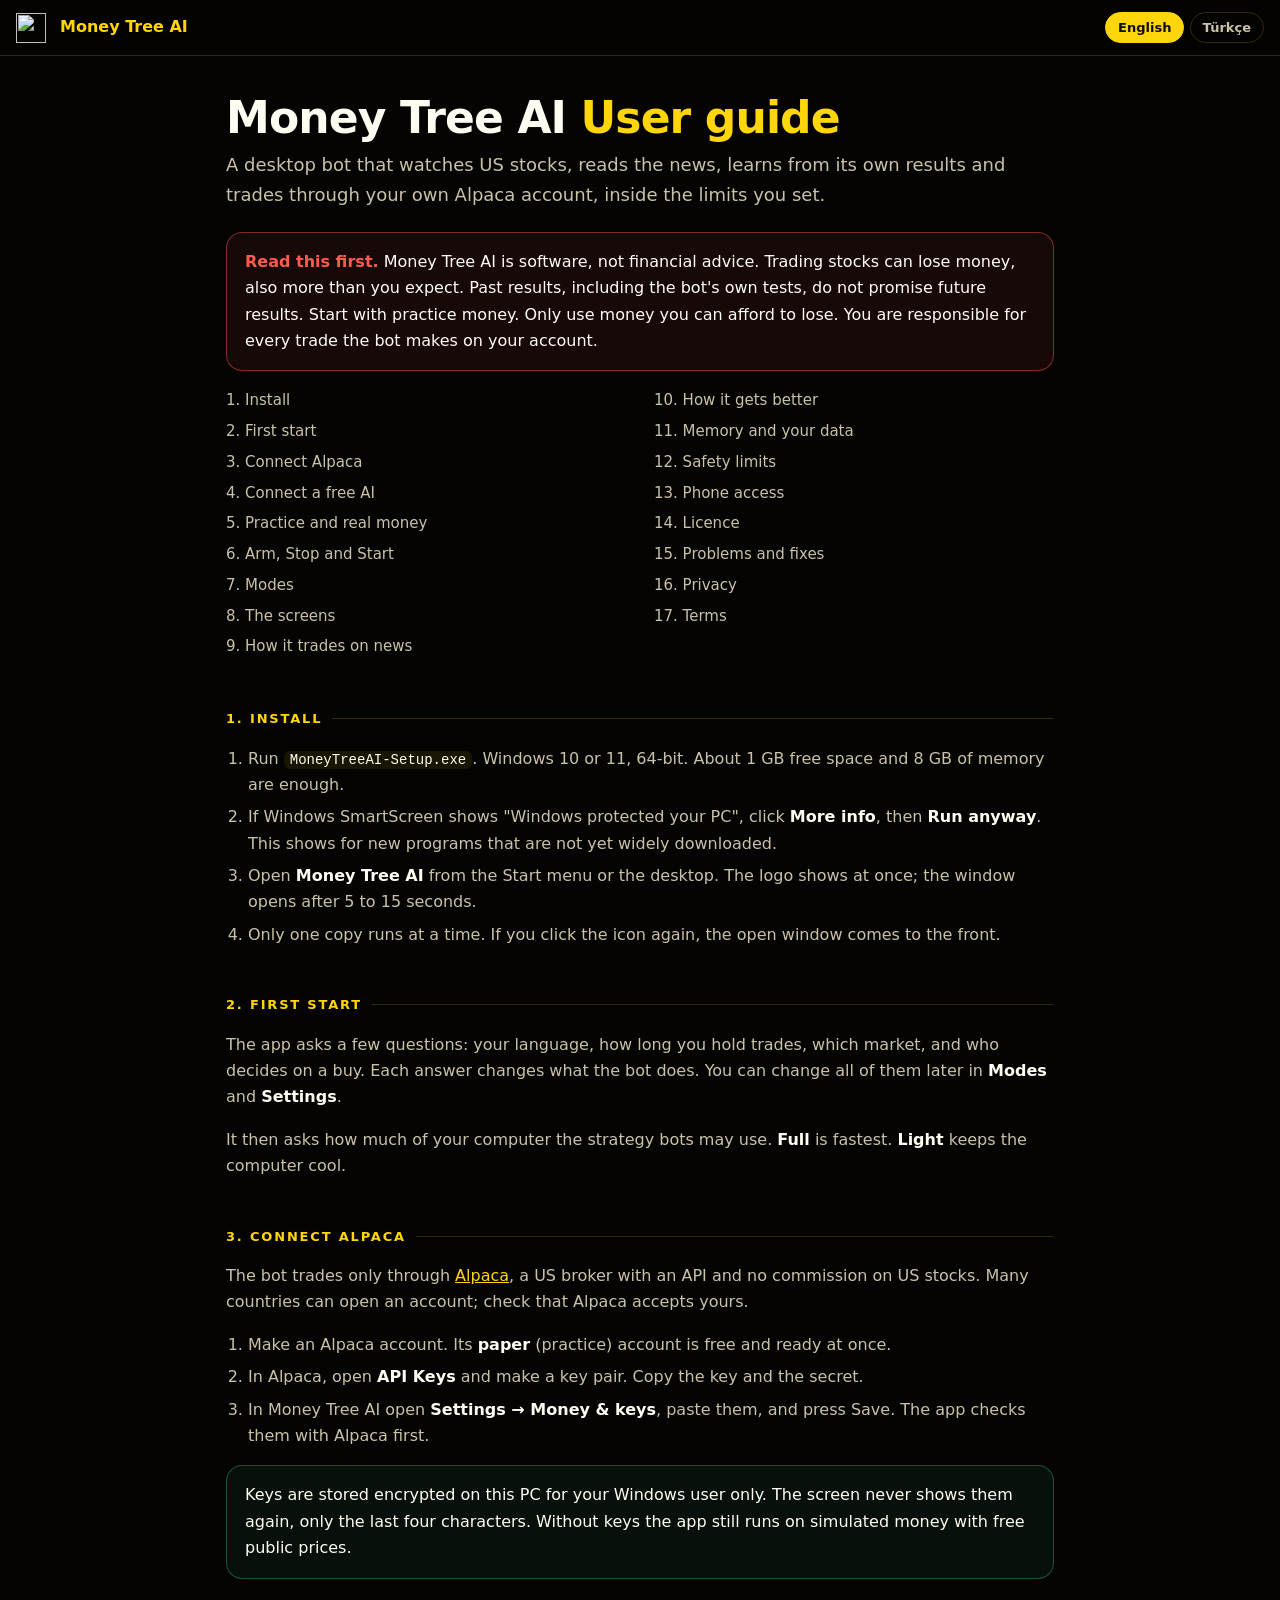
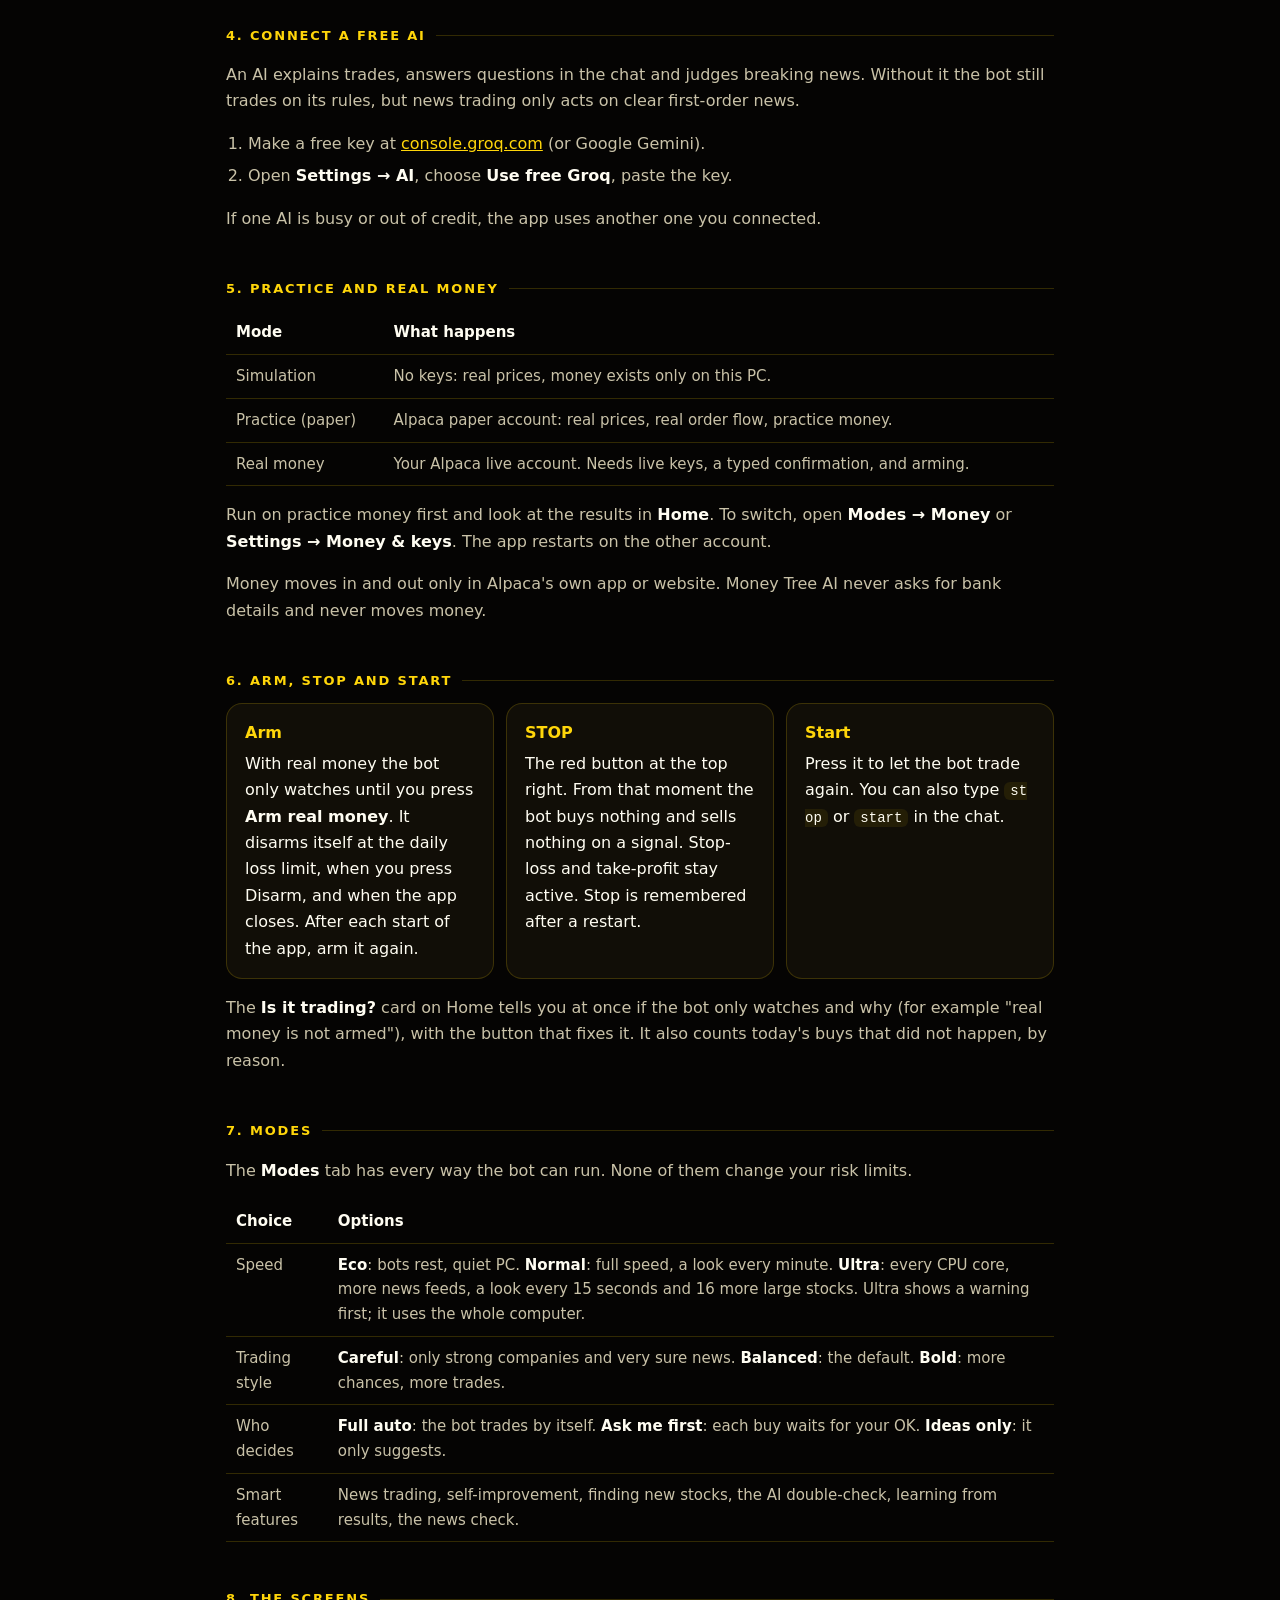
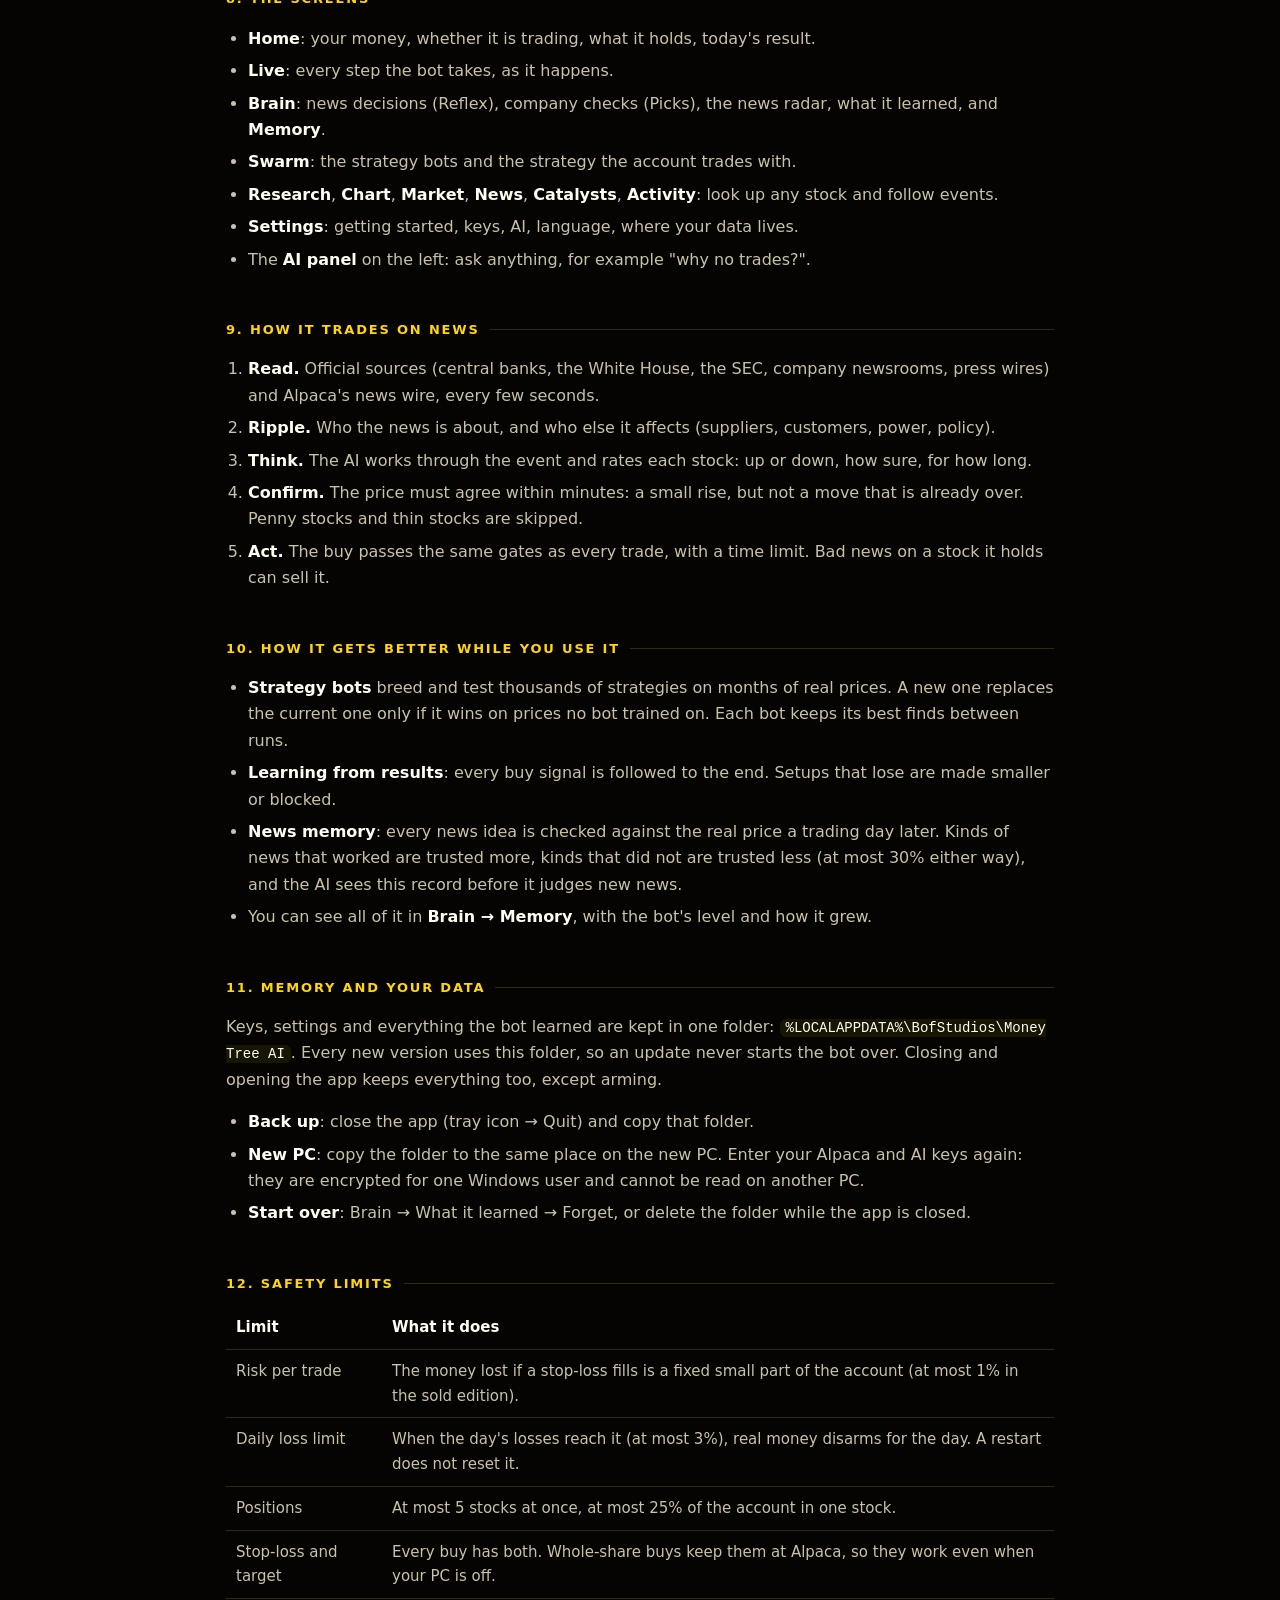
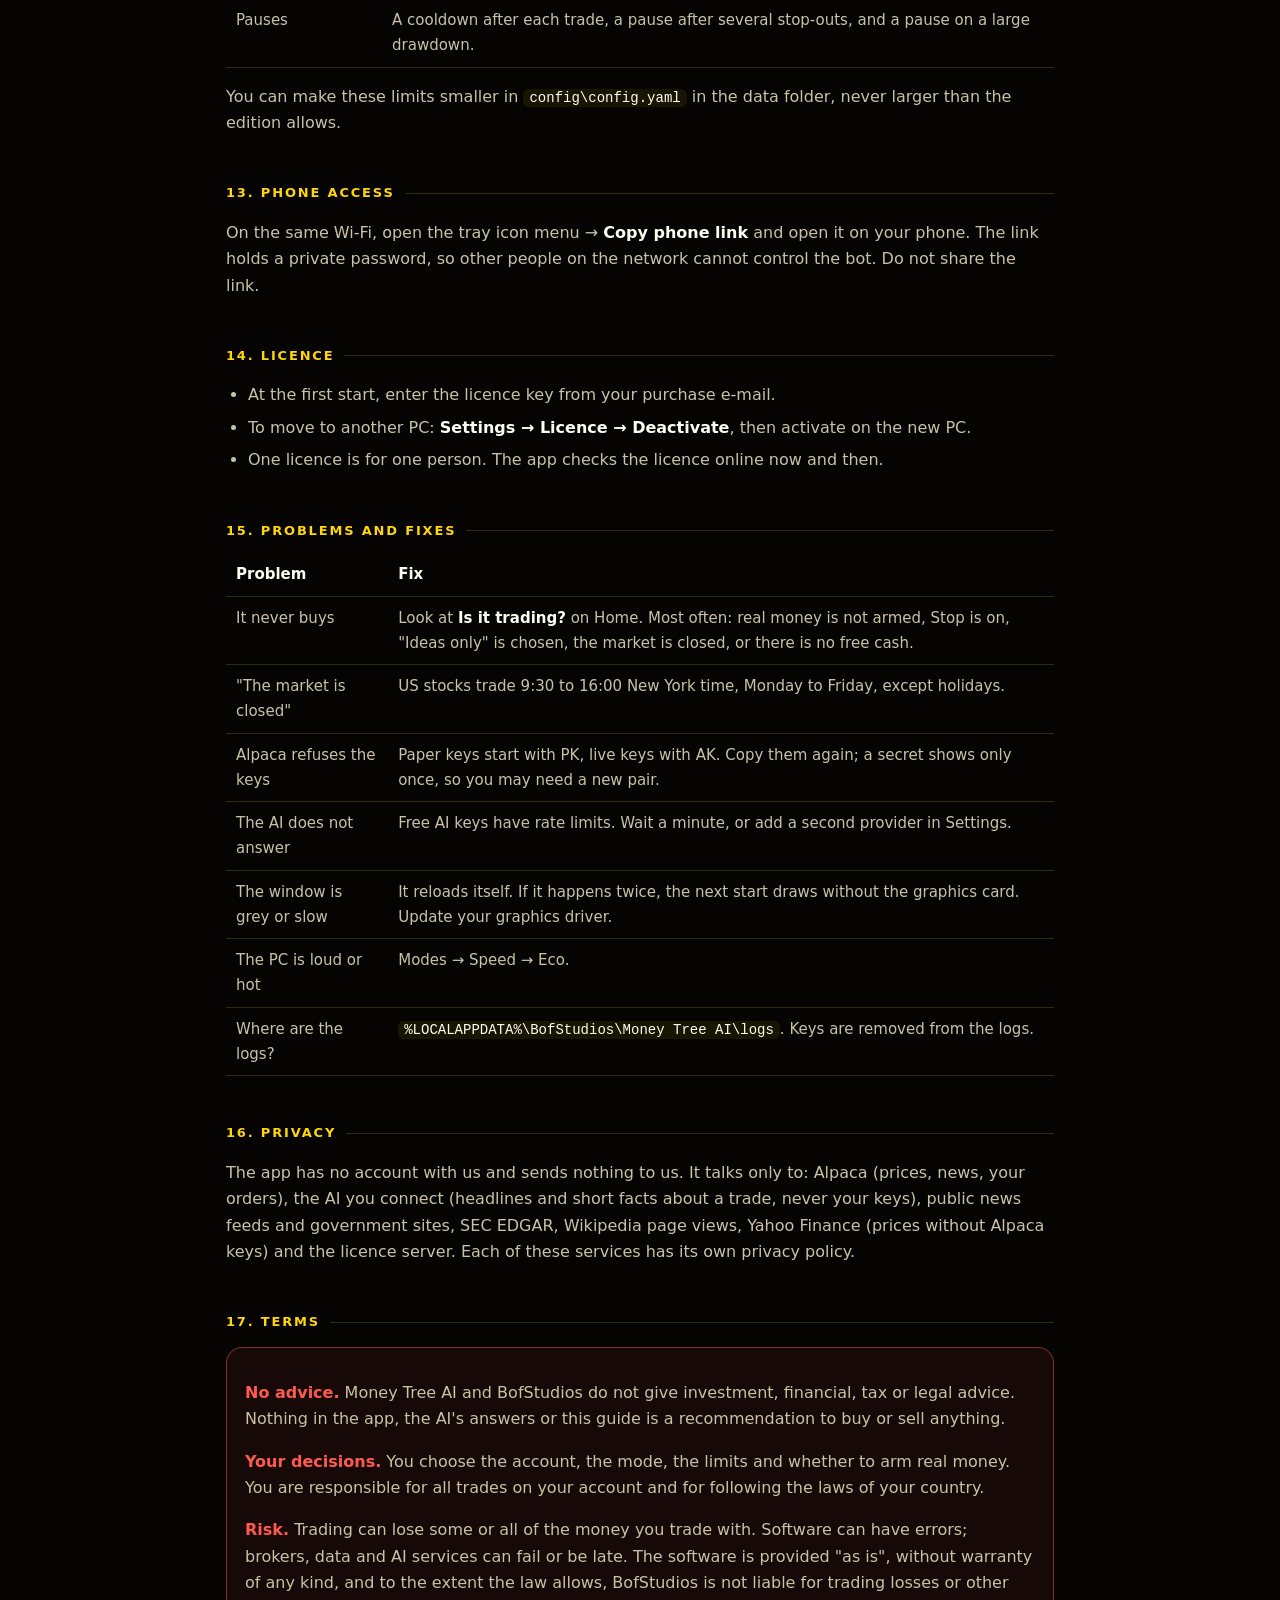
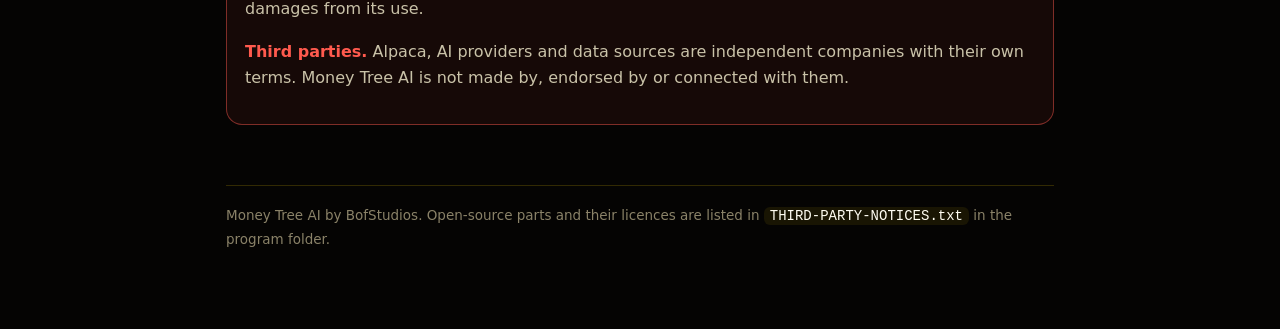
==== app/web/static/guide.html @ d4173178 "Desktop 6.0 Evolve: memory, self-improvement, Modes, readiness, audit - One data home per Windows us" ====
<!doctype html>
<html lang="en">
<head>
<meta charset="utf-8">
<meta name="viewport" content="width=device-width, initial-scale=1">
<title>Money Tree AI Guide</title>
<meta name="description" content="How to install, set up and use Money Tree AI, the desktop stock-trading bot for Alpaca.">
<style>
  :root {
    --bg: #050403; --surface: #110e07; --line: rgba(255, 214, 10, 0.18); --text: #fffdf2; --text-2: #c9c2a8;
    --text-3: #8a8268; --accent: #ffd60a; --good: #32d583; --bad: #ff5a4e;
    --sans: "Segoe UI Variable Text", "Segoe UI", system-ui, -apple-system, Roboto, sans-serif;
    --mono: "Cascadia Mono", Consolas, "SF Mono", monospace;
  }
  * { box-sizing: border-box; }
  html, body { margin: 0; background: var(--bg); color: var(--text); font: 16px/1.65 var(--sans); }
  body::before {
    content: ""; position: fixed; inset: 0; z-index: -1; pointer-events: none;
    background: radial-gradient(900px 500px at 85% -10%, rgba(255, 214, 10, 0.12), transparent 60%);
  }
  header.top {
    position: sticky; top: 0; z-index: 5; display: flex; align-items: center; gap: 14px; padding: 12px 16px;
    background: rgba(5, 4, 3, 0.94); border-bottom: 1px solid var(--line);
  }
  header.top img { width: 30px; height: 30px; }
  header.top b { color: var(--accent); font-size: 16px; }
  header.top .sp { flex: 1; }
  .lang button {
    font: 600 13px/1 var(--sans); padding: 8px 12px; border-radius: 999px; cursor: pointer;
    background: transparent; color: var(--text-2); border: 1px solid var(--line);
  }
  .lang button.on { background: var(--accent); color: #120d00; border-color: var(--accent); }
  main { max-width: 860px; margin: 0 auto; padding: 28px 16px 80px; }
  h1 { font-size: clamp(30px, 6vw, 44px); line-height: 1.1; margin: 10px 0 8px; letter-spacing: -0.02em; }
  h1 em { color: var(--accent); font-style: normal; }
  .lead { color: var(--text-2); font-size: 18px; margin: 0 0 22px; }
  h2 {
    margin: 46px 0 12px; font-size: 13px; letter-spacing: 0.14em; text-transform: uppercase; color: var(--accent);
    display: flex; align-items: center; gap: 10px;
  }
  h2::after { content: ""; flex: 1; height: 1px; background: var(--line); }
  h3 { margin: 26px 0 6px; font-size: 18px; }
  p, li { color: var(--text-2); }
  strong { color: var(--text); }
  a { color: var(--accent); }
  code, .path { font-family: var(--mono); font-size: 14px; background: rgba(255, 214, 10, 0.08); padding: 1px 6px; border-radius: 6px; color: var(--text); word-break: break-all; }
  ol, ul { padding-left: 22px; }
  li { margin: 6px 0; }
  .card { background: var(--surface); border: 1px solid var(--line); border-radius: 16px; padding: 16px 18px; margin: 14px 0; }
  .warn { border-color: rgba(255, 90, 78, 0.45); background: rgba(255, 90, 78, 0.07); }
  .warn strong { color: var(--bad); }
  .tip { border-color: rgba(50, 213, 131, 0.35); background: rgba(50, 213, 131, 0.06); }
  .grid { display: grid; grid-template-columns: repeat(auto-fit, minmax(230px, 1fr)); gap: 12px; }
  .grid .card { margin: 0; }
  .grid .card b { display: block; color: var(--accent); margin-bottom: 4px; }
  table { width: 100%; border-collapse: collapse; margin: 12px 0; font-size: 15px; }
  th, td { text-align: left; padding: 9px 10px; border-bottom: 1px solid var(--line); vertical-align: top; }
  th { color: var(--text); font-weight: 600; }
  td { color: var(--text-2); }
  nav.toc { columns: 2; column-gap: 28px; font-size: 15px; }
  nav.toc a { display: block; text-decoration: none; padding: 3px 0; color: var(--text-2); }
  nav.toc a:hover { color: var(--accent); }
  footer { margin-top: 60px; color: var(--text-3); font-size: 13.5px; border-top: 1px solid var(--line); padding-top: 18px; }
  [data-lang] { display: none; }
  body.en [data-lang="en"], body.tr [data-lang="tr"] { display: block; }
  @media (max-width: 600px) { nav.toc { columns: 1; } }
  @media print {
    header.top { display: none; } body::before { display: none; }
    html, body { background: #fff; color: #111; } p, li, td { color: #222; } h2, a, .grid .card b { color: #7a5a00; }
    .card { background: #fff; }
  }
</style>
</head>
<body class="en">
<header class="top">
  <img src="/logo.png" alt="">
  <b>Money Tree AI</b>
  <span class="sp"></span>
  <div class="lang"><button data-set="en" class="on">English</button> <button data-set="tr">Türkçe</button></div>
</header>

<main>
<!-- ================================================================ ENGLISH -->
<div data-lang="en">
  <h1>Money Tree AI <em>User guide</em></h1>
  <p class="lead">A desktop bot that watches US stocks, reads the news, learns from its own results and trades through your own Alpaca account, inside the limits you set.</p>

  <div class="card warn"><strong>Read this first.</strong> Money Tree AI is software, not financial advice. Trading stocks can lose money, also more than you expect. Past results, including the bot's own tests, do not promise future results. Start with practice money. Only use money you can afford to lose. You are responsible for every trade the bot makes on your account.</div>

  <nav class="toc">
    <a href="#install">1. Install</a><a href="#first">2. First start</a><a href="#alpaca">3. Connect Alpaca</a>
    <a href="#ai">4. Connect a free AI</a><a href="#real">5. Practice and real money</a><a href="#arm">6. Arm, Stop and Start</a>
    <a href="#modes">7. Modes</a><a href="#tabs">8. The screens</a><a href="#news">9. How it trades on news</a>
    <a href="#learn">10. How it gets better</a><a href="#memory">11. Memory and your data</a><a href="#safety">12. Safety limits</a>
    <a href="#phone">13. Phone access</a><a href="#license">14. Licence</a><a href="#trouble">15. Problems and fixes</a>
    <a href="#privacy">16. Privacy</a><a href="#legal">17. Terms</a>
  </nav>

  <h2 id="install">1. Install</h2>
  <ol>
    <li>Run <code>MoneyTreeAI-Setup.exe</code>. Windows 10 or 11, 64-bit. About 1 GB free space and 8 GB of memory are enough.</li>
    <li>If Windows SmartScreen shows "Windows protected your PC", click <strong>More info</strong>, then <strong>Run anyway</strong>. This shows for new programs that are not yet widely downloaded.</li>
    <li>Open <strong>Money Tree AI</strong> from the Start menu or the desktop. The logo shows at once; the window opens after 5 to 15 seconds.</li>
    <li>Only one copy runs at a time. If you click the icon again, the open window comes to the front.</li>
  </ol>

  <h2 id="first">2. First start</h2>
  <p>The app asks a few questions: your language, how long you hold trades, which market, and who decides on a buy. Each answer changes what the bot does. You can change all of them later in <strong>Modes</strong> and <strong>Settings</strong>.</p>
  <p>It then asks how much of your computer the strategy bots may use. <strong>Full</strong> is fastest. <strong>Light</strong> keeps the computer cool.</p>

  <h2 id="alpaca">3. Connect Alpaca</h2>
  <p>The bot trades only through <a href="https://alpaca.markets" target="_blank" rel="noopener">Alpaca</a>, a US broker with an API and no commission on US stocks. Many countries can open an account; check that Alpaca accepts yours.</p>
  <ol>
    <li>Make an Alpaca account. Its <strong>paper</strong> (practice) account is free and ready at once.</li>
    <li>In Alpaca, open <strong>API Keys</strong> and make a key pair. Copy the key and the secret.</li>
    <li>In Money Tree AI open <strong>Settings → Money &amp; keys</strong>, paste them, and press Save. The app checks them with Alpaca first.</li>
  </ol>
  <div class="card tip">Keys are stored encrypted on this PC for your Windows user only. The screen never shows them again, only the last four characters. Without keys the app still runs on simulated money with free public prices.</div>

  <h2 id="ai">4. Connect a free AI</h2>
  <p>An AI explains trades, answers questions in the chat and judges breaking news. Without it the bot still trades on its rules, but news trading only acts on clear first-order news.</p>
  <ol>
    <li>Make a free key at <a href="https://console.groq.com" target="_blank" rel="noopener">console.groq.com</a> (or Google Gemini).</li>
    <li>Open <strong>Settings → AI</strong>, choose <strong>Use free Groq</strong>, paste the key.</li>
  </ol>
  <p>If one AI is busy or out of credit, the app uses another one you connected.</p>

  <h2 id="real">5. Practice and real money</h2>
  <table>
    <tr><th>Mode</th><th>What happens</th></tr>
    <tr><td>Simulation</td><td>No keys: real prices, money exists only on this PC.</td></tr>
    <tr><td>Practice (paper)</td><td>Alpaca paper account: real prices, real order flow, practice money.</td></tr>
    <tr><td>Real money</td><td>Your Alpaca live account. Needs live keys, a typed confirmation, and arming.</td></tr>
  </table>
  <p>Run on practice money first and look at the results in <strong>Home</strong>. To switch, open <strong>Modes → Money</strong> or <strong>Settings → Money &amp; keys</strong>. The app restarts on the other account.</p>
  <p>Money moves in and out only in Alpaca's own app or website. Money Tree AI never asks for bank details and never moves money.</p>

  <h2 id="arm">6. Arm, Stop and Start</h2>
  <div class="grid">
    <div class="card"><b>Arm</b>With real money the bot only watches until you press <strong>Arm real money</strong>. It disarms itself at the daily loss limit, when you press Disarm, and when the app closes. After each start of the app, arm it again.</div>
    <div class="card"><b>STOP</b>The red button at the top right. From that moment the bot buys nothing and sells nothing on a signal. Stop-loss and take-profit stay active. Stop is remembered after a restart.</div>
    <div class="card"><b>Start</b>Press it to let the bot trade again. You can also type <code>stop</code> or <code>start</code> in the chat.</div>
  </div>
  <p>The <strong>Is it trading?</strong> card on Home tells you at once if the bot only watches and why (for example "real money is not armed"), with the button that fixes it. It also counts today's buys that did not happen, by reason.</p>

  <h2 id="modes">7. Modes</h2>
  <p>The <strong>Modes</strong> tab has every way the bot can run. None of them change your risk limits.</p>
  <table>
    <tr><th>Choice</th><th>Options</th></tr>
    <tr><td>Speed</td><td><strong>Eco</strong>: bots rest, quiet PC. <strong>Normal</strong>: full speed, a look every minute. <strong>Ultra</strong>: every CPU core, more news feeds, a look every 15 seconds and 16 more large stocks. Ultra shows a warning first; it uses the whole computer.</td></tr>
    <tr><td>Trading style</td><td><strong>Careful</strong>: only strong companies and very sure news. <strong>Balanced</strong>: the default. <strong>Bold</strong>: more chances, more trades.</td></tr>
    <tr><td>Who decides</td><td><strong>Full auto</strong>: the bot trades by itself. <strong>Ask me first</strong>: each buy waits for your OK. <strong>Ideas only</strong>: it only suggests.</td></tr>
    <tr><td>Smart features</td><td>News trading, self-improvement, finding new stocks, the AI double-check, learning from results, the news check.</td></tr>
  </table>

  <h2 id="tabs">8. The screens</h2>
  <ul>
    <li><strong>Home</strong>: your money, whether it is trading, what it holds, today's result.</li>
    <li><strong>Live</strong>: every step the bot takes, as it happens.</li>
    <li><strong>Brain</strong>: news decisions (Reflex), company checks (Picks), the news radar, what it learned, and <strong>Memory</strong>.</li>
    <li><strong>Swarm</strong>: the strategy bots and the strategy the account trades with.</li>
    <li><strong>Research</strong>, <strong>Chart</strong>, <strong>Market</strong>, <strong>News</strong>, <strong>Catalysts</strong>, <strong>Activity</strong>: look up any stock and follow events.</li>
    <li><strong>Settings</strong>: getting started, keys, AI, language, where your data lives.</li>
    <li>The <strong>AI panel</strong> on the left: ask anything, for example "why no trades?".</li>
  </ul>

  <h2 id="news">9. How it trades on news</h2>
  <ol>
    <li><strong>Read.</strong> Official sources (central banks, the White House, the SEC, company newsrooms, press wires) and Alpaca's news wire, every few seconds.</li>
    <li><strong>Ripple.</strong> Who the news is about, and who else it affects (suppliers, customers, power, policy).</li>
    <li><strong>Think.</strong> The AI works through the event and rates each stock: up or down, how sure, for how long.</li>
    <li><strong>Confirm.</strong> The price must agree within minutes: a small rise, but not a move that is already over. Penny stocks and thin stocks are skipped.</li>
    <li><strong>Act.</strong> The buy passes the same gates as every trade, with a time limit. Bad news on a stock it holds can sell it.</li>
  </ol>

  <h2 id="learn">10. How it gets better while you use it</h2>
  <ul>
    <li><strong>Strategy bots</strong> breed and test thousands of strategies on months of real prices. A new one replaces the current one only if it wins on prices no bot trained on. Each bot keeps its best finds between runs.</li>
    <li><strong>Learning from results</strong>: every buy signal is followed to the end. Setups that lose are made smaller or blocked.</li>
    <li><strong>News memory</strong>: every news idea is checked against the real price a trading day later. Kinds of news that worked are trusted more, kinds that did not are trusted less (at most 30% either way), and the AI sees this record before it judges new news.</li>
    <li>You can see all of it in <strong>Brain → Memory</strong>, with the bot's level and how it grew.</li>
  </ul>

  <h2 id="memory">11. Memory and your data</h2>
  <p>Keys, settings and everything the bot learned are kept in one folder: <span class="path">%LOCALAPPDATA%\BofStudios\Money Tree AI</span>. Every new version uses this folder, so an update never starts the bot over. Closing and opening the app keeps everything too, except arming.</p>
  <ul>
    <li><strong>Back up</strong>: close the app (tray icon → Quit) and copy that folder.</li>
    <li><strong>New PC</strong>: copy the folder to the same place on the new PC. Enter your Alpaca and AI keys again: they are encrypted for one Windows user and cannot be read on another PC.</li>
    <li><strong>Start over</strong>: Brain → What it learned → Forget, or delete the folder while the app is closed.</li>
  </ul>

  <h2 id="safety">12. Safety limits</h2>
  <table>
    <tr><th>Limit</th><th>What it does</th></tr>
    <tr><td>Risk per trade</td><td>The money lost if a stop-loss fills is a fixed small part of the account (at most 1% in the sold edition).</td></tr>
    <tr><td>Daily loss limit</td><td>When the day's losses reach it (at most 3%), real money disarms for the day. A restart does not reset it.</td></tr>
    <tr><td>Positions</td><td>At most 5 stocks at once, at most 25% of the account in one stock.</td></tr>
    <tr><td>Stop-loss and target</td><td>Every buy has both. Whole-share buys keep them at Alpaca, so they work even when your PC is off.</td></tr>
    <tr><td>Pauses</td><td>A cooldown after each trade, a pause after several stop-outs, and a pause on a large drawdown.</td></tr>
  </table>
  <p>You can make these limits smaller in <code>config\config.yaml</code> in the data folder, never larger than the edition allows.</p>

  <h2 id="phone">13. Phone access</h2>
  <p>On the same Wi-Fi, open the tray icon menu → <strong>Copy phone link</strong> and open it on your phone. The link holds a private password, so other people on the network cannot control the bot. Do not share the link.</p>

  <h2 id="license">14. Licence</h2>
  <ul>
    <li>At the first start, enter the licence key from your purchase e-mail.</li>
    <li>To move to another PC: <strong>Settings → Licence → Deactivate</strong>, then activate on the new PC.</li>
    <li>One licence is for one person. The app checks the licence online now and then.</li>
  </ul>

  <h2 id="trouble">15. Problems and fixes</h2>
  <table>
    <tr><th>Problem</th><th>Fix</th></tr>
    <tr><td>It never buys</td><td>Look at <strong>Is it trading?</strong> on Home. Most often: real money is not armed, Stop is on, "Ideas only" is chosen, the market is closed, or there is no free cash.</td></tr>
    <tr><td>"The market is closed"</td><td>US stocks trade 9:30 to 16:00 New York time, Monday to Friday, except holidays.</td></tr>
    <tr><td>Alpaca refuses the keys</td><td>Paper keys start with PK, live keys with AK. Copy them again; a secret shows only once, so you may need a new pair.</td></tr>
    <tr><td>The AI does not answer</td><td>Free AI keys have rate limits. Wait a minute, or add a second provider in Settings.</td></tr>
    <tr><td>The window is grey or slow</td><td>It reloads itself. If it happens twice, the next start draws without the graphics card. Update your graphics driver.</td></tr>
    <tr><td>The PC is loud or hot</td><td>Modes → Speed → Eco.</td></tr>
    <tr><td>Where are the logs?</td><td><span class="path">%LOCALAPPDATA%\BofStudios\Money Tree AI\logs</span>. Keys are removed from the logs.</td></tr>
  </table>

  <h2 id="privacy">16. Privacy</h2>
  <p>The app has no account with us and sends nothing to us. It talks only to: Alpaca (prices, news, your orders), the AI you connect (headlines and short facts about a trade, never your keys), public news feeds and government sites, SEC EDGAR, Wikipedia page views, Yahoo Finance (prices without Alpaca keys) and the licence server. Each of these services has its own privacy policy.</p>

  <h2 id="legal">17. Terms</h2>
  <div class="card warn">
    <p><strong>No advice.</strong> Money Tree AI and BofStudios do not give investment, financial, tax or legal advice. Nothing in the app, the AI's answers or this guide is a recommendation to buy or sell anything.</p>
    <p><strong>Your decisions.</strong> You choose the account, the mode, the limits and whether to arm real money. You are responsible for all trades on your account and for following the laws of your country.</p>
    <p><strong>Risk.</strong> Trading can lose some or all of the money you trade with. Software can have errors; brokers, data and AI services can fail or be late. The software is provided "as is", without warranty of any kind, and to the extent the law allows, BofStudios is not liable for trading losses or other damages from its use.</p>
    <p><strong>Third parties.</strong> Alpaca, AI providers and data sources are independent companies with their own terms. Money Tree AI is not made by, endorsed by or connected with them.</p>
  </div>

  <footer>Money Tree AI by BofStudios. Open-source parts and their licences are listed in <code>THIRD-PARTY-NOTICES.txt</code> in the program folder.</footer>
</div>

<!-- ================================================================ TÜRKÇE -->
<div data-lang="tr">
  <h1>Money Tree AI <em>Kullanım kılavuzu</em></h1>
  <p class="lead">ABD hisselerini izleyen, haberleri okuyan, kendi sonuçlarından öğrenen ve senin belirlediğin sınırlar içinde kendi Alpaca hesabın üzerinden işlem yapan bir masaüstü botu.</p>

  <div class="card warn"><strong>Önce bunu oku.</strong> Money Tree AI bir yazılımdır, yatırım tavsiyesi değildir. Hisse işlemi para kaybettirebilir, beklediğinden fazlasını da. Geçmiş sonuçlar, botun kendi testleri dahil, gelecek sonuç vaat etmez. Deneme parasıyla başla. Sadece kaybetmeyi göze alabileceğin parayı kullan. Botun hesabında yaptığı her işlemden sen sorumlusun.</div>

  <nav class="toc">
    <a href="#tr-install">1. Kurulum</a><a href="#tr-first">2. İlk açılış</a><a href="#tr-alpaca">3. Alpaca bağlantısı</a>
    <a href="#tr-ai">4. Ücretsiz yapay zekâ</a><a href="#tr-real">5. Deneme ve gerçek para</a><a href="#tr-arm">6. Kur, Durdur, Başlat</a>
    <a href="#tr-modes">7. Modlar</a><a href="#tr-tabs">8. Ekranlar</a><a href="#tr-news">9. Haberle işlem</a>
    <a href="#tr-learn">10. Nasıl gelişir</a><a href="#tr-memory">11. Hafıza ve verilerin</a><a href="#tr-safety">12. Güvenlik sınırları</a>
    <a href="#tr-phone">13. Telefondan erişim</a><a href="#tr-license">14. Lisans</a><a href="#tr-trouble">15. Sorunlar ve çözümler</a>
    <a href="#tr-privacy">16. Gizlilik</a><a href="#tr-legal">17. Şartlar</a>
  </nav>

  <h2 id="tr-install">1. Kurulum</h2>
  <ol>
    <li><code>MoneyTreeAI-Setup.exe</code> dosyasını çalıştır. Windows 10 ya da 11, 64 bit. Yaklaşık 1 GB boş alan ve 8 GB bellek yeterli.</li>
    <li>Windows SmartScreen "Windows bilgisayarınızı korudu" derse <strong>Ek bilgi</strong>, sonra <strong>Yine de çalıştır</strong>'a tıkla. Bu, henüz çok indirilmemiş yeni programlarda çıkar.</li>
    <li><strong>Money Tree AI</strong>'ı Başlat menüsünden ya da masaüstünden aç. Logo hemen görünür; pencere 5–15 saniyede açılır.</li>
    <li>Aynı anda tek kopya çalışır. Simgeye tekrar tıklarsan açık pencere öne gelir.</li>
  </ol>

  <h2 id="tr-first">2. İlk açılış</h2>
  <p>Uygulama birkaç soru sorar: dil, işlemleri ne kadar tutacağın, hangi piyasa ve alıma kimin karar vereceği. Her cevap botun ne yaptığını değiştirir. Hepsini sonra <strong>Modlar</strong> ve <strong>Ayarlar</strong>'dan değiştirebilirsin.</p>
  <p>Sonra strateji botlarının bilgisayarın ne kadarını kullanacağını sorar. <strong>Tam</strong> en hızlısıdır. <strong>Hafif</strong> bilgisayarı serin tutar.</p>

  <h2 id="tr-alpaca">3. Alpaca bağlantısı</h2>
  <p>Bot sadece <a href="https://alpaca.markets" target="_blank" rel="noopener">Alpaca</a> üzerinden işlem yapar: API'si olan, ABD hisselerinde komisyon almayan bir ABD aracı kurumu. Birçok ülkeden hesap açılabilir; ülkeni kabul ettiğini kontrol et.</p>
  <ol>
    <li>Alpaca hesabı aç. <strong>Paper</strong> (deneme) hesabı ücretsizdir ve hemen hazırdır.</li>
    <li>Alpaca'da <strong>API Keys</strong> kısmını açıp bir anahtar çifti oluştur. Anahtarı ve gizli anahtarı kopyala.</li>
    <li>Money Tree AI'da <strong>Ayarlar → Para ve anahtarlar</strong>'ı aç, yapıştır ve Kaydet'e bas. Uygulama önce Alpaca ile kontrol eder.</li>
  </ol>
  <div class="card tip">Anahtarlar bu bilgisayarda, sadece senin Windows kullanıcın için şifreli saklanır. Ekran onları bir daha göstermez, sadece son dört karakteri. Anahtar olmadan uygulama ücretsiz açık fiyatlarla simüle parayla çalışır.</div>

  <h2 id="tr-ai">4. Ücretsiz yapay zekâ</h2>
  <p>Yapay zekâ işlemleri açıklar, sohbette soruları cevaplar ve son dakika haberleri değerlendirir. Olmadan da bot kurallarıyla işlem yapar, ama haberle işlem sadece açık, birinci derece haberlerde hareket eder.</p>
  <ol>
    <li><a href="https://console.groq.com" target="_blank" rel="noopener">console.groq.com</a> adresinden ücretsiz anahtar al (ya da Google Gemini).</li>
    <li><strong>Ayarlar → Yapay zekâ</strong>'yı aç, <strong>Ücretsiz Groq kullan</strong>'ı seç, anahtarı yapıştır.</li>
  </ol>
  <p>Bir yapay zekâ meşgulse ya da kredisi bittiyse uygulama bağladığın diğerini kullanır.</p>

  <h2 id="tr-real">5. Deneme ve gerçek para</h2>
  <table>
    <tr><th>Mod</th><th>Ne olur</th></tr>
    <tr><td>Simülasyon</td><td>Anahtar yok: gerçek fiyatlar, para sadece bu bilgisayarda.</td></tr>
    <tr><td>Deneme (paper)</td><td>Alpaca deneme hesabı: gerçek fiyatlar, gerçek emir akışı, deneme parası.</td></tr>
    <tr><td>Gerçek para</td><td>Alpaca canlı hesabın. Canlı anahtar, yazarak onay ve kurmak gerekir.</td></tr>
  </table>
  <p>Önce deneme parasıyla çalıştır ve sonuçlara <strong>Ana Sayfa</strong>'dan bak. Geçmek için <strong>Modlar → Para</strong> ya da <strong>Ayarlar → Para ve anahtarlar</strong>'ı aç. Uygulama diğer hesapla yeniden başlar.</p>
  <p>Para sadece Alpaca'nın kendi uygulamasında ya da sitesinde girer ve çıkar. Money Tree AI asla banka bilgisi istemez ve asla para taşımaz.</p>

  <h2 id="tr-arm">6. Kur, Durdur, Başlat</h2>
  <div class="grid">
    <div class="card"><b>Kur</b>Gerçek parada bot, sen <strong>Gerçek parayı kur</strong>'a basana kadar sadece izler. Günlük zarar sınırında, Kapat'a bastığında ve uygulama kapanınca kendini kapatır. Uygulama her açıldığında yeniden kur.</div>
    <div class="card"><b>STOP</b>Sağ üstteki kırmızı tuş. O andan itibaren bot hiçbir şey almaz ve sinyalle satmaz. Zarar durdur ve kâr al aktif kalır. Yeniden başlatmadan sonra da hatırlanır.</div>
    <div class="card"><b>Başlat</b>Botun tekrar işlem yapması için bas. Sohbete <code>dur</code> ya da <code>başlat</code> da yazabilirsin.</div>
  </div>
  <p>Ana Sayfa'daki <strong>İşlem yapıyor mu?</strong> kartı, bot sadece izliyorsa bunu ve sebebini (örneğin "gerçek para kurulu değil") hemen söyler ve düzelten tuşu gösterir. Bugün olmayan alımları da sebebine göre sayar.</p>

  <h2 id="tr-modes">7. Modlar</h2>
  <p><strong>Modlar</strong> sekmesinde botun çalışabileceği her şekil var. Hiçbiri risk sınırlarını değiştirmez.</p>
  <table>
    <tr><th>Seçim</th><th>Seçenekler</th></tr>
    <tr><td>Hız</td><td><strong>Eko</strong>: botlar dinlenir, sessiz bilgisayar. <strong>Normal</strong>: tam hız, dakikada bir bakış. <strong>Ultra</strong>: tüm işlemci çekirdekleri, daha çok haber kaynağı, 15 saniyede bir bakış ve 16 büyük hisse daha. Ultra önce uyarı gösterir; tüm bilgisayarı kullanır.</td></tr>
    <tr><td>İşlem tarzı</td><td><strong>Dikkatli</strong>: sadece güçlü şirketler ve çok emin haberler. <strong>Dengeli</strong>: varsayılan. <strong>Cesur</strong>: daha çok fırsat, daha çok işlem.</td></tr>
    <tr><td>Kim karar verir</td><td><strong>Tam otomatik</strong>: bot kendi işlem yapar. <strong>Önce bana sor</strong>: her alım onayını bekler. <strong>Sadece fikir</strong>: sadece önerir.</td></tr>
    <tr><td>Akıllı özellikler</td><td>Haberle işlem, kendini geliştirme, yeni hisse bulma, yapay zekâ kontrolü, sonuçlardan öğrenme, haber kontrolü.</td></tr>
  </table>

  <h2 id="tr-tabs">8. Ekranlar</h2>
  <ul>
    <li><strong>Ana Sayfa</strong>: paran, işlem yapıp yapmadığı, elindekiler, günün sonucu.</li>
    <li><strong>Canlı</strong>: botun attığı her adım, anında.</li>
    <li><strong>Beyin</strong>: haber kararları (Refleks), şirket kontrolleri, haber radarı, öğrendikleri ve <strong>Hafıza</strong>.</li>
    <li><strong>Sürü</strong>: strateji botları ve hesabın kullandığı strateji.</li>
    <li><strong>Araştırma</strong>, <strong>Grafik</strong>, <strong>Piyasa</strong>, <strong>Haberler</strong>, <strong>Katalizörler</strong>, <strong>Etkinlik</strong>: herhangi bir hisseye bak ve olayları takip et.</li>
    <li><strong>Ayarlar</strong>: başlarken, anahtarlar, yapay zekâ, dil, verilerin nerede.</li>
    <li>Soldaki <strong>yapay zekâ paneli</strong>: istediğini sor, örneğin "neden işlem yok?".</li>
  </ul>

  <h2 id="tr-news">9. Haberle nasıl işlem yapar</h2>
  <ol>
    <li><strong>Okur.</strong> Resmî kaynaklar (merkez bankaları, Beyaz Saray, SEC, şirket haber odaları, basın ajansları) ve Alpaca'nın haber akışı, birkaç saniyede bir.</li>
    <li><strong>Dalga.</strong> Haber kimin hakkında ve başka kimleri etkiler (tedarikçiler, müşteriler, enerji, politika).</li>
    <li><strong>Düşünür.</strong> Yapay zekâ olayı adım adım inceler ve her hisseyi puanlar: yukarı ya da aşağı, ne kadar emin, ne kadar süre.</li>
    <li><strong>Onaylar.</strong> Fiyat dakikalar içinde katılmalı: küçük bir yükseliş, ama bitmiş bir hareket değil. Küçük ve az işlem gören hisseler atlanır.</li>
    <li><strong>Hareket eder.</strong> Alım, her işlemle aynı kapılardan süre sınırıyla geçer. Elindeki hisseye kötü haber gelirse satabilir.</li>
  </ol>

  <h2 id="tr-learn">10. Kullandıkça nasıl gelişir</h2>
  <ul>
    <li><strong>Strateji botları</strong> aylarca gerçek fiyat üzerinde binlerce strateji üretir ve dener. Yenisi, sadece hiçbir botun eğitilmediği fiyatlarda kazanırsa mevcut olanın yerine geçer. Her bot en iyi bulduklarını çalışmalar arasında saklar.</li>
    <li><strong>Sonuçlardan öğrenme</strong>: her alım sinyali sonuna kadar izlenir. Kaybettiren kurulumlar küçültülür ya da engellenir.</li>
    <li><strong>Haber hafızası</strong>: her haber fikri bir işlem günü sonra gerçek fiyatla karşılaştırılır. İşe yarayan haber türlerine daha çok, yaramayanlara daha az güvenilir (her iki yöne en fazla %30) ve yapay zekâ yeni haberi değerlendirmeden önce bu kaydı görür.</li>
    <li>Hepsini <strong>Beyin → Hafıza</strong>'da botun seviyesi ve nasıl geliştiğiyle birlikte görebilirsin.</li>
  </ul>

  <h2 id="tr-memory">11. Hafıza ve verilerin</h2>
  <p>Anahtarlar, ayarlar ve botun öğrendiği her şey tek klasörde durur: <span class="path">%LOCALAPPDATA%\BofStudios\Money Tree AI</span>. Her yeni sürüm bu klasörü kullanır, yani güncelleme botu asla sıfırdan başlatmaz. Uygulamayı kapatıp açmak da kurmak dışında her şeyi korur.</p>
  <ul>
    <li><strong>Yedek</strong>: uygulamayı kapat (tepsi simgesi → Çık) ve klasörü kopyala.</li>
    <li><strong>Yeni bilgisayar</strong>: klasörü yeni bilgisayarda aynı yere kopyala. Alpaca ve yapay zekâ anahtarlarını tekrar gir: tek bir Windows kullanıcısı için şifrelidirler, başka bilgisayarda okunamazlar.</li>
    <li><strong>Sıfırdan başla</strong>: Beyin → Öğrendikleri → Unut, ya da uygulama kapalıyken klasörü sil.</li>
  </ul>

  <h2 id="tr-safety">12. Güvenlik sınırları</h2>
  <table>
    <tr><th>Sınır</th><th>Ne yapar</th></tr>
    <tr><td>İşlem başına risk</td><td>Zarar durdur dolarsa kaybedilen para hesabın sabit küçük bir parçasıdır (satılan sürümde en fazla %1).</td></tr>
    <tr><td>Günlük zarar sınırı</td><td>Günün zararı buna ulaşınca (en fazla %3) gerçek para o gün için kapanır. Yeniden başlatmak bunu sıfırlamaz.</td></tr>
    <tr><td>Pozisyonlar</td><td>Aynı anda en fazla 5 hisse, tek hissede hesabın en fazla %25'i.</td></tr>
    <tr><td>Zarar durdur ve hedef</td><td>Her alımda ikisi de var. Tam hisse alımlarında Alpaca'da durur, bilgisayarın kapalıyken de çalışır.</td></tr>
    <tr><td>Molalar</td><td>Her işlemden sonra bekleme, art arda zarar durdurmadan sonra mola ve büyük düşüşte mola.</td></tr>
  </table>
  <p>Bu sınırları veri klasöründeki <code>config\config.yaml</code> içinde küçültebilirsin, sürümün izin verdiğinden büyütemezsin.</p>

  <h2 id="tr-phone">13. Telefondan erişim</h2>
  <p>Aynı Wi-Fi'da, tepsi simgesi menüsü → <strong>Telefon bağlantısını kopyala</strong>'yı seç ve telefonunda aç. Bağlantı özel bir şifre taşır, böylece ağdaki başkaları botu kontrol edemez. Bağlantıyı paylaşma.</p>

  <h2 id="tr-license">14. Lisans</h2>
  <ul>
    <li>İlk açılışta satın alma e-postandaki lisans anahtarını gir.</li>
    <li>Başka bilgisayara geçmek için: <strong>Ayarlar → Lisans → Devre dışı bırak</strong>, sonra yeni bilgisayarda etkinleştir.</li>
    <li>Bir lisans bir kişi içindir. Uygulama lisansı ara sıra çevrim içi kontrol eder.</li>
  </ul>

  <h2 id="tr-trouble">15. Sorunlar ve çözümler</h2>
  <table>
    <tr><th>Sorun</th><th>Çözüm</th></tr>
    <tr><td>Hiç almıyor</td><td>Ana Sayfa'daki <strong>İşlem yapıyor mu?</strong> kartına bak. En sık sebepler: gerçek para kurulu değil, STOP açık, "Sadece fikir" seçili, piyasa kapalı ya da boş nakit yok.</td></tr>
    <tr><td>"Piyasa kapalı"</td><td>ABD hisseleri hafta içi New York saatiyle 9:30–16:00 arası işlem görür (Türkiye saatiyle genelde 16:30–23:00), tatiller hariç.</td></tr>
    <tr><td>Alpaca anahtarları reddediyor</td><td>Deneme anahtarları PK, canlı anahtarlar AK ile başlar. Tekrar kopyala; gizli anahtar bir kez görünür, yeni çift gerekebilir.</td></tr>
    <tr><td>Yapay zekâ cevap vermiyor</td><td>Ücretsiz anahtarların hız sınırı var. Bir dakika bekle ya da Ayarlar'dan ikinci bir sağlayıcı ekle.</td></tr>
    <tr><td>Pencere gri ya da yavaş</td><td>Kendini yeniler. İki kez olursa sonraki açılış ekran kartı olmadan çizer. Ekran kartı sürücünü güncelle.</td></tr>
    <tr><td>Bilgisayar ses yapıyor ya da ısınıyor</td><td>Modlar → Hız → Eko.</td></tr>
    <tr><td>Kayıtlar nerede?</td><td><span class="path">%LOCALAPPDATA%\BofStudios\Money Tree AI\logs</span>. Anahtarlar kayıtlardan silinir.</td></tr>
  </table>

  <h2 id="tr-privacy">16. Gizlilik</h2>
  <p>Uygulamanın bizde hesabı yoktur ve bize hiçbir şey göndermez. Sadece şunlarla konuşur: Alpaca (fiyatlar, haberler, emirlerin), bağladığın yapay zekâ (başlıklar ve bir işlem hakkında kısa bilgiler, asla anahtarların değil), açık haber kaynakları ve devlet siteleri, SEC EDGAR, Wikipedia sayfa görüntülemeleri, Yahoo Finance (Alpaca anahtarı yokken fiyatlar) ve lisans sunucusu. Bu hizmetlerin her birinin kendi gizlilik politikası vardır.</p>

  <h2 id="tr-legal">17. Şartlar</h2>
  <div class="card warn">
    <p><strong>Tavsiye değildir.</strong> Money Tree AI ve BofStudios yatırım, finans, vergi ya da hukuk tavsiyesi vermez. Uygulamadaki, yapay zekânın cevaplarındaki ya da bu kılavuzdaki hiçbir şey bir şeyi alma ya da satma önerisi değildir.</p>
    <p><strong>Kararlar senin.</strong> Hesabı, modu, sınırları ve gerçek parayı kurup kurmayacağını sen seçersin. Hesabındaki tüm işlemlerden ve ülkenin yasalarına uymaktan sen sorumlusun.</p>
    <p><strong>Risk.</strong> İşlem yapmak, işlem yaptığın paranın bir kısmını ya da tamamını kaybettirebilir. Yazılımda hata olabilir; aracı kurumlar, veri ve yapay zekâ hizmetleri çalışmayabilir ya da gecikebilir. Yazılım "olduğu gibi", hiçbir garanti olmadan sunulur ve yasaların izin verdiği ölçüde BofStudios, kullanımından doğan işlem zararlarından ya da diğer zararlardan sorumlu değildir.</p>
    <p><strong>Üçüncü taraflar.</strong> Alpaca, yapay zekâ sağlayıcıları ve veri kaynakları kendi şartları olan bağımsız şirketlerdir. Money Tree AI onlar tarafından yapılmamıştır, onaylanmamıştır ve onlarla bağlantılı değildir.</p>
  </div>

  <footer>Money Tree AI, BofStudios. Açık kaynak parçalar ve lisansları program klasöründeki <code>THIRD-PARTY-NOTICES.txt</code> dosyasında listelenir.</footer>
</div>
</main>

<script>
  (function () {
    var saved = null;
    try { saved = localStorage.getItem("mt_guide_lang"); } catch (e) { /* none */ }
    var lang = saved || ((navigator.language || "").toLowerCase().indexOf("tr") === 0 ? "tr" : "en");
    function set(l) {
      document.body.className = l;
      document.documentElement.lang = l;
      document.querySelectorAll("[data-set]").forEach(function (b) { b.classList.toggle("on", b.getAttribute("data-set") === l); });
      try { localStorage.setItem("mt_guide_lang", l); } catch (e) { /* none */ }
    }
    document.querySelectorAll("[data-set]").forEach(function (b) {
      b.addEventListener("click", function () { set(b.getAttribute("data-set")); });
    });
    set(lang);
  })();
</script>
</body>
</html>
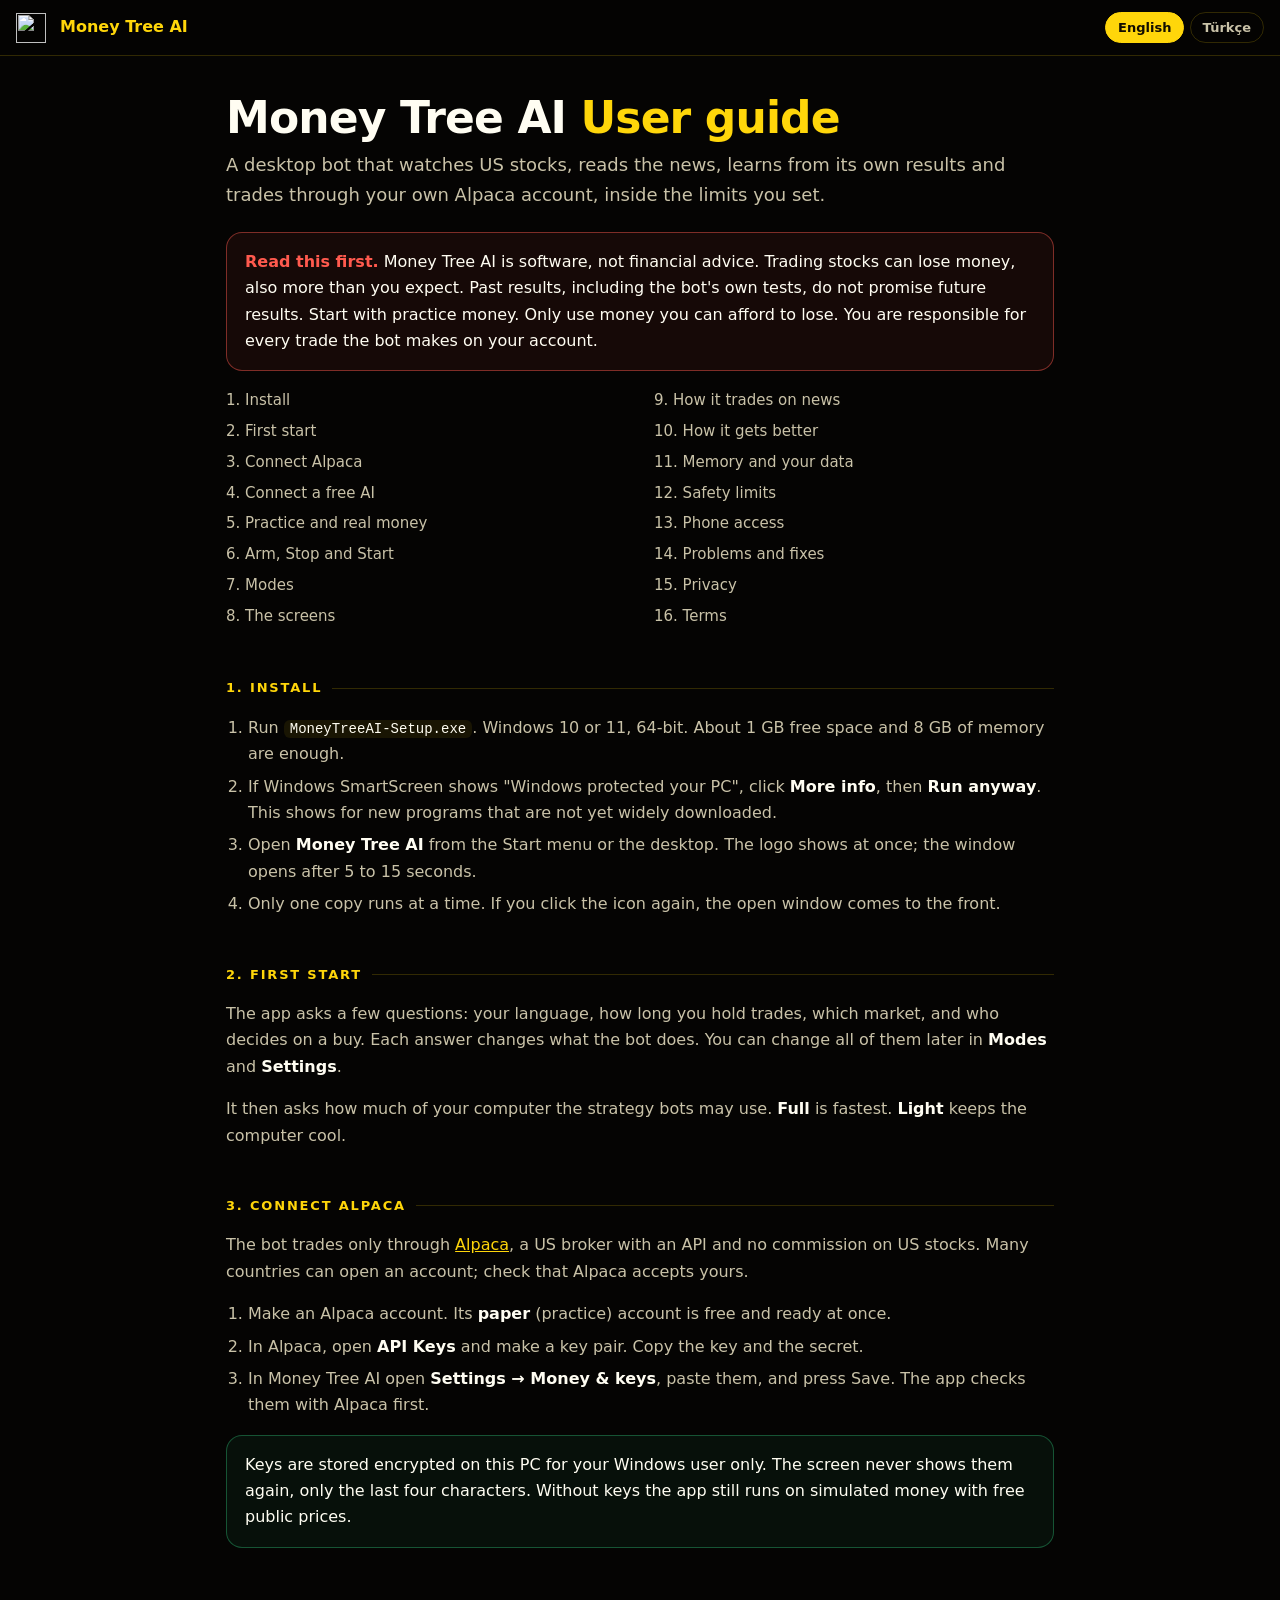
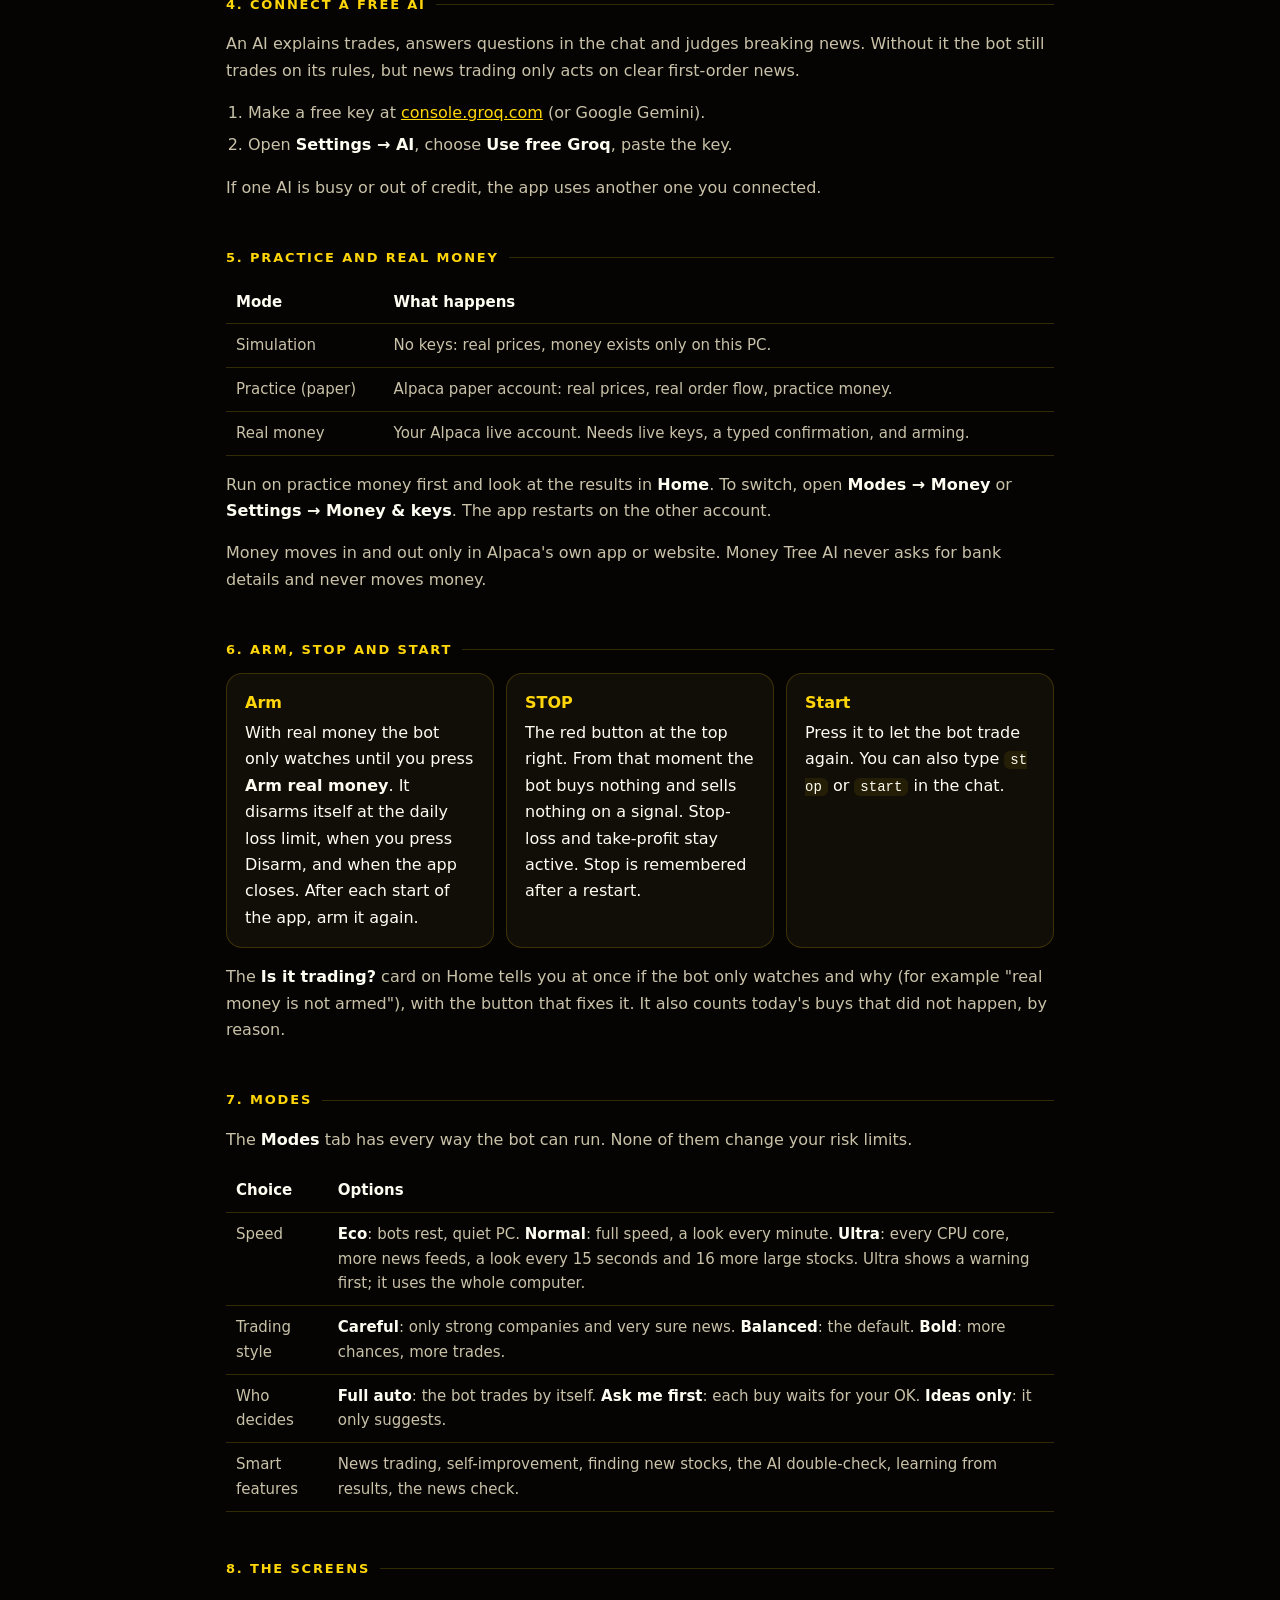
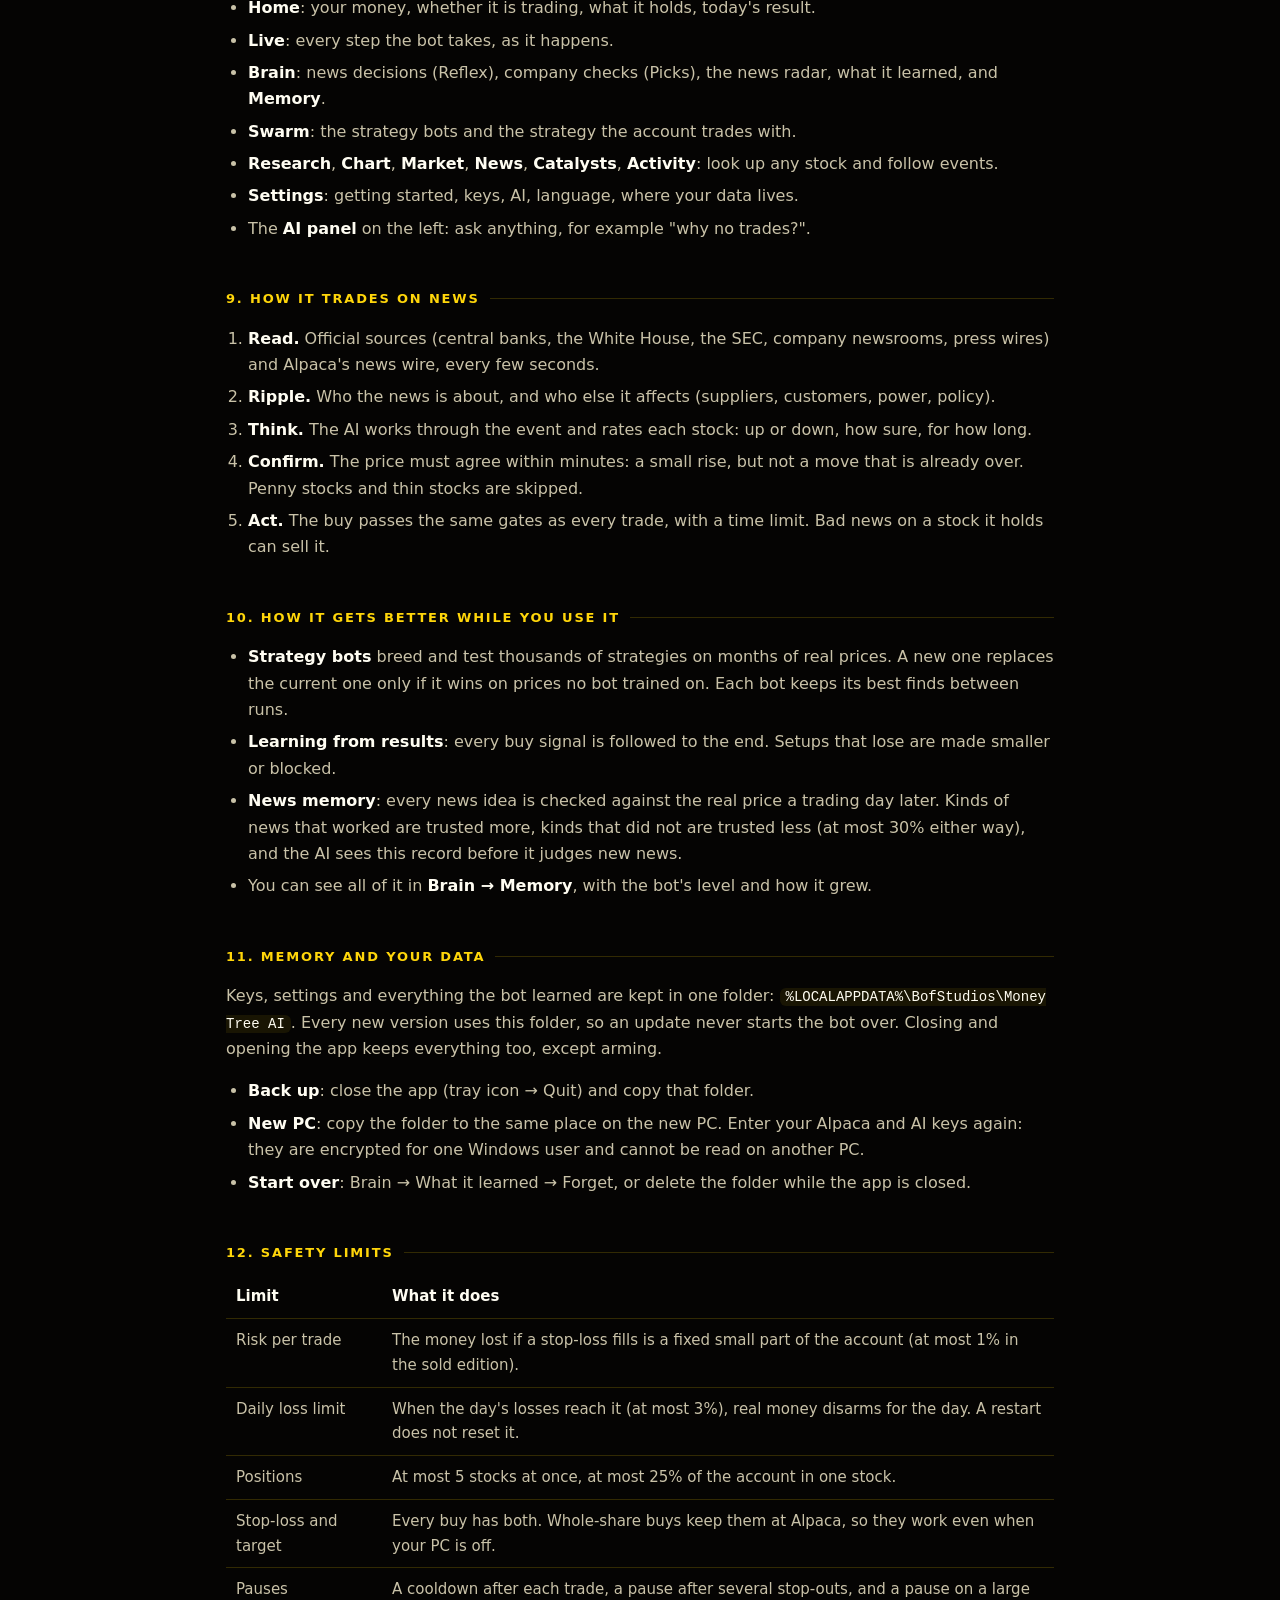
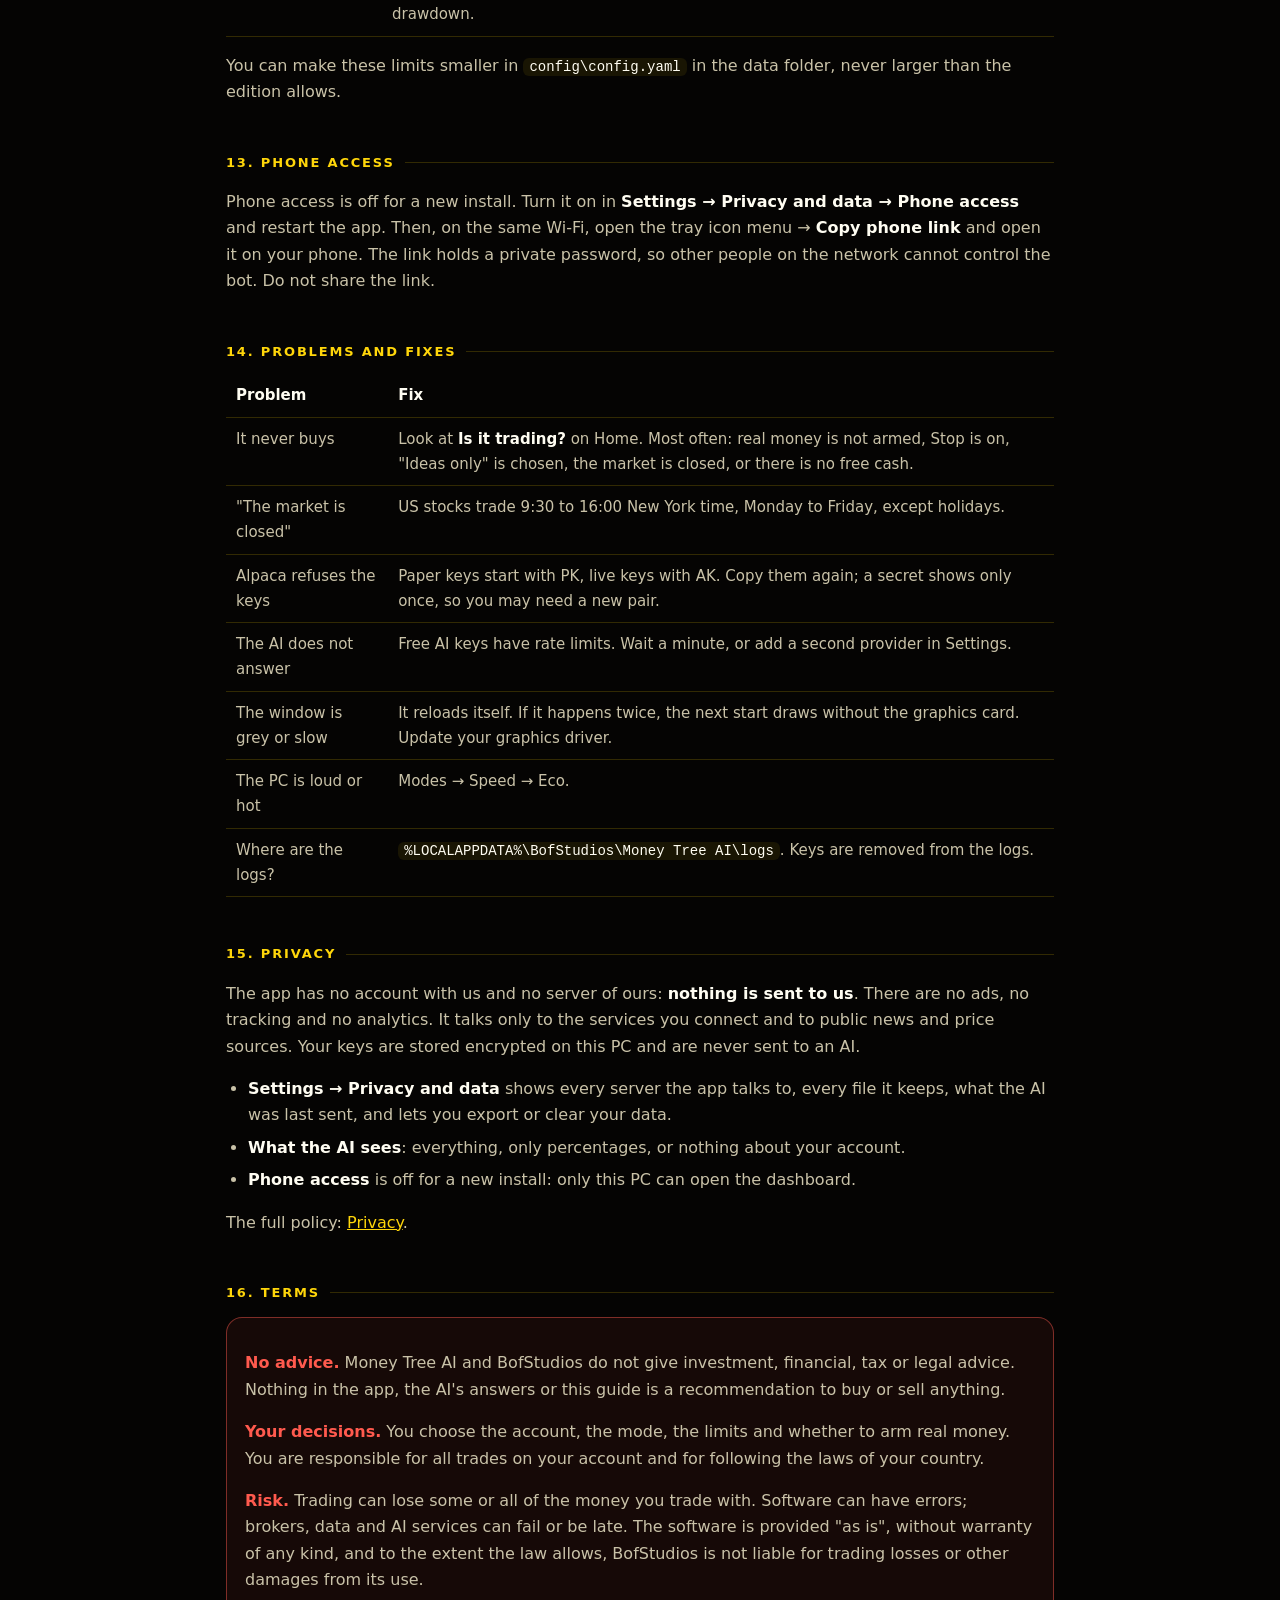
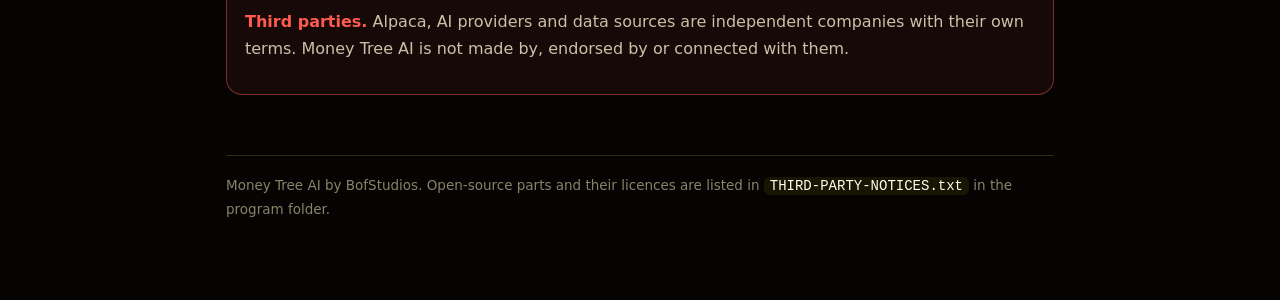
==== commit 15d902b4: "Desktop 10.1: trust; privacy and data, a safer dashboard, free for everyone - Settings > Privacy and" ====
--- a/app/web/static/guide.html
+++ b/app/web/static/guide.html
@@ -92,8 +92,8 @@
     <a href="#ai">4. Connect a free AI</a><a href="#real">5. Practice and real money</a><a href="#arm">6. Arm, Stop and Start</a>
     <a href="#modes">7. Modes</a><a href="#tabs">8. The screens</a><a href="#news">9. How it trades on news</a>
     <a href="#learn">10. How it gets better</a><a href="#memory">11. Memory and your data</a><a href="#safety">12. Safety limits</a>
-    <a href="#phone">13. Phone access</a><a href="#license">14. Licence</a><a href="#trouble">15. Problems and fixes</a>
-    <a href="#privacy">16. Privacy</a><a href="#legal">17. Terms</a>
+    <a href="#phone">13. Phone access</a><a href="#trouble">14. Problems and fixes</a>
+    <a href="#privacy">15. Privacy</a><a href="#legal">16. Terms</a>
   </nav>
 
   <h2 id="install">1. Install</h2>
@@ -201,16 +201,9 @@
   <p>You can make these limits smaller in <code>config\config.yaml</code> in the data folder, never larger than the edition allows.</p>
 
   <h2 id="phone">13. Phone access</h2>
-  <p>On the same Wi-Fi, open the tray icon menu → <strong>Copy phone link</strong> and open it on your phone. The link holds a private password, so other people on the network cannot control the bot. Do not share the link.</p>
-
-  <h2 id="license">14. Licence</h2>
-  <ul>
-    <li>At the first start, enter the licence key from your purchase e-mail.</li>
-    <li>To move to another PC: <strong>Settings → Licence → Deactivate</strong>, then activate on the new PC.</li>
-    <li>One licence is for one person. The app checks the licence online now and then.</li>
-  </ul>
-
-  <h2 id="trouble">15. Problems and fixes</h2>
+  <p>Phone access is off for a new install. Turn it on in <strong>Settings → Privacy and data → Phone access</strong> and restart the app. Then, on the same Wi-Fi, open the tray icon menu → <strong>Copy phone link</strong> and open it on your phone. The link holds a private password, so other people on the network cannot control the bot. Do not share the link.</p>
+
+  <h2 id="trouble">14. Problems and fixes</h2>
   <table>
     <tr><th>Problem</th><th>Fix</th></tr>
     <tr><td>It never buys</td><td>Look at <strong>Is it trading?</strong> on Home. Most often: real money is not armed, Stop is on, "Ideas only" is chosen, the market is closed, or there is no free cash.</td></tr>
@@ -222,10 +215,16 @@
     <tr><td>Where are the logs?</td><td><span class="path">%LOCALAPPDATA%\BofStudios\Money Tree AI\logs</span>. Keys are removed from the logs.</td></tr>
   </table>
 
-  <h2 id="privacy">16. Privacy</h2>
-  <p>The app has no account with us and sends nothing to us. It talks only to: Alpaca (prices, news, your orders), the AI you connect (headlines and short facts about a trade, never your keys), public news feeds and government sites, SEC EDGAR, Wikipedia page views, Yahoo Finance (prices without Alpaca keys) and the licence server. Each of these services has its own privacy policy.</p>
-
-  <h2 id="legal">17. Terms</h2>
+  <h2 id="privacy">15. Privacy</h2>
+  <p>The app has no account with us and no server of ours: <strong>nothing is sent to us</strong>. There are no ads, no tracking and no analytics. It talks only to the services you connect and to public news and price sources. Your keys are stored encrypted on this PC and are never sent to an AI.</p>
+  <ul>
+    <li><strong>Settings → Privacy and data</strong> shows every server the app talks to, every file it keeps, what the AI was last sent, and lets you export or clear your data.</li>
+    <li><strong>What the AI sees</strong>: everything, only percentages, or nothing about your account.</li>
+    <li><strong>Phone access</strong> is off for a new install: only this PC can open the dashboard.</li>
+  </ul>
+  <p>The full policy: <a href="/privacy.html">Privacy</a>.</p>
+
+  <h2 id="legal">16. Terms</h2>
   <div class="card warn">
     <p><strong>No advice.</strong> Money Tree AI and BofStudios do not give investment, financial, tax or legal advice. Nothing in the app, the AI's answers or this guide is a recommendation to buy or sell anything.</p>
     <p><strong>Your decisions.</strong> You choose the account, the mode, the limits and whether to arm real money. You are responsible for all trades on your account and for following the laws of your country.</p>
@@ -248,8 +247,8 @@
     <a href="#tr-ai">4. Ücretsiz yapay zekâ</a><a href="#tr-real">5. Deneme ve gerçek para</a><a href="#tr-arm">6. Kur, Durdur, Başlat</a>
     <a href="#tr-modes">7. Modlar</a><a href="#tr-tabs">8. Ekranlar</a><a href="#tr-news">9. Haberle işlem</a>
     <a href="#tr-learn">10. Nasıl gelişir</a><a href="#tr-memory">11. Hafıza ve verilerin</a><a href="#tr-safety">12. Güvenlik sınırları</a>
-    <a href="#tr-phone">13. Telefondan erişim</a><a href="#tr-license">14. Lisans</a><a href="#tr-trouble">15. Sorunlar ve çözümler</a>
-    <a href="#tr-privacy">16. Gizlilik</a><a href="#tr-legal">17. Şartlar</a>
+    <a href="#tr-phone">13. Telefondan erişim</a><a href="#tr-trouble">14. Sorunlar ve çözümler</a>
+    <a href="#tr-privacy">15. Gizlilik</a><a href="#tr-legal">16. Şartlar</a>
   </nav>
 
   <h2 id="tr-install">1. Kurulum</h2>
@@ -357,16 +356,9 @@
   <p>Bu sınırları veri klasöründeki <code>config\config.yaml</code> içinde küçültebilirsin, sürümün izin verdiğinden büyütemezsin.</p>
 
   <h2 id="tr-phone">13. Telefondan erişim</h2>
-  <p>Aynı Wi-Fi'da, tepsi simgesi menüsü → <strong>Telefon bağlantısını kopyala</strong>'yı seç ve telefonunda aç. Bağlantı özel bir şifre taşır, böylece ağdaki başkaları botu kontrol edemez. Bağlantıyı paylaşma.</p>
-
-  <h2 id="tr-license">14. Lisans</h2>
-  <ul>
-    <li>İlk açılışta satın alma e-postandaki lisans anahtarını gir.</li>
-    <li>Başka bilgisayara geçmek için: <strong>Ayarlar → Lisans → Devre dışı bırak</strong>, sonra yeni bilgisayarda etkinleştir.</li>
-    <li>Bir lisans bir kişi içindir. Uygulama lisansı ara sıra çevrim içi kontrol eder.</li>
-  </ul>
-
-  <h2 id="tr-trouble">15. Sorunlar ve çözümler</h2>
+  <p>Telefondan erişim yeni kurulumda kapalı. <strong>Ayarlar → Gizlilik ve veri → Telefondan erişim</strong>'i aç ve uygulamayı yeniden başlat. Sonra aynı Wi-Fi'da, tepsi simgesi menüsü → <strong>Telefon bağlantısını kopyala</strong>'yı seç ve telefonunda aç. Bağlantı özel bir şifre taşır, böylece ağdaki başkaları botu kontrol edemez. Bağlantıyı paylaşma.</p>
+
+  <h2 id="tr-trouble">14. Sorunlar ve çözümler</h2>
   <table>
     <tr><th>Sorun</th><th>Çözüm</th></tr>
     <tr><td>Hiç almıyor</td><td>Ana Sayfa'daki <strong>İşlem yapıyor mu?</strong> kartına bak. En sık sebepler: gerçek para kurulu değil, STOP açık, "Sadece fikir" seçili, piyasa kapalı ya da boş nakit yok.</td></tr>
@@ -378,10 +370,16 @@
     <tr><td>Kayıtlar nerede?</td><td><span class="path">%LOCALAPPDATA%\BofStudios\Money Tree AI\logs</span>. Anahtarlar kayıtlardan silinir.</td></tr>
   </table>
 
-  <h2 id="tr-privacy">16. Gizlilik</h2>
-  <p>Uygulamanın bizde hesabı yoktur ve bize hiçbir şey göndermez. Sadece şunlarla konuşur: Alpaca (fiyatlar, haberler, emirlerin), bağladığın yapay zekâ (başlıklar ve bir işlem hakkında kısa bilgiler, asla anahtarların değil), açık haber kaynakları ve devlet siteleri, SEC EDGAR, Wikipedia sayfa görüntülemeleri, Yahoo Finance (Alpaca anahtarı yokken fiyatlar) ve lisans sunucusu. Bu hizmetlerin her birinin kendi gizlilik politikası vardır.</p>
-
-  <h2 id="tr-legal">17. Şartlar</h2>
+  <h2 id="tr-privacy">15. Gizlilik</h2>
+  <p>Uygulamanın bizde hesabı ve bizim sunucumuz yok: <strong>bize hiçbir şey gönderilmez</strong>. Reklam, izleme ve analitik yok. Sadece bağladığın servislerle ve herkese açık haber ve fiyat kaynaklarıyla konuşur. Anahtarların bu PC\'de şifreli saklanır ve yapay zekâya asla gönderilmez.</p>
+  <ul>
+    <li><strong>Ayarlar → Gizlilik ve veri</strong> uygulamanın konuştuğu her sunucuyu, tuttuğu her dosyayı ve yapay zekâya son gönderileni gösterir; verini dışa aktarmanı ya da silmeni sağlar.</li>
+    <li><strong>Yapay zekâ ne görüyor</strong>: her şey, sadece yüzdeler ya da hesabın hakkında hiçbir şey.</li>
+    <li><strong>Telefondan erişim</strong> yeni kurulumda kapalı: paneli sadece bu PC açabilir.</li>
+  </ul>
+  <p>Tam politika: <a href="/privacy.html">Gizlilik</a>.</p>
+
+  <h2 id="tr-legal">16. Şartlar</h2>
   <div class="card warn">
     <p><strong>Tavsiye değildir.</strong> Money Tree AI ve BofStudios yatırım, finans, vergi ya da hukuk tavsiyesi vermez. Uygulamadaki, yapay zekânın cevaplarındaki ya da bu kılavuzdaki hiçbir şey bir şeyi alma ya da satma önerisi değildir.</p>
     <p><strong>Kararlar senin.</strong> Hesabı, modu, sınırları ve gerçek parayı kurup kurmayacağını sen seçersin. Hesabındaki tüm işlemlerden ve ülkenin yasalarına uymaktan sen sorumlusun.</p>
@@ -393,22 +391,6 @@
 </div>
 </main>
 
-<script>
-  (function () {
-    var saved = null;
-    try { saved = localStorage.getItem("mt_guide_lang"); } catch (e) { /* none */ }
-    var lang = saved || ((navigator.language || "").toLowerCase().indexOf("tr") === 0 ? "tr" : "en");
-    function set(l) {
-      document.body.className = l;
-      document.documentElement.lang = l;
-      document.querySelectorAll("[data-set]").forEach(function (b) { b.classList.toggle("on", b.getAttribute("data-set") === l); });
-      try { localStorage.setItem("mt_guide_lang", l); } catch (e) { /* none */ }
-    }
-    document.querySelectorAll("[data-set]").forEach(function (b) {
-      b.addEventListener("click", function () { set(b.getAttribute("data-set")); });
-    });
-    set(lang);
-  })();
-</script>
+<script src="/guide.js"></script>
 </body>
 </html>
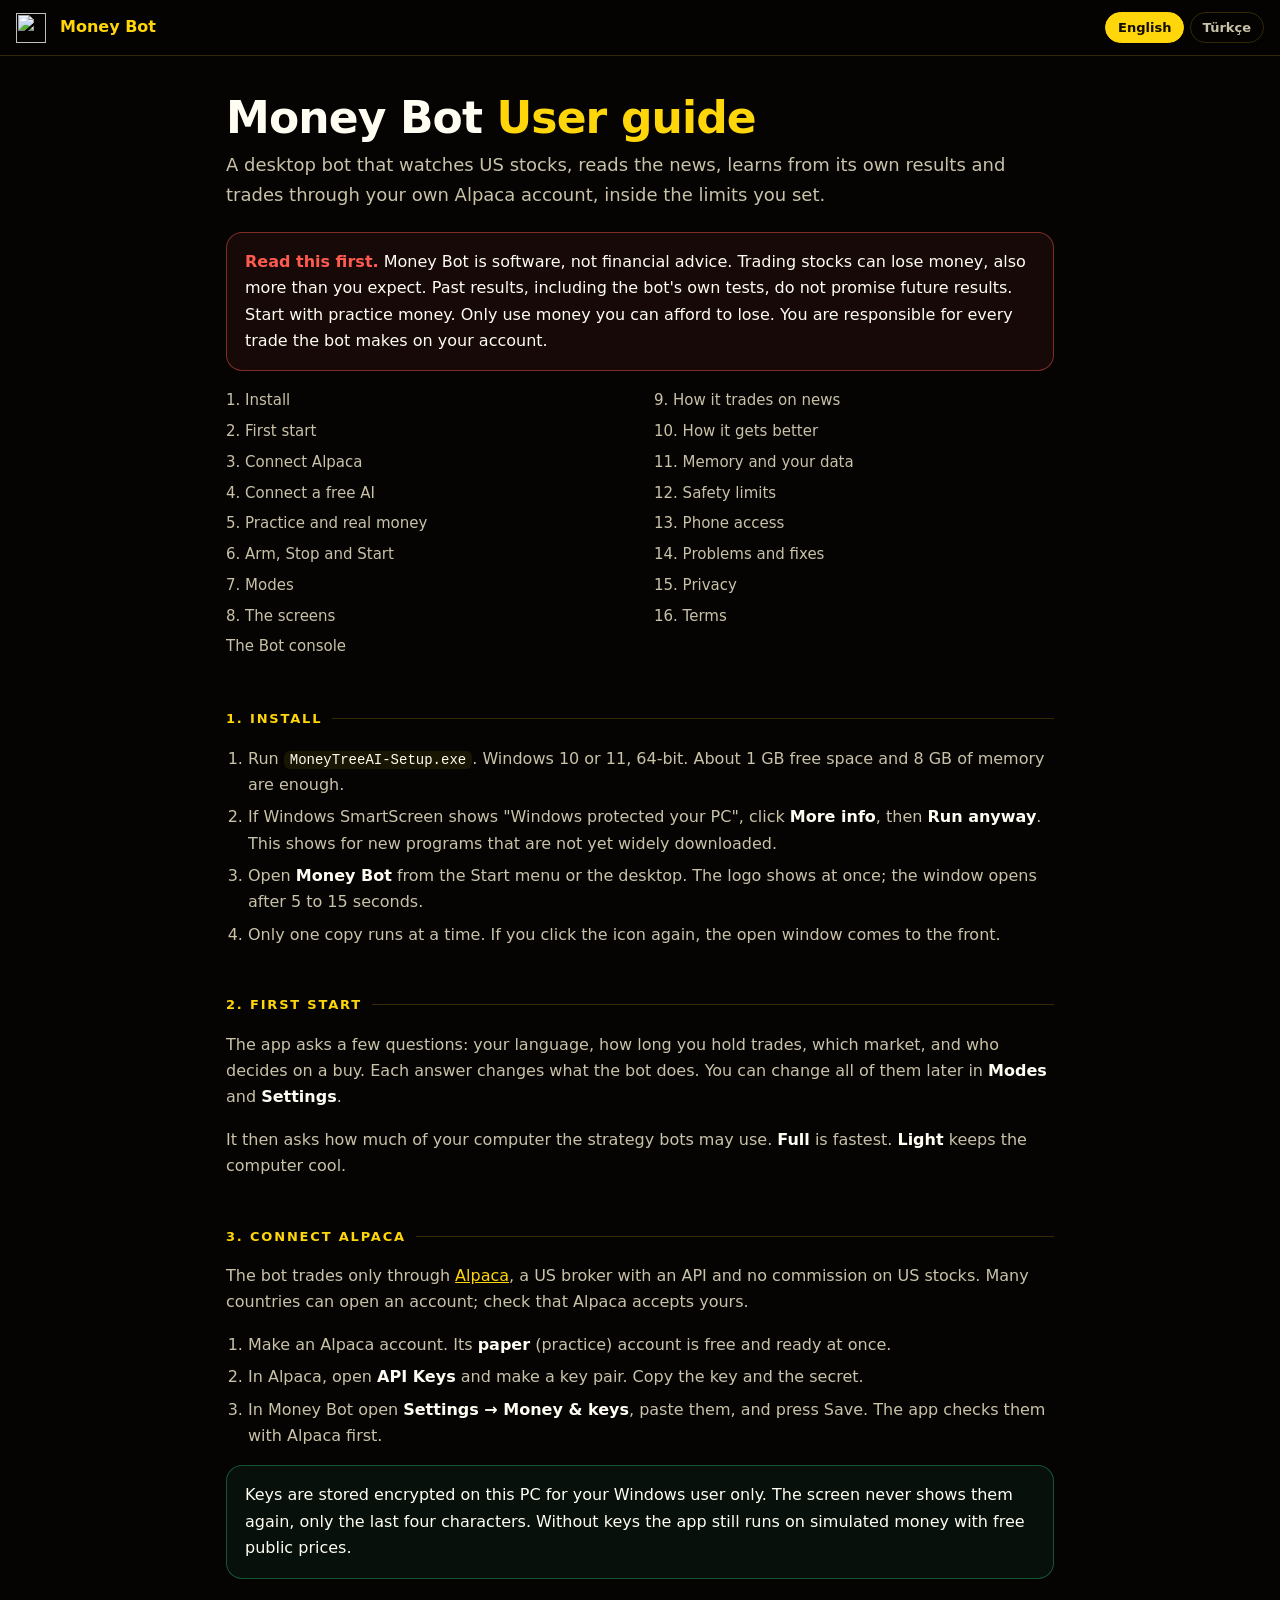
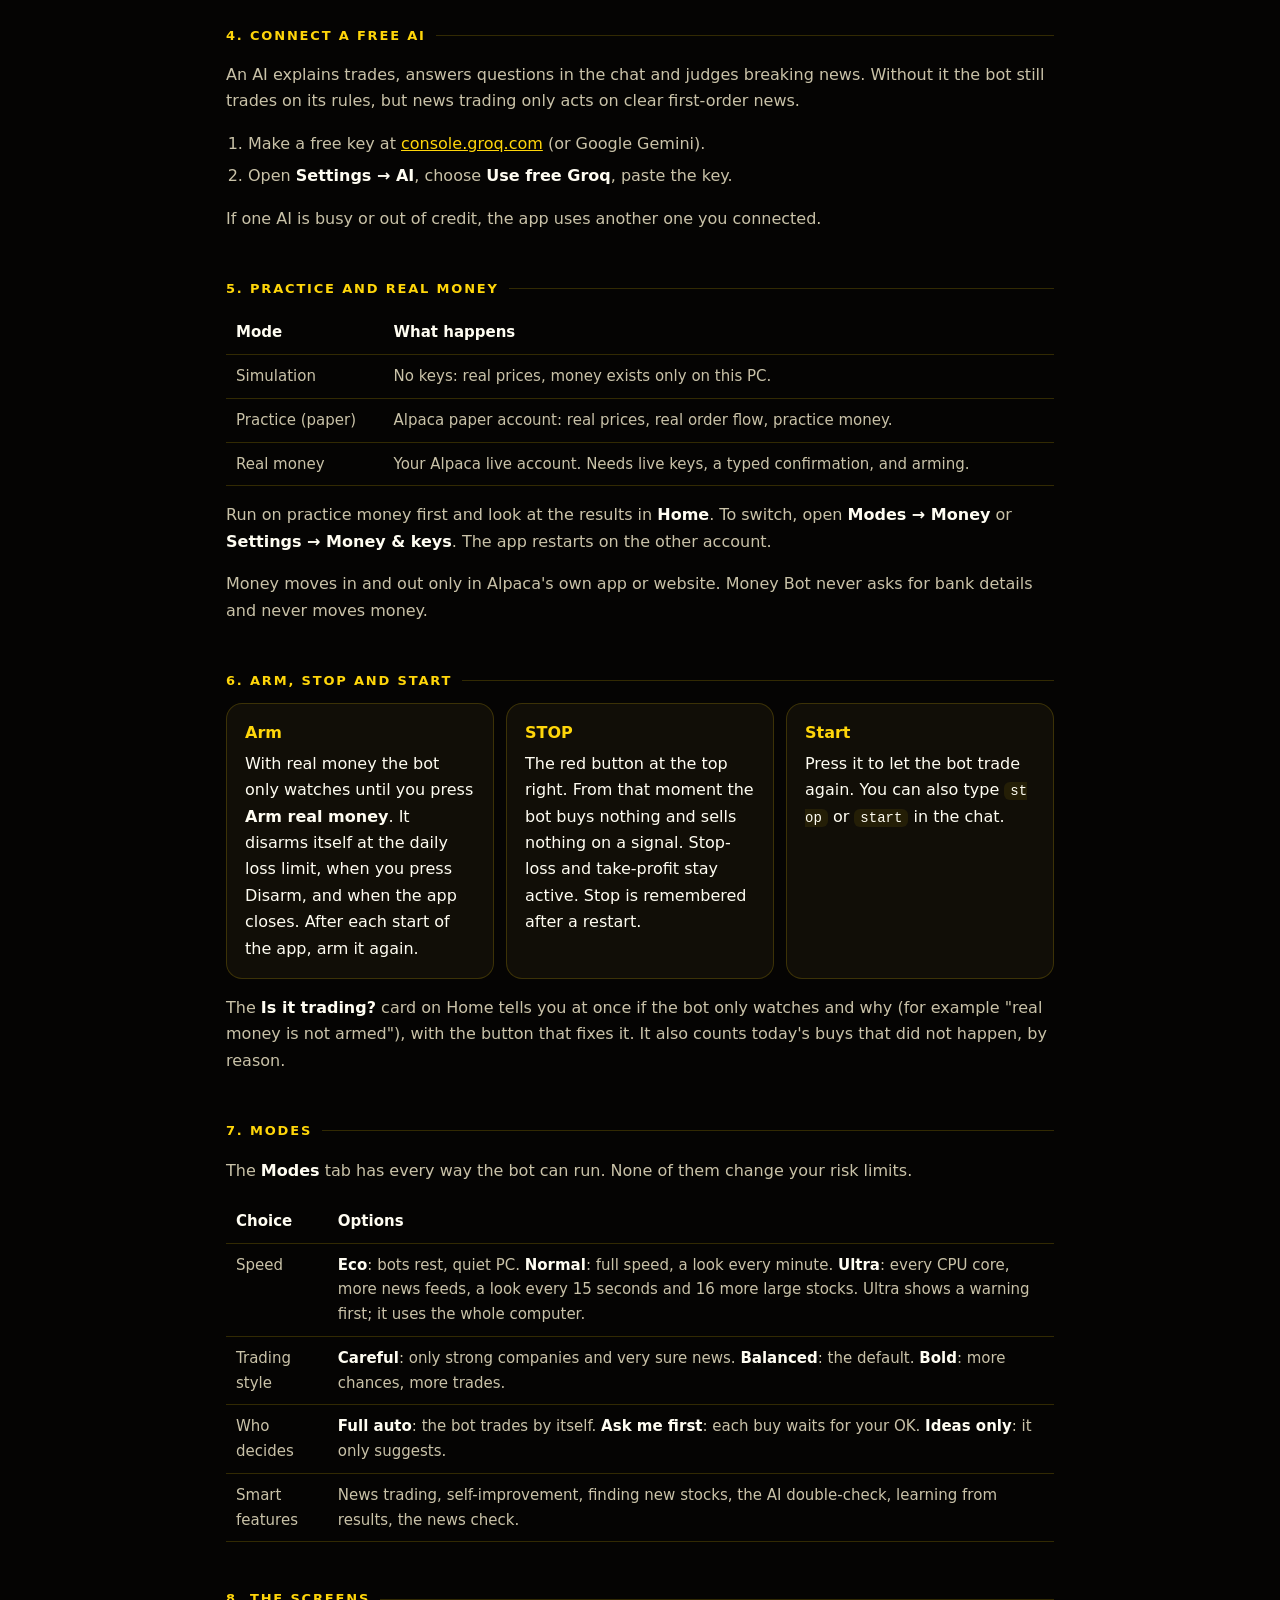
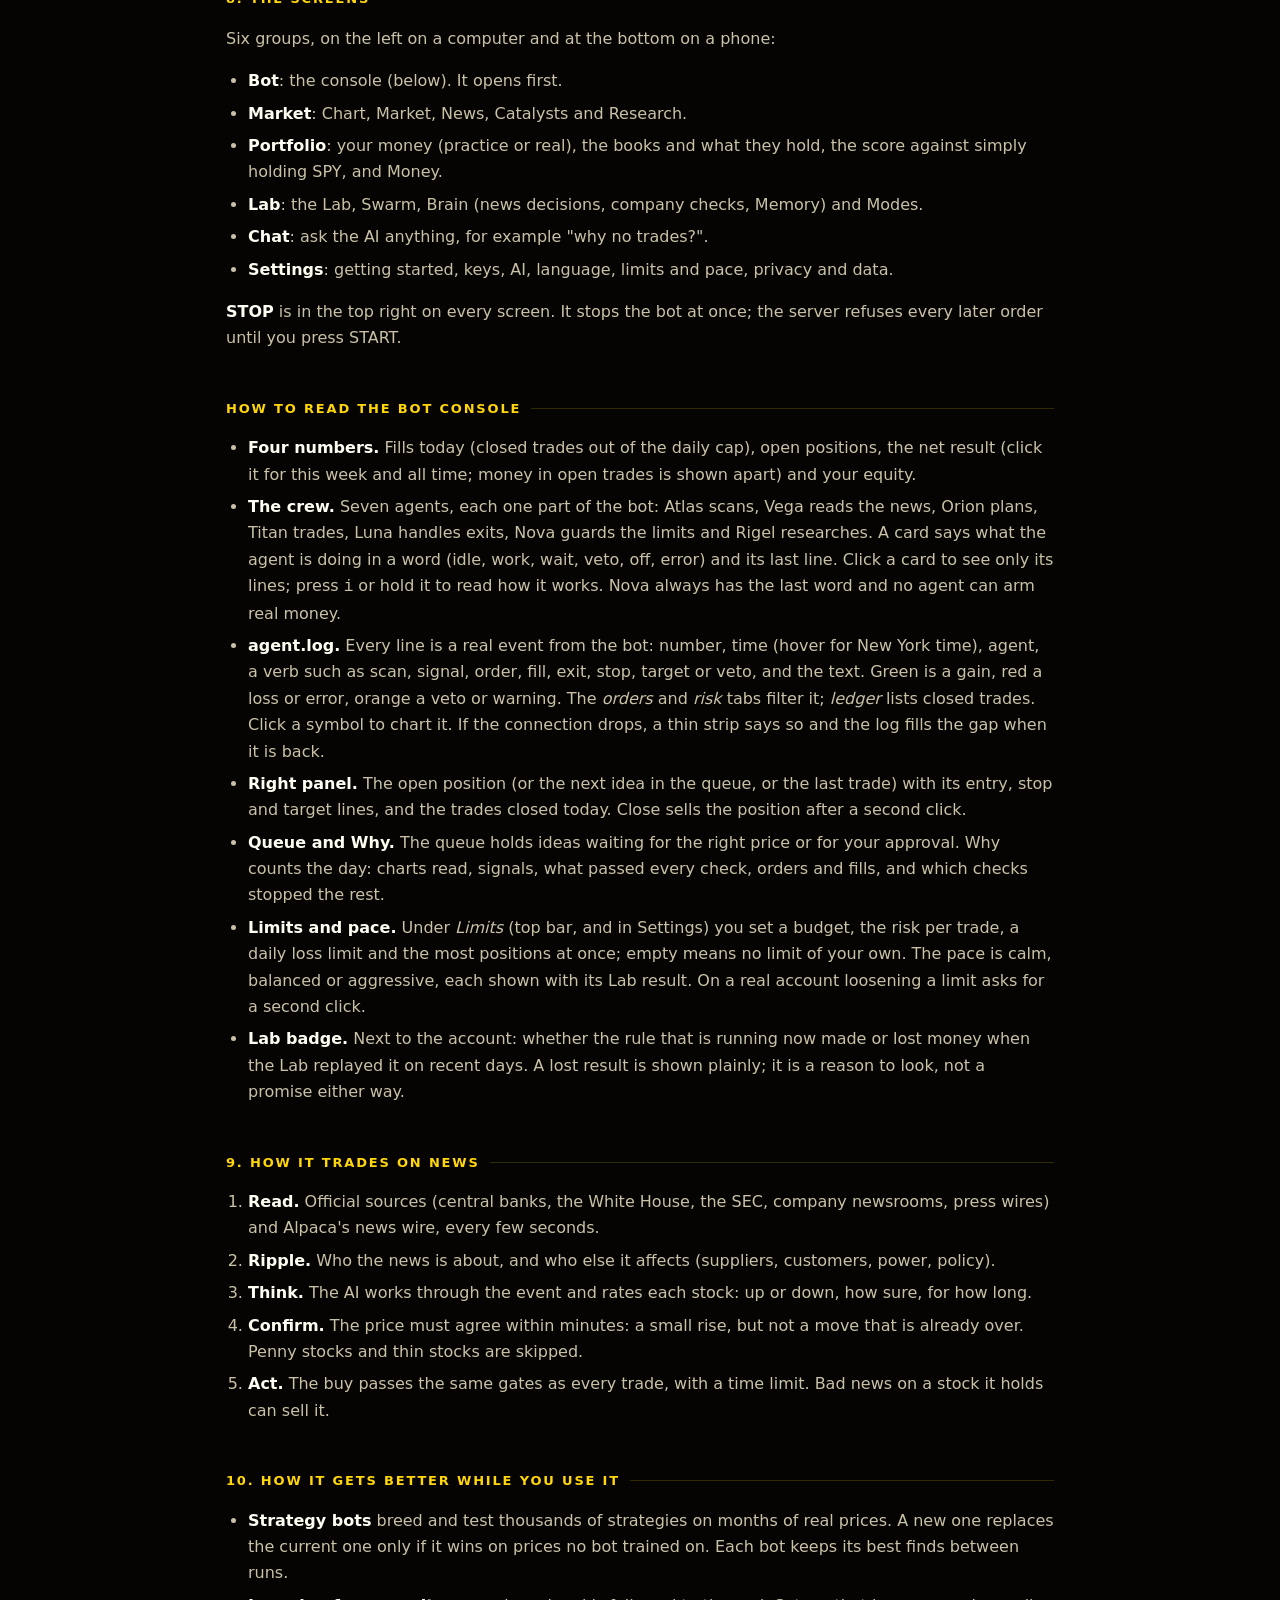
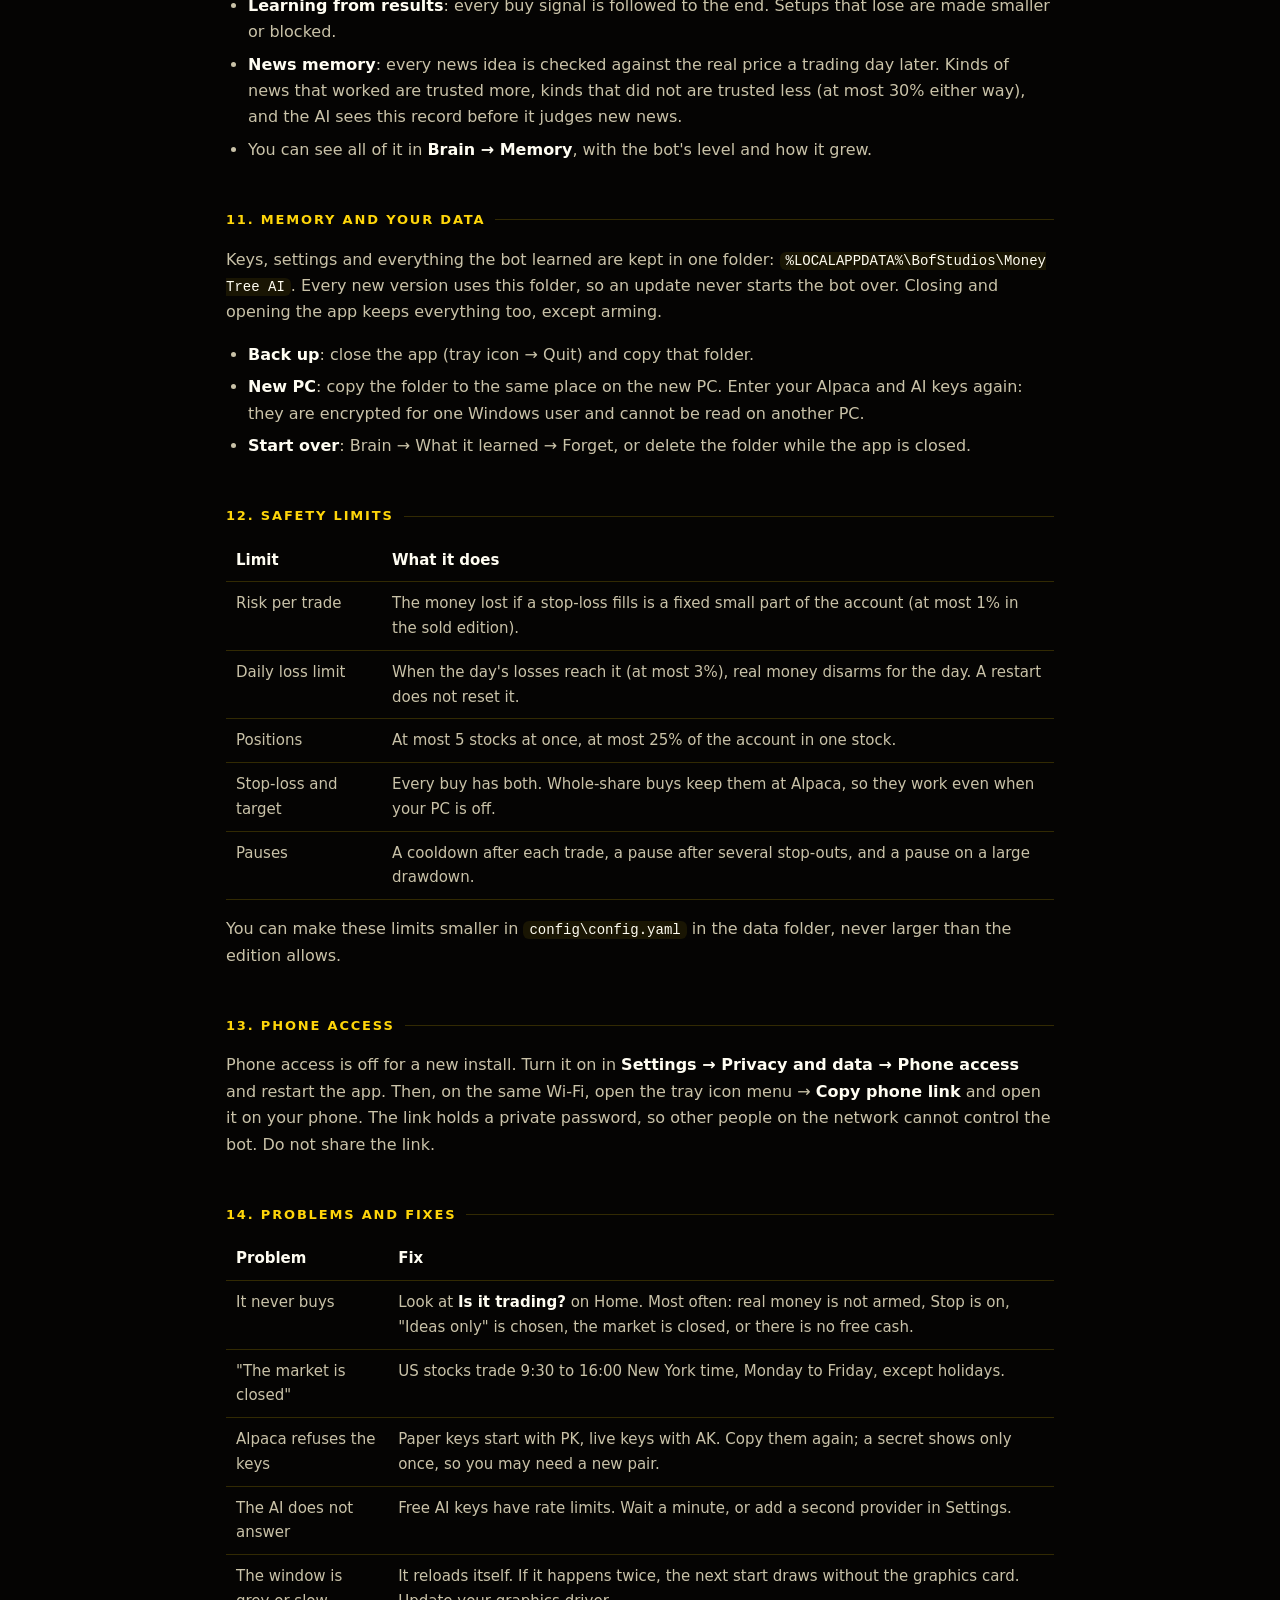
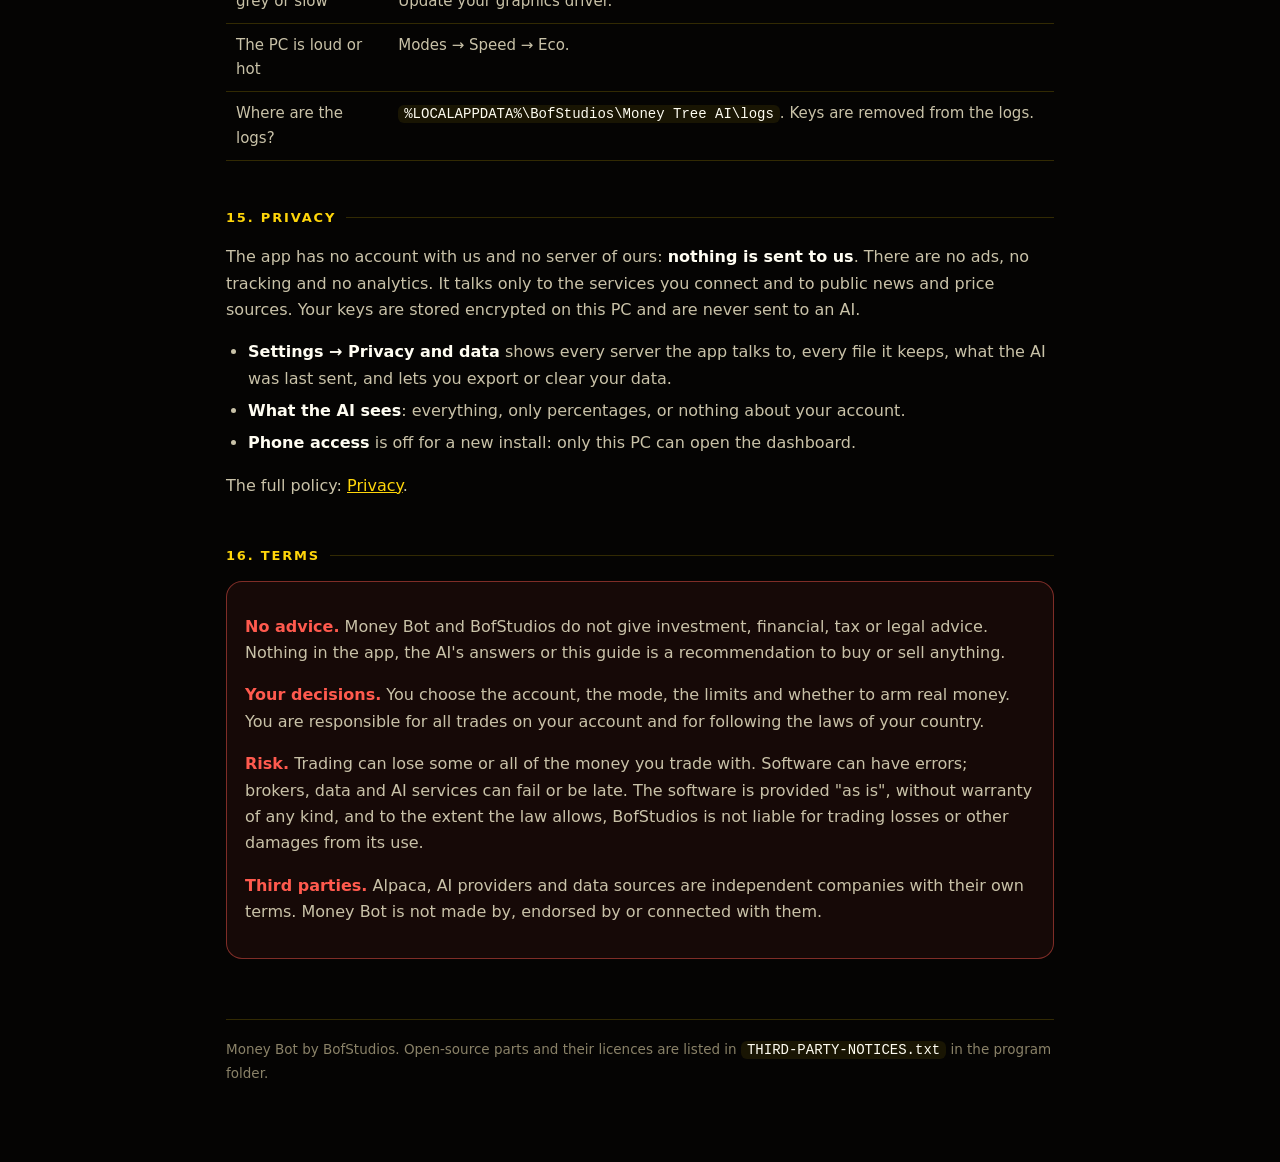
==== commit 8941b557: "Guide: Money Bot, the six groups and how to read the Bot console (EN and TR); the data folder keeps " ====
--- a/app/web/static/guide.html
+++ b/app/web/static/guide.html
@@ -3,8 +3,8 @@
 <head>
 <meta charset="utf-8">
 <meta name="viewport" content="width=device-width, initial-scale=1">
-<title>Money Tree AI Guide</title>
-<meta name="description" content="How to install, set up and use Money Tree AI, the desktop stock-trading bot for Alpaca.">
+<title>Money Bot Guide</title>
+<meta name="description" content="How to install, set up and use Money Bot, the desktop stock-trading bot for Alpaca.">
 <style>
   :root {
     --bg: #050403; --surface: #110e07; --line: rgba(255, 214, 10, 0.18); --text: #fffdf2; --text-2: #c9c2a8;
@@ -74,7 +74,7 @@
 <body class="en">
 <header class="top">
   <img src="/logo.png" alt="">
-  <b>Money Tree AI</b>
+  <b>Money Bot</b>
   <span class="sp"></span>
   <div class="lang"><button data-set="en" class="on">English</button> <button data-set="tr">Türkçe</button></div>
 </header>
@@ -82,15 +82,15 @@
 <main>
 <!-- ================================================================ ENGLISH -->
 <div data-lang="en">
-  <h1>Money Tree AI <em>User guide</em></h1>
+  <h1>Money Bot <em>User guide</em></h1>
   <p class="lead">A desktop bot that watches US stocks, reads the news, learns from its own results and trades through your own Alpaca account, inside the limits you set.</p>
 
-  <div class="card warn"><strong>Read this first.</strong> Money Tree AI is software, not financial advice. Trading stocks can lose money, also more than you expect. Past results, including the bot's own tests, do not promise future results. Start with practice money. Only use money you can afford to lose. You are responsible for every trade the bot makes on your account.</div>
+  <div class="card warn"><strong>Read this first.</strong> Money Bot is software, not financial advice. Trading stocks can lose money, also more than you expect. Past results, including the bot's own tests, do not promise future results. Start with practice money. Only use money you can afford to lose. You are responsible for every trade the bot makes on your account.</div>
 
   <nav class="toc">
     <a href="#install">1. Install</a><a href="#first">2. First start</a><a href="#alpaca">3. Connect Alpaca</a>
     <a href="#ai">4. Connect a free AI</a><a href="#real">5. Practice and real money</a><a href="#arm">6. Arm, Stop and Start</a>
-    <a href="#modes">7. Modes</a><a href="#tabs">8. The screens</a><a href="#news">9. How it trades on news</a>
+    <a href="#modes">7. Modes</a><a href="#tabs">8. The screens</a><a href="#console">The Bot console</a><a href="#news">9. How it trades on news</a>
     <a href="#learn">10. How it gets better</a><a href="#memory">11. Memory and your data</a><a href="#safety">12. Safety limits</a>
     <a href="#phone">13. Phone access</a><a href="#trouble">14. Problems and fixes</a>
     <a href="#privacy">15. Privacy</a><a href="#legal">16. Terms</a>
@@ -100,7 +100,7 @@
   <ol>
     <li>Run <code>MoneyTreeAI-Setup.exe</code>. Windows 10 or 11, 64-bit. About 1 GB free space and 8 GB of memory are enough.</li>
     <li>If Windows SmartScreen shows "Windows protected your PC", click <strong>More info</strong>, then <strong>Run anyway</strong>. This shows for new programs that are not yet widely downloaded.</li>
-    <li>Open <strong>Money Tree AI</strong> from the Start menu or the desktop. The logo shows at once; the window opens after 5 to 15 seconds.</li>
+    <li>Open <strong>Money Bot</strong> from the Start menu or the desktop. The logo shows at once; the window opens after 5 to 15 seconds.</li>
     <li>Only one copy runs at a time. If you click the icon again, the open window comes to the front.</li>
   </ol>
 
@@ -113,7 +113,7 @@
   <ol>
     <li>Make an Alpaca account. Its <strong>paper</strong> (practice) account is free and ready at once.</li>
     <li>In Alpaca, open <strong>API Keys</strong> and make a key pair. Copy the key and the secret.</li>
-    <li>In Money Tree AI open <strong>Settings → Money &amp; keys</strong>, paste them, and press Save. The app checks them with Alpaca first.</li>
+    <li>In Money Bot open <strong>Settings → Money &amp; keys</strong>, paste them, and press Save. The app checks them with Alpaca first.</li>
   </ol>
   <div class="card tip">Keys are stored encrypted on this PC for your Windows user only. The screen never shows them again, only the last four characters. Without keys the app still runs on simulated money with free public prices.</div>
 
@@ -133,7 +133,7 @@
     <tr><td>Real money</td><td>Your Alpaca live account. Needs live keys, a typed confirmation, and arming.</td></tr>
   </table>
   <p>Run on practice money first and look at the results in <strong>Home</strong>. To switch, open <strong>Modes → Money</strong> or <strong>Settings → Money &amp; keys</strong>. The app restarts on the other account.</p>
-  <p>Money moves in and out only in Alpaca's own app or website. Money Tree AI never asks for bank details and never moves money.</p>
+  <p>Money moves in and out only in Alpaca's own app or website. Money Bot never asks for bank details and never moves money.</p>
 
   <h2 id="arm">6. Arm, Stop and Start</h2>
   <div class="grid">
@@ -154,14 +154,26 @@
   </table>
 
   <h2 id="tabs">8. The screens</h2>
-  <ul>
-    <li><strong>Home</strong>: your money, whether it is trading, what it holds, today's result.</li>
-    <li><strong>Live</strong>: every step the bot takes, as it happens.</li>
-    <li><strong>Brain</strong>: news decisions (Reflex), company checks (Picks), the news radar, what it learned, and <strong>Memory</strong>.</li>
-    <li><strong>Swarm</strong>: the strategy bots and the strategy the account trades with.</li>
-    <li><strong>Research</strong>, <strong>Chart</strong>, <strong>Market</strong>, <strong>News</strong>, <strong>Catalysts</strong>, <strong>Activity</strong>: look up any stock and follow events.</li>
-    <li><strong>Settings</strong>: getting started, keys, AI, language, where your data lives.</li>
-    <li>The <strong>AI panel</strong> on the left: ask anything, for example "why no trades?".</li>
+  <p>Six groups, on the left on a computer and at the bottom on a phone:</p>
+  <ul>
+    <li><strong>Bot</strong>: the console (below). It opens first.</li>
+    <li><strong>Market</strong>: Chart, Market, News, Catalysts and Research.</li>
+    <li><strong>Portfolio</strong>: your money (practice or real), the books and what they hold, the score against simply holding SPY, and Money.</li>
+    <li><strong>Lab</strong>: the Lab, Swarm, Brain (news decisions, company checks, Memory) and Modes.</li>
+    <li><strong>Chat</strong>: ask the AI anything, for example "why no trades?".</li>
+    <li><strong>Settings</strong>: getting started, keys, AI, language, limits and pace, privacy and data.</li>
+  </ul>
+  <p><strong>STOP</strong> is in the top right on every screen. It stops the bot at once; the server refuses every later order until you press START.</p>
+
+  <h2 id="console">How to read the Bot console</h2>
+  <ul>
+    <li><strong>Four numbers.</strong> Fills today (closed trades out of the daily cap), open positions, the net result (click it for this week and all time; money in open trades is shown apart) and your equity.</li>
+    <li><strong>The crew.</strong> Seven agents, each one part of the bot: Atlas scans, Vega reads the news, Orion plans, Titan trades, Luna handles exits, Nova guards the limits and Rigel researches. A card says what the agent is doing in a word (idle, work, wait, veto, off, error) and its last line. Click a card to see only its lines; press <kbd>i</kbd> or hold it to read how it works. Nova always has the last word and no agent can arm real money.</li>
+    <li><strong>agent.log.</strong> Every line is a real event from the bot: number, time (hover for New York time), agent, a verb such as scan, signal, order, fill, exit, stop, target or veto, and the text. Green is a gain, red a loss or error, orange a veto or warning. The <em>orders</em> and <em>risk</em> tabs filter it; <em>ledger</em> lists closed trades. Click a symbol to chart it. If the connection drops, a thin strip says so and the log fills the gap when it is back.</li>
+    <li><strong>Right panel.</strong> The open position (or the next idea in the queue, or the last trade) with its entry, stop and target lines, and the trades closed today. Close sells the position after a second click.</li>
+    <li><strong>Queue and Why.</strong> The queue holds ideas waiting for the right price or for your approval. Why counts the day: charts read, signals, what passed every check, orders and fills, and which checks stopped the rest.</li>
+    <li><strong>Limits and pace.</strong> Under <em>Limits</em> (top bar, and in Settings) you set a budget, the risk per trade, a daily loss limit and the most positions at once; empty means no limit of your own. The pace is calm, balanced or aggressive, each shown with its Lab result. On a real account loosening a limit asks for a second click.</li>
+    <li><strong>Lab badge.</strong> Next to the account: whether the rule that is running now made or lost money when the Lab replayed it on recent days. A lost result is shown plainly; it is a reason to look, not a promise either way.</li>
   </ul>
 
   <h2 id="news">9. How it trades on news</h2>
@@ -226,26 +238,26 @@
 
   <h2 id="legal">16. Terms</h2>
   <div class="card warn">
-    <p><strong>No advice.</strong> Money Tree AI and BofStudios do not give investment, financial, tax or legal advice. Nothing in the app, the AI's answers or this guide is a recommendation to buy or sell anything.</p>
+    <p><strong>No advice.</strong> Money Bot and BofStudios do not give investment, financial, tax or legal advice. Nothing in the app, the AI's answers or this guide is a recommendation to buy or sell anything.</p>
     <p><strong>Your decisions.</strong> You choose the account, the mode, the limits and whether to arm real money. You are responsible for all trades on your account and for following the laws of your country.</p>
     <p><strong>Risk.</strong> Trading can lose some or all of the money you trade with. Software can have errors; brokers, data and AI services can fail or be late. The software is provided "as is", without warranty of any kind, and to the extent the law allows, BofStudios is not liable for trading losses or other damages from its use.</p>
-    <p><strong>Third parties.</strong> Alpaca, AI providers and data sources are independent companies with their own terms. Money Tree AI is not made by, endorsed by or connected with them.</p>
+    <p><strong>Third parties.</strong> Alpaca, AI providers and data sources are independent companies with their own terms. Money Bot is not made by, endorsed by or connected with them.</p>
   </div>
 
-  <footer>Money Tree AI by BofStudios. Open-source parts and their licences are listed in <code>THIRD-PARTY-NOTICES.txt</code> in the program folder.</footer>
+  <footer>Money Bot by BofStudios. Open-source parts and their licences are listed in <code>THIRD-PARTY-NOTICES.txt</code> in the program folder.</footer>
 </div>
 
 <!-- ================================================================ TÜRKÇE -->
 <div data-lang="tr">
-  <h1>Money Tree AI <em>Kullanım kılavuzu</em></h1>
+  <h1>Money Bot <em>Kullanım kılavuzu</em></h1>
   <p class="lead">ABD hisselerini izleyen, haberleri okuyan, kendi sonuçlarından öğrenen ve senin belirlediğin sınırlar içinde kendi Alpaca hesabın üzerinden işlem yapan bir masaüstü botu.</p>
 
-  <div class="card warn"><strong>Önce bunu oku.</strong> Money Tree AI bir yazılımdır, yatırım tavsiyesi değildir. Hisse işlemi para kaybettirebilir, beklediğinden fazlasını da. Geçmiş sonuçlar, botun kendi testleri dahil, gelecek sonuç vaat etmez. Deneme parasıyla başla. Sadece kaybetmeyi göze alabileceğin parayı kullan. Botun hesabında yaptığı her işlemden sen sorumlusun.</div>
+  <div class="card warn"><strong>Önce bunu oku.</strong> Money Bot bir yazılımdır, yatırım tavsiyesi değildir. Hisse işlemi para kaybettirebilir, beklediğinden fazlasını da. Geçmiş sonuçlar, botun kendi testleri dahil, gelecek sonuç vaat etmez. Deneme parasıyla başla. Sadece kaybetmeyi göze alabileceğin parayı kullan. Botun hesabında yaptığı her işlemden sen sorumlusun.</div>
 
   <nav class="toc">
     <a href="#tr-install">1. Kurulum</a><a href="#tr-first">2. İlk açılış</a><a href="#tr-alpaca">3. Alpaca bağlantısı</a>
     <a href="#tr-ai">4. Ücretsiz yapay zekâ</a><a href="#tr-real">5. Deneme ve gerçek para</a><a href="#tr-arm">6. Kur, Durdur, Başlat</a>
-    <a href="#tr-modes">7. Modlar</a><a href="#tr-tabs">8. Ekranlar</a><a href="#tr-news">9. Haberle işlem</a>
+    <a href="#tr-modes">7. Modlar</a><a href="#tr-tabs">8. Ekranlar</a><a href="#tr-console">Bot konsolu</a><a href="#tr-news">9. Haberle işlem</a>
     <a href="#tr-learn">10. Nasıl gelişir</a><a href="#tr-memory">11. Hafıza ve verilerin</a><a href="#tr-safety">12. Güvenlik sınırları</a>
     <a href="#tr-phone">13. Telefondan erişim</a><a href="#tr-trouble">14. Sorunlar ve çözümler</a>
     <a href="#tr-privacy">15. Gizlilik</a><a href="#tr-legal">16. Şartlar</a>
@@ -255,7 +267,7 @@
   <ol>
     <li><code>MoneyTreeAI-Setup.exe</code> dosyasını çalıştır. Windows 10 ya da 11, 64 bit. Yaklaşık 1 GB boş alan ve 8 GB bellek yeterli.</li>
     <li>Windows SmartScreen "Windows bilgisayarınızı korudu" derse <strong>Ek bilgi</strong>, sonra <strong>Yine de çalıştır</strong>'a tıkla. Bu, henüz çok indirilmemiş yeni programlarda çıkar.</li>
-    <li><strong>Money Tree AI</strong>'ı Başlat menüsünden ya da masaüstünden aç. Logo hemen görünür; pencere 5–15 saniyede açılır.</li>
+    <li><strong>Money Bot</strong>'ı Başlat menüsünden ya da masaüstünden aç. Logo hemen görünür; pencere 5–15 saniyede açılır.</li>
     <li>Aynı anda tek kopya çalışır. Simgeye tekrar tıklarsan açık pencere öne gelir.</li>
   </ol>
 
@@ -268,7 +280,7 @@
   <ol>
     <li>Alpaca hesabı aç. <strong>Paper</strong> (deneme) hesabı ücretsizdir ve hemen hazırdır.</li>
     <li>Alpaca'da <strong>API Keys</strong> kısmını açıp bir anahtar çifti oluştur. Anahtarı ve gizli anahtarı kopyala.</li>
-    <li>Money Tree AI'da <strong>Ayarlar → Para ve anahtarlar</strong>'ı aç, yapıştır ve Kaydet'e bas. Uygulama önce Alpaca ile kontrol eder.</li>
+    <li>Money Bot'ta <strong>Ayarlar → Para ve anahtarlar</strong>'ı aç, yapıştır ve Kaydet'e bas. Uygulama önce Alpaca ile kontrol eder.</li>
   </ol>
   <div class="card tip">Anahtarlar bu bilgisayarda, sadece senin Windows kullanıcın için şifreli saklanır. Ekran onları bir daha göstermez, sadece son dört karakteri. Anahtar olmadan uygulama ücretsiz açık fiyatlarla simüle parayla çalışır.</div>
 
@@ -288,7 +300,7 @@
     <tr><td>Gerçek para</td><td>Alpaca canlı hesabın. Canlı anahtar, yazarak onay ve kurmak gerekir.</td></tr>
   </table>
   <p>Önce deneme parasıyla çalıştır ve sonuçlara <strong>Ana Sayfa</strong>'dan bak. Geçmek için <strong>Modlar → Para</strong> ya da <strong>Ayarlar → Para ve anahtarlar</strong>'ı aç. Uygulama diğer hesapla yeniden başlar.</p>
-  <p>Para sadece Alpaca'nın kendi uygulamasında ya da sitesinde girer ve çıkar. Money Tree AI asla banka bilgisi istemez ve asla para taşımaz.</p>
+  <p>Para sadece Alpaca'nın kendi uygulamasında ya da sitesinde girer ve çıkar. Money Bot asla banka bilgisi istemez ve asla para taşımaz.</p>
 
   <h2 id="tr-arm">6. Kur, Durdur, Başlat</h2>
   <div class="grid">
@@ -309,14 +321,26 @@
   </table>
 
   <h2 id="tr-tabs">8. Ekranlar</h2>
-  <ul>
-    <li><strong>Ana Sayfa</strong>: paran, işlem yapıp yapmadığı, elindekiler, günün sonucu.</li>
-    <li><strong>Canlı</strong>: botun attığı her adım, anında.</li>
-    <li><strong>Beyin</strong>: haber kararları (Refleks), şirket kontrolleri, haber radarı, öğrendikleri ve <strong>Hafıza</strong>.</li>
-    <li><strong>Sürü</strong>: strateji botları ve hesabın kullandığı strateji.</li>
-    <li><strong>Araştırma</strong>, <strong>Grafik</strong>, <strong>Piyasa</strong>, <strong>Haberler</strong>, <strong>Katalizörler</strong>, <strong>Etkinlik</strong>: herhangi bir hisseye bak ve olayları takip et.</li>
-    <li><strong>Ayarlar</strong>: başlarken, anahtarlar, yapay zekâ, dil, verilerin nerede.</li>
-    <li>Soldaki <strong>yapay zekâ paneli</strong>: istediğini sor, örneğin "neden işlem yok?".</li>
+  <p>Altı grup; bilgisayarda solda, telefonda altta:</p>
+  <ul>
+    <li><strong>Bot</strong>: konsol (aşağıda). İlk o açılır.</li>
+    <li><strong>Piyasa</strong>: Grafik, Piyasa, Haberler, Katalizörler ve Araştırma.</li>
+    <li><strong>Portföy</strong>: paran (deneme ya da gerçek), defterler ve içindekiler, sadece SPY tutmakla kıyas ve Para.</li>
+    <li><strong>Lab</strong>: Lab, Sürü, Beyin (haber kararları, şirket kontrolleri, Hafıza) ve Modlar.</li>
+    <li><strong>Sohbet</strong>: yapay zekâya istediğini sor, örneğin "neden işlem yok?".</li>
+    <li><strong>Ayarlar</strong>: başlarken, anahtarlar, yapay zekâ, dil, sınırlar ve tempo, gizlilik ve veri.</li>
+  </ul>
+  <p><strong>DURDUR</strong> her ekranda sağ üsttedir. Botu hemen durdurur; BAŞLAT'a basana kadar sunucu sonraki her emri reddeder.</p>
+
+  <h2 id="tr-console">Bot konsolu nasıl okunur</h2>
+  <ul>
+    <li><strong>Dört sayı.</strong> Bugün dolan (günlük sınırdan kapanan işlem), açık pozisyonlar, net sonuç (tıklayınca bu hafta ve tüm zamanlar; açık işlemlerdeki para ayrı gösterilir) ve öz sermayen.</li>
+    <li><strong>Ekip.</strong> Yedi ajan, her biri botun bir parçası: Atlas tarar, Vega haberleri okur, Orion plan yapar, Titan işlem yapar, Luna çıkışları yönetir, Nova sınırları korur, Rigel araştırır. Kart ajanın ne yaptığını tek kelimeyle (boşta, çalışıyor, bekliyor, veto, kapalı, hata) ve son satırını gösterir. Karta tıklayınca sadece onun satırları kalır; <kbd>i</kbd>'ye basınca ya da basılı tutunca nasıl çalıştığını okursun. Son söz her zaman Nova'nındır ve hiçbir ajan gerçek parayı silahlandıramaz.</li>
+    <li><strong>agent.log.</strong> Her satır bottaki gerçek bir olaydır: numara, saat (üzerine gelince New York saati), ajan, scan, signal, order, fill, exit, stop, target ya da veto gibi bir fiil ve metin. Yeşil kazanç, kırmızı kayıp ya da hata, turuncu veto ya da uyarıdır. <em>orders</em> ve <em>risk</em> sekmeleri süzer; <em>ledger</em> kapanan işlemleri listeler. Sembole tıklayınca grafiği açılır. Bağlantı koparsa ince bir şerit bunu söyler; geri gelince log aradaki satırları tamamlar.</li>
+    <li><strong>Sağ panel.</strong> Açık pozisyon (yoksa kuyruktaki sıradaki fikir ya da son işlem) giriş, stop ve hedef çizgileriyle; altında bugün kapananlar. Kapat, ikinci tıklamada pozisyonu satar.</li>
+    <li><strong>Kuyruk ve Neden.</strong> Kuyrukta doğru fiyatı ya da onayını bekleyen fikirler durur. Neden günü sayar: okunan grafik, sinyal, tüm kontrolleri geçen, emir ve dolum; kalanları hangi kontrolün durdurduğu.</li>
+    <li><strong>Sınırlar ve tempo.</strong> <em>Sınırlar</em>'da (üst çubukta ve Ayarlar'da) bütçe, işlem başı risk, günlük zarar sınırı ve en çok açık pozisyonu belirlersin; boş bırakmak kendi sınırın yok demektir. Tempo temkinli, dengeli ya da agresiftir; her birinin yanında Lab sonucu durur. Gerçek hesapta bir sınırı gevşetmek ikinci tıklama ister.</li>
+    <li><strong>Lab rozeti.</strong> Hesabın yanında: şu an çalışan kural Lab'da son günler üzerinde yeniden oynatıldığında kazandı mı kaybetti mi. Kaybettiyse bu açıkça yazılır; bakmak için bir nedendir, iki yönde de söz değildir.</li>
   </ul>
 
   <h2 id="tr-news">9. Haberle nasıl işlem yapar</h2>
@@ -381,13 +405,13 @@
 
   <h2 id="tr-legal">16. Şartlar</h2>
   <div class="card warn">
-    <p><strong>Tavsiye değildir.</strong> Money Tree AI ve BofStudios yatırım, finans, vergi ya da hukuk tavsiyesi vermez. Uygulamadaki, yapay zekânın cevaplarındaki ya da bu kılavuzdaki hiçbir şey bir şeyi alma ya da satma önerisi değildir.</p>
+    <p><strong>Tavsiye değildir.</strong> Money Bot ve BofStudios yatırım, finans, vergi ya da hukuk tavsiyesi vermez. Uygulamadaki, yapay zekânın cevaplarındaki ya da bu kılavuzdaki hiçbir şey bir şeyi alma ya da satma önerisi değildir.</p>
     <p><strong>Kararlar senin.</strong> Hesabı, modu, sınırları ve gerçek parayı kurup kurmayacağını sen seçersin. Hesabındaki tüm işlemlerden ve ülkenin yasalarına uymaktan sen sorumlusun.</p>
     <p><strong>Risk.</strong> İşlem yapmak, işlem yaptığın paranın bir kısmını ya da tamamını kaybettirebilir. Yazılımda hata olabilir; aracı kurumlar, veri ve yapay zekâ hizmetleri çalışmayabilir ya da gecikebilir. Yazılım "olduğu gibi", hiçbir garanti olmadan sunulur ve yasaların izin verdiği ölçüde BofStudios, kullanımından doğan işlem zararlarından ya da diğer zararlardan sorumlu değildir.</p>
-    <p><strong>Üçüncü taraflar.</strong> Alpaca, yapay zekâ sağlayıcıları ve veri kaynakları kendi şartları olan bağımsız şirketlerdir. Money Tree AI onlar tarafından yapılmamıştır, onaylanmamıştır ve onlarla bağlantılı değildir.</p>
+    <p><strong>Üçüncü taraflar.</strong> Alpaca, yapay zekâ sağlayıcıları ve veri kaynakları kendi şartları olan bağımsız şirketlerdir. Money Bot onlar tarafından yapılmamıştır, onaylanmamıştır ve onlarla bağlantılı değildir.</p>
   </div>
 
-  <footer>Money Tree AI, BofStudios. Açık kaynak parçalar ve lisansları program klasöründeki <code>THIRD-PARTY-NOTICES.txt</code> dosyasında listelenir.</footer>
+  <footer>Money Bot, BofStudios. Açık kaynak parçalar ve lisansları program klasöründeki <code>THIRD-PARTY-NOTICES.txt</code> dosyasında listelenir.</footer>
 </div>
 </main>
 
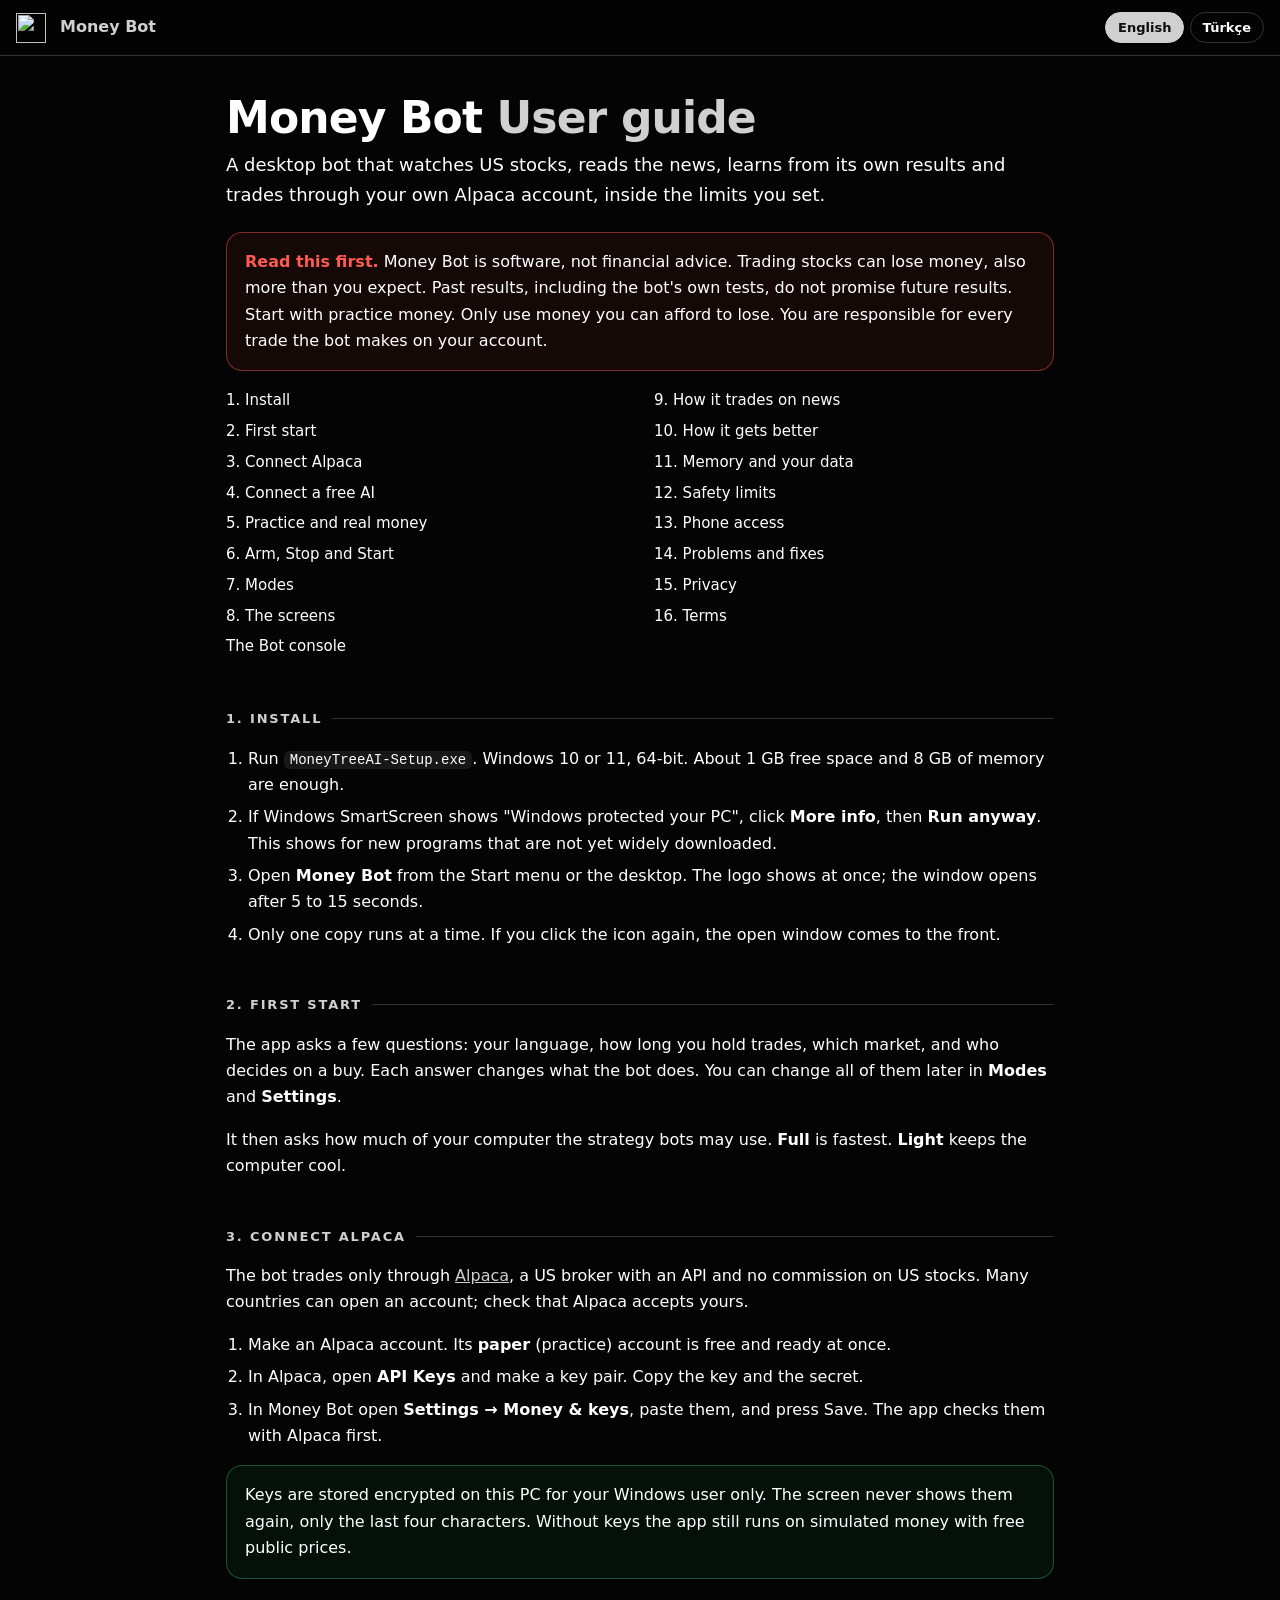
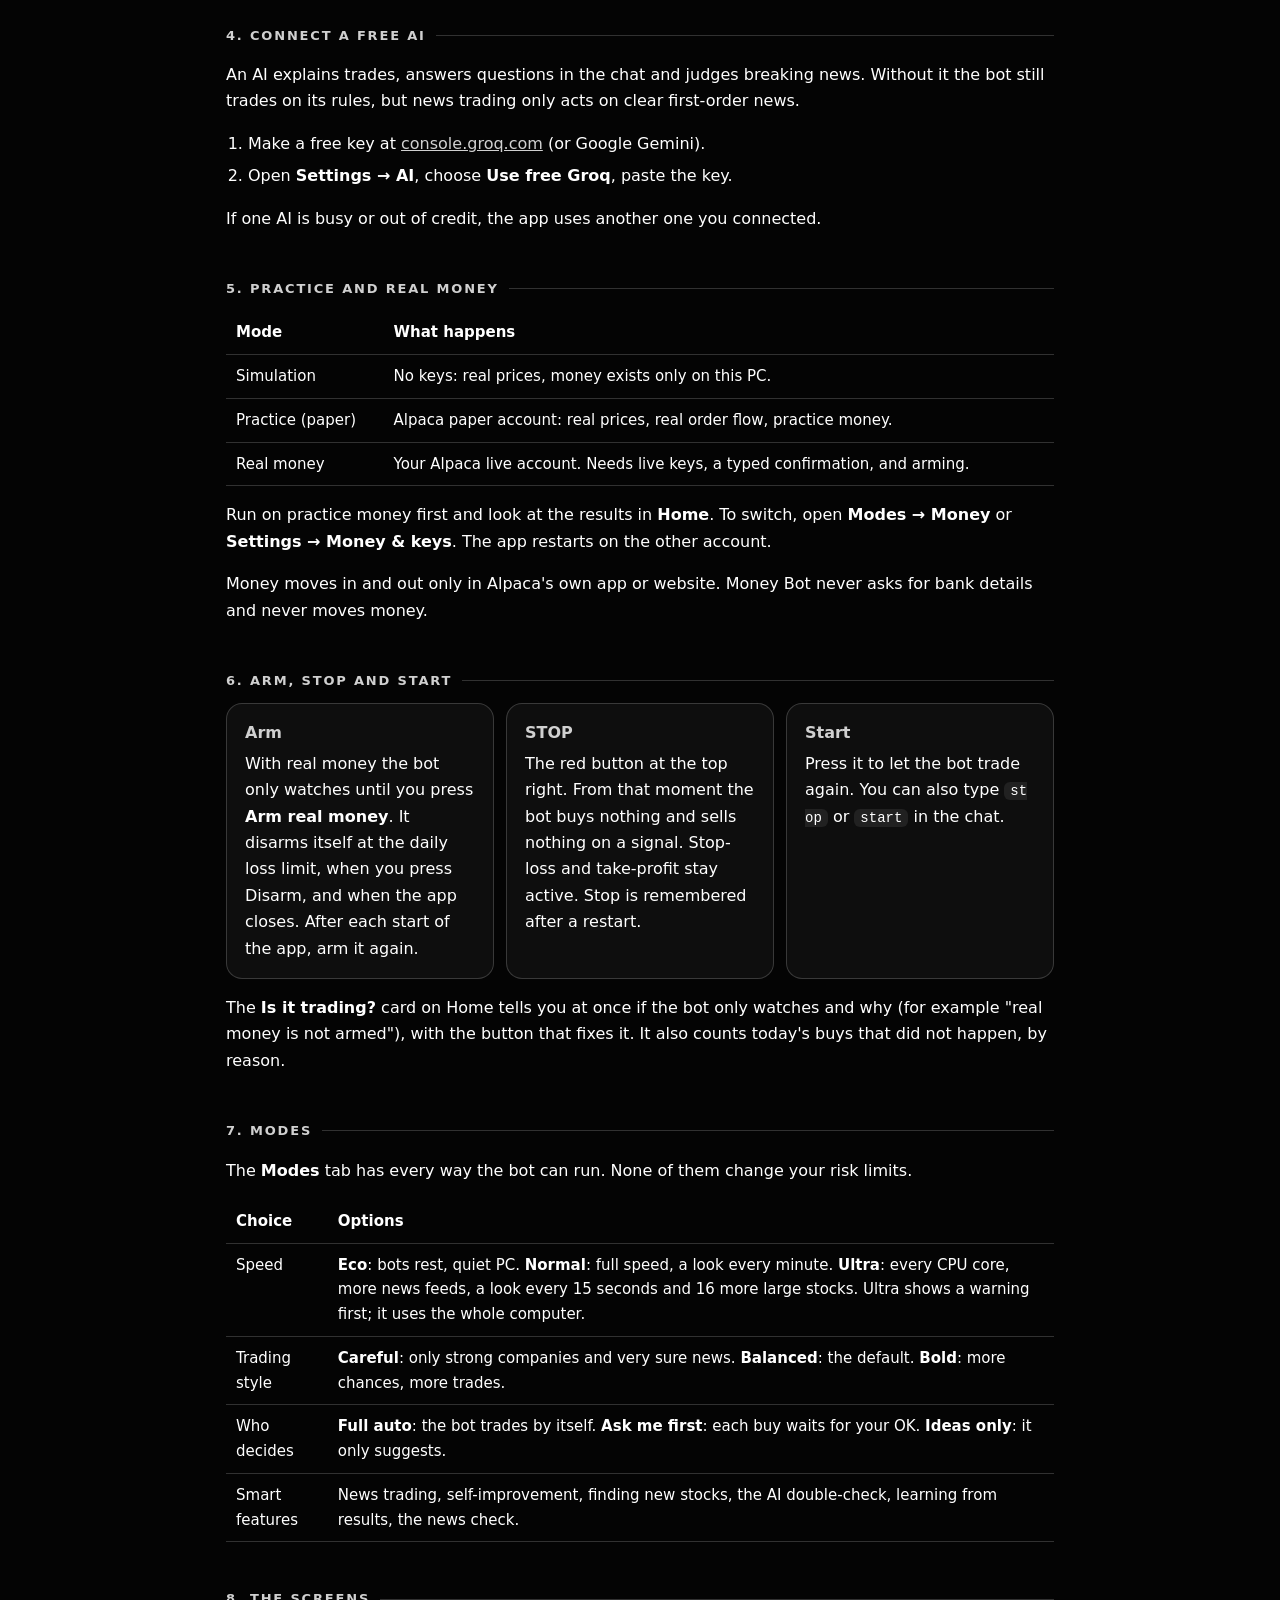
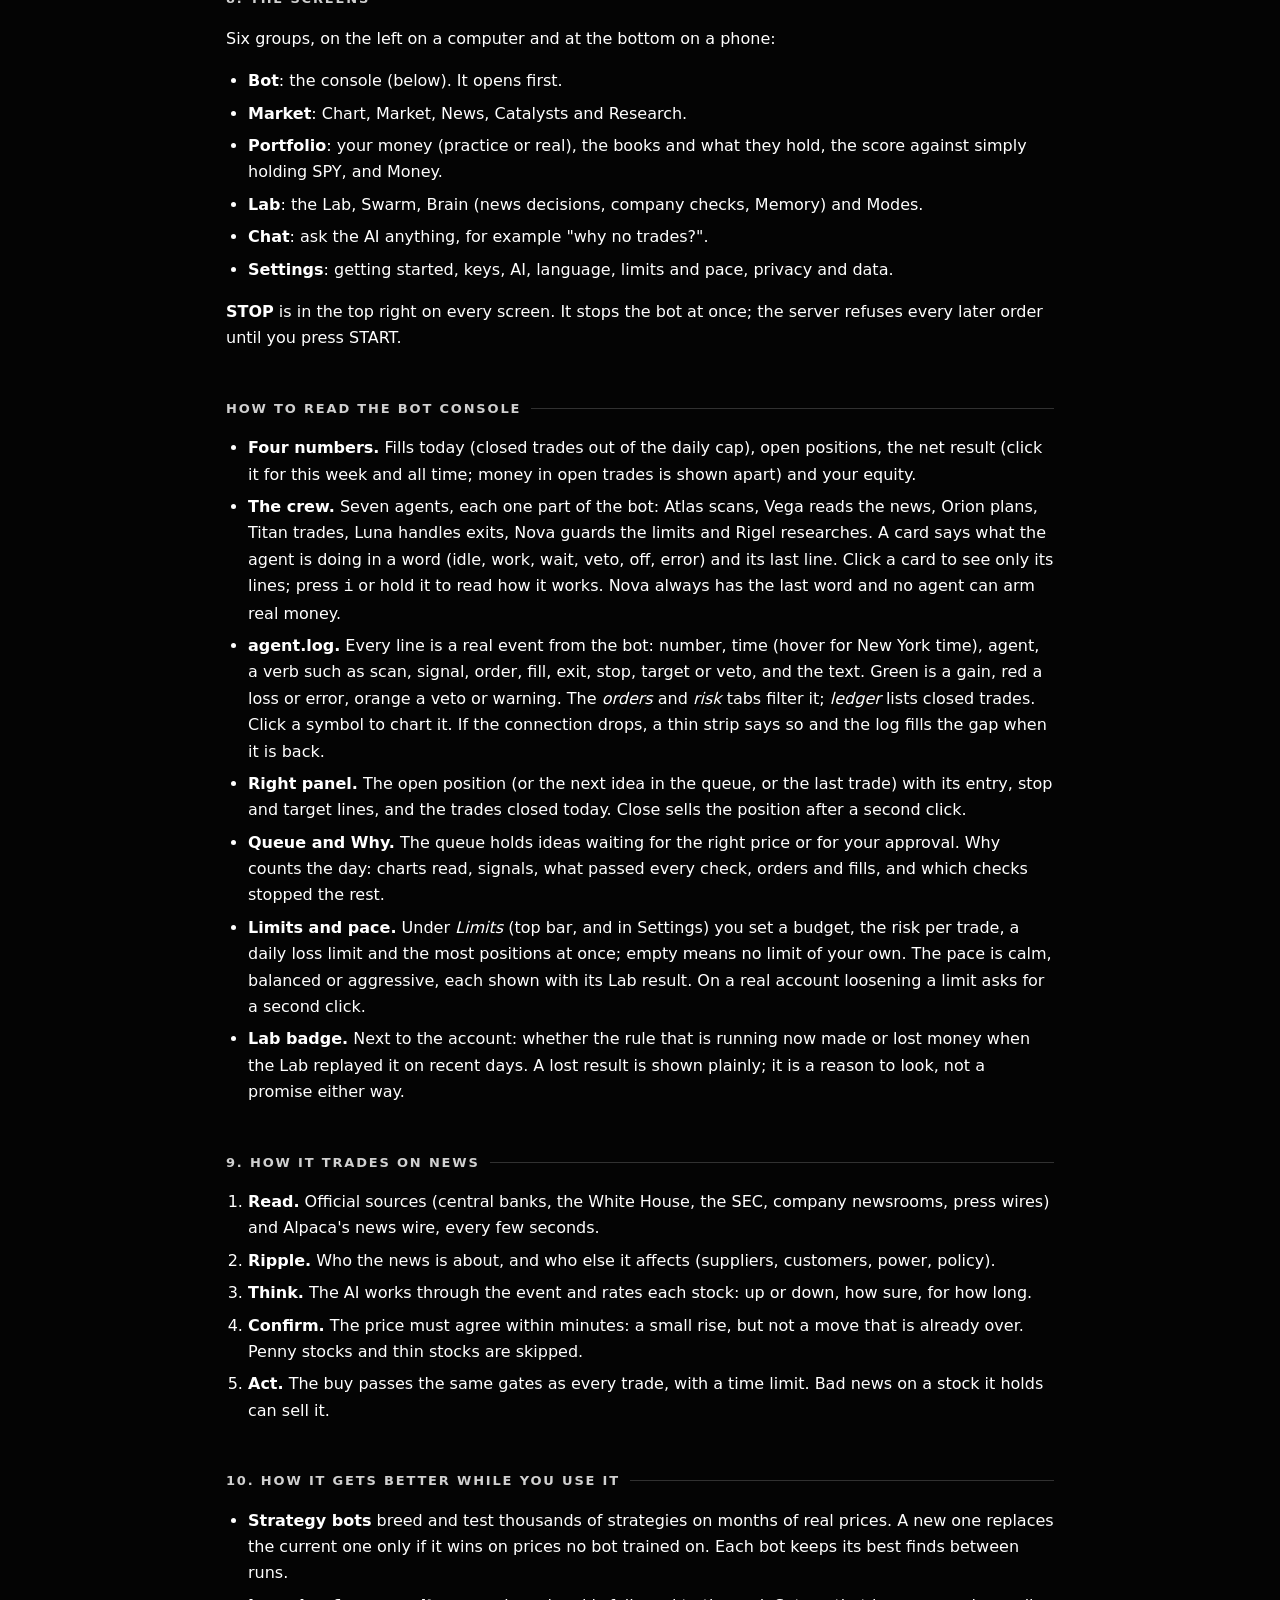
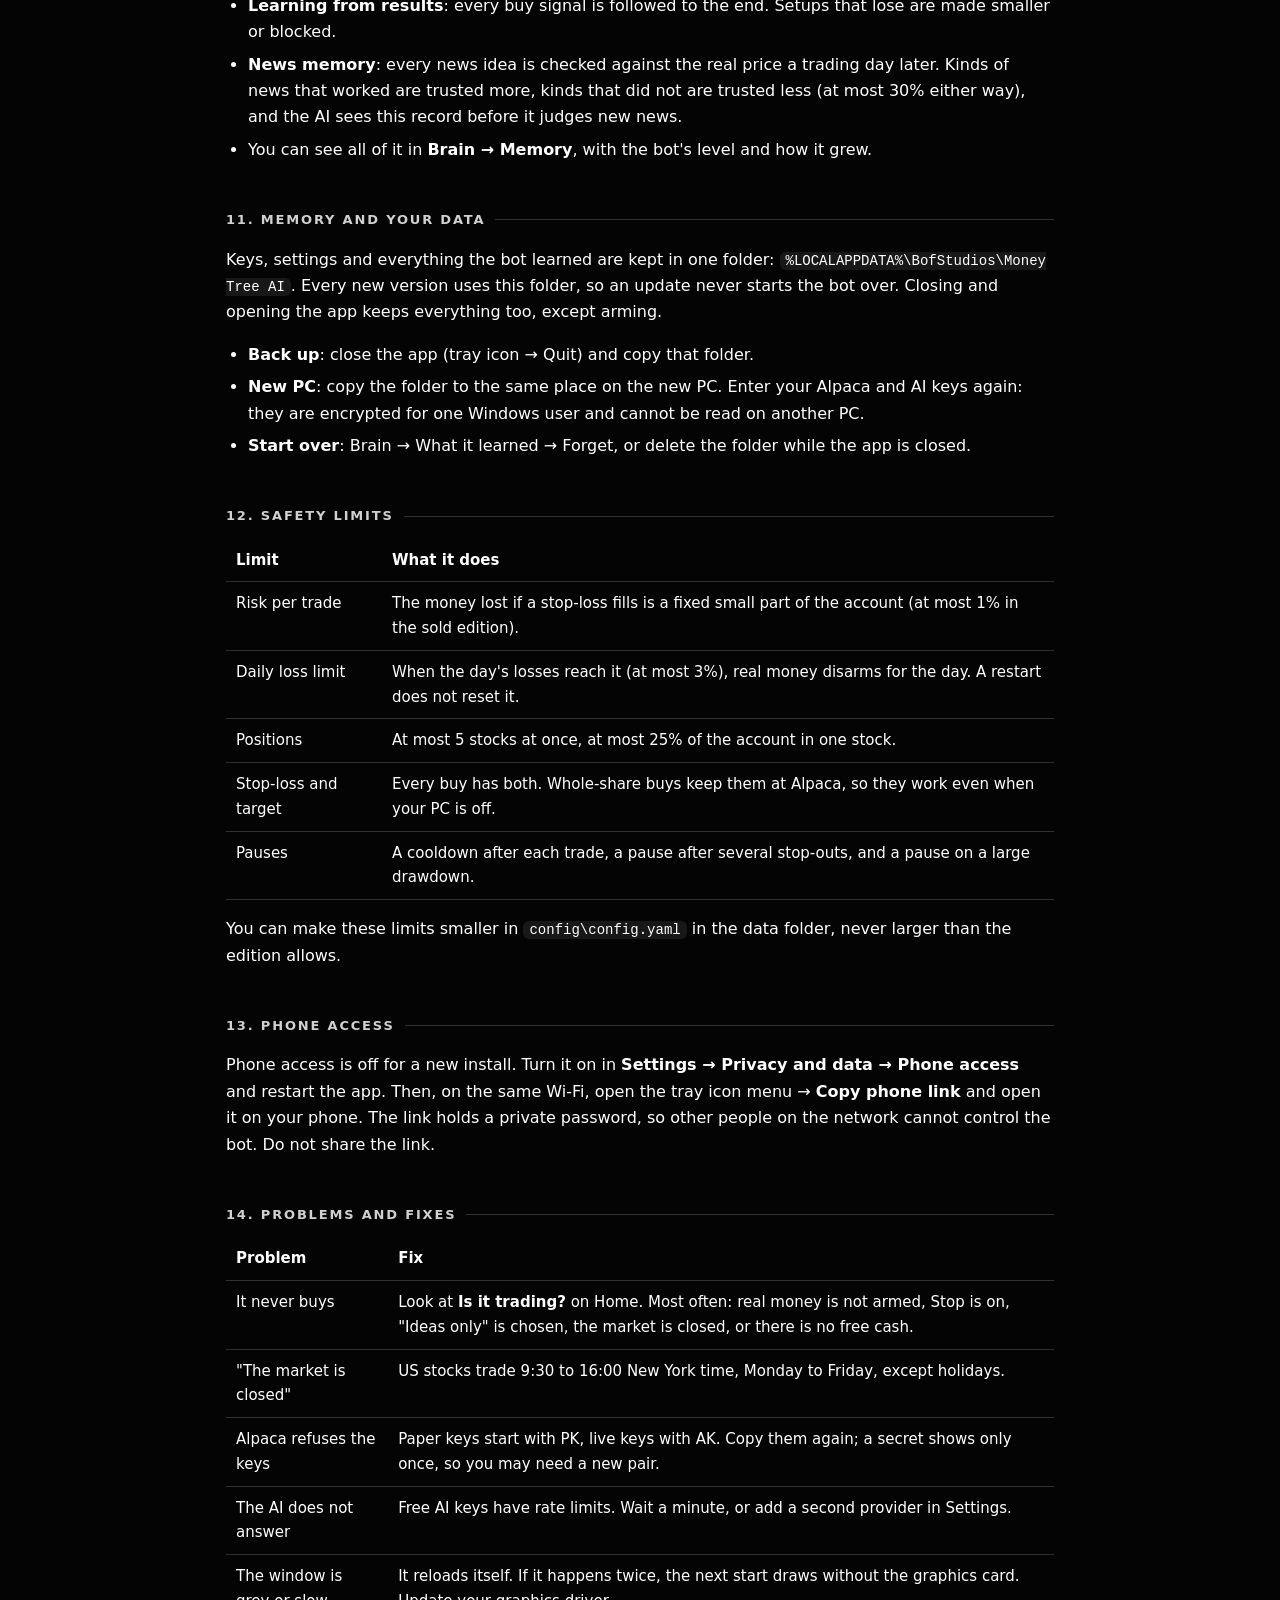
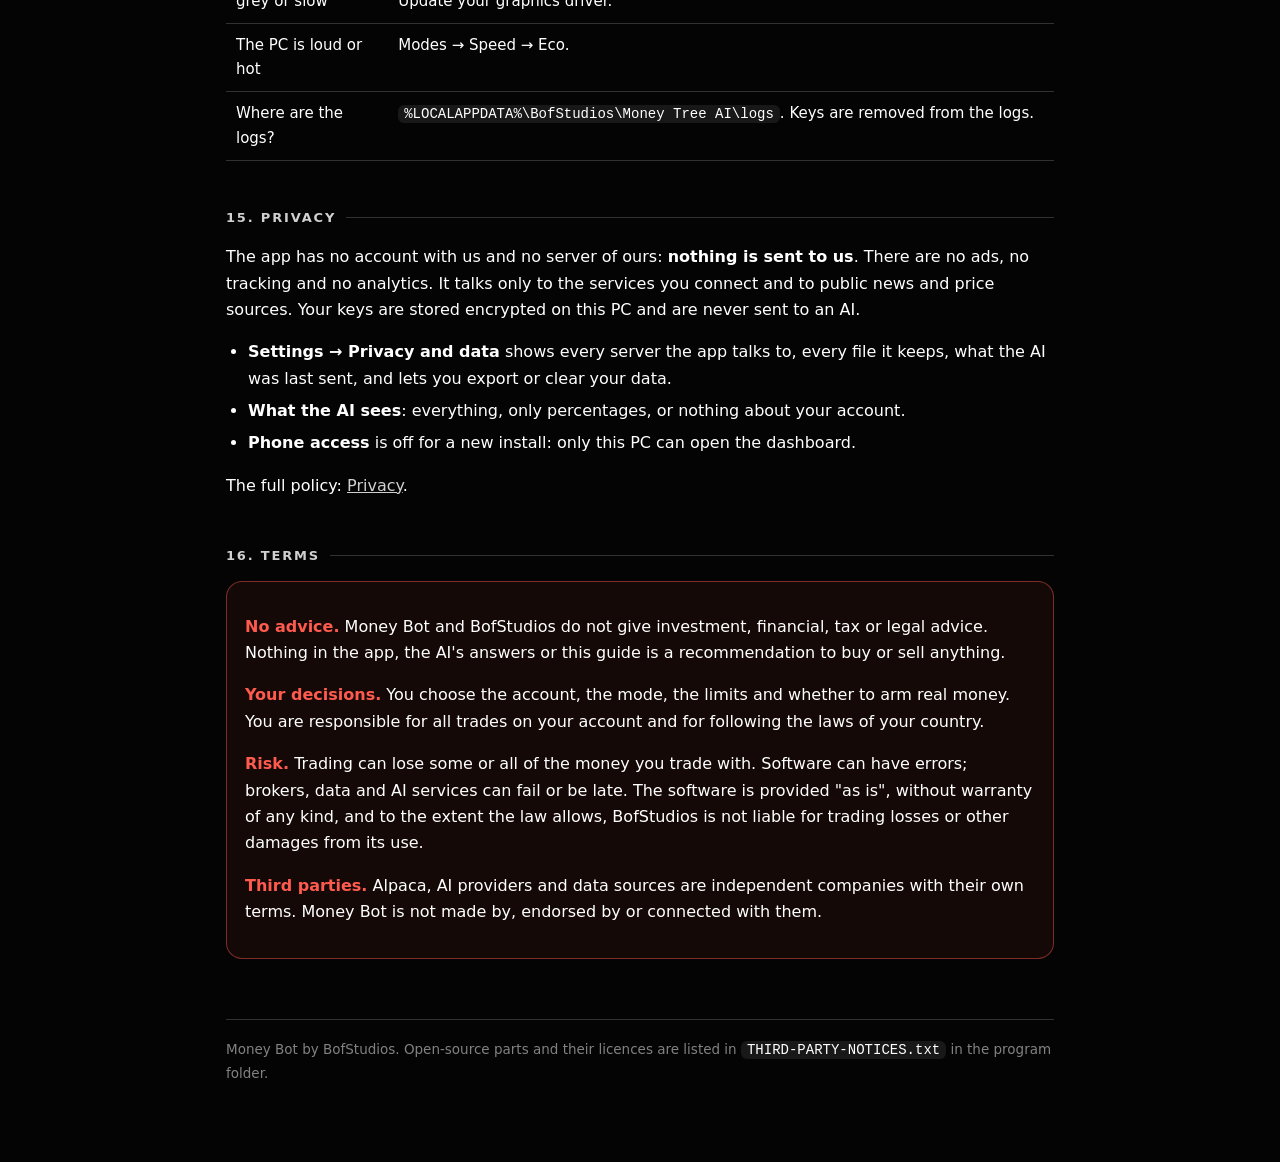
==== commit 23eb8e07: "One plain look: black, white, grey lines; colour only for gain, loss and warning. Ten crew cards. No" ====
--- a/app/web/static/guide.html
+++ b/app/web/static/guide.html
@@ -7,8 +7,8 @@
 <meta name="description" content="How to install, set up and use Money Bot, the desktop stock-trading bot for Alpaca.">
 <style>
   :root {
-    --bg: #050403; --surface: #110e07; --line: rgba(255, 214, 10, 0.18); --text: #fffdf2; --text-2: #c9c2a8;
-    --text-3: #8a8268; --accent: #ffd60a; --good: #32d583; --bad: #ff5a4e;
+    --bg: #040404; --surface: #0e0e0e; --line: rgba(255, 255, 255, 0.18); --text: #ffffff; --text-2: #ffffff;
+    --text-3: #828282; --accent: #d0d0d0; --good: #32d583; --bad: #ff5a4e;
     --sans: "Segoe UI Variable Text", "Segoe UI", system-ui, -apple-system, Roboto, sans-serif;
     --mono: "Cascadia Mono", Consolas, "SF Mono", monospace;
   }
@@ -16,11 +16,11 @@
   html, body { margin: 0; background: var(--bg); color: var(--text); font: 16px/1.65 var(--sans); }
   body::before {
     content: ""; position: fixed; inset: 0; z-index: -1; pointer-events: none;
-    background: radial-gradient(900px 500px at 85% -10%, rgba(255, 214, 10, 0.12), transparent 60%);
+    background: radial-gradient(900px 500px at 85% -10%, rgba(255, 255, 255, 0.12), transparent 60%);
   }
   header.top {
     position: sticky; top: 0; z-index: 5; display: flex; align-items: center; gap: 14px; padding: 12px 16px;
-    background: rgba(5, 4, 3, 0.94); border-bottom: 1px solid var(--line);
+    background: rgba(4, 4, 4, 0.94); border-bottom: 1px solid var(--line);
   }
   header.top img { width: 30px; height: 30px; }
   header.top b { color: var(--accent); font-size: 16px; }
@@ -29,7 +29,7 @@
     font: 600 13px/1 var(--sans); padding: 8px 12px; border-radius: 999px; cursor: pointer;
     background: transparent; color: var(--text-2); border: 1px solid var(--line);
   }
-  .lang button.on { background: var(--accent); color: #120d00; border-color: var(--accent); }
+  .lang button.on { background: var(--accent); color: #0d0d0d; border-color: var(--accent); }
   main { max-width: 860px; margin: 0 auto; padding: 28px 16px 80px; }
   h1 { font-size: clamp(30px, 6vw, 44px); line-height: 1.1; margin: 10px 0 8px; letter-spacing: -0.02em; }
   h1 em { color: var(--accent); font-style: normal; }
@@ -43,7 +43,7 @@
   p, li { color: var(--text-2); }
   strong { color: var(--text); }
   a { color: var(--accent); }
-  code, .path { font-family: var(--mono); font-size: 14px; background: rgba(255, 214, 10, 0.08); padding: 1px 6px; border-radius: 6px; color: var(--text); word-break: break-all; }
+  code, .path { font-family: var(--mono); font-size: 14px; background: rgba(255, 255, 255, 0.08); padding: 1px 6px; border-radius: 6px; color: var(--text); word-break: break-all; }
   ol, ul { padding-left: 22px; }
   li { margin: 6px 0; }
   .card { background: var(--surface); border: 1px solid var(--line); border-radius: 16px; padding: 16px 18px; margin: 14px 0; }
@@ -66,7 +66,7 @@
   @media (max-width: 600px) { nav.toc { columns: 1; } }
   @media print {
     header.top { display: none; } body::before { display: none; }
-    html, body { background: #fff; color: #111; } p, li, td { color: #222; } h2, a, .grid .card b { color: #7a5a00; }
+    html, body { background: #fff; color: #111; } p, li, td { color: #222; } h2, a, .grid .card b { color: #5a5a5a; }
     .card { background: #fff; }
   }
 </style>
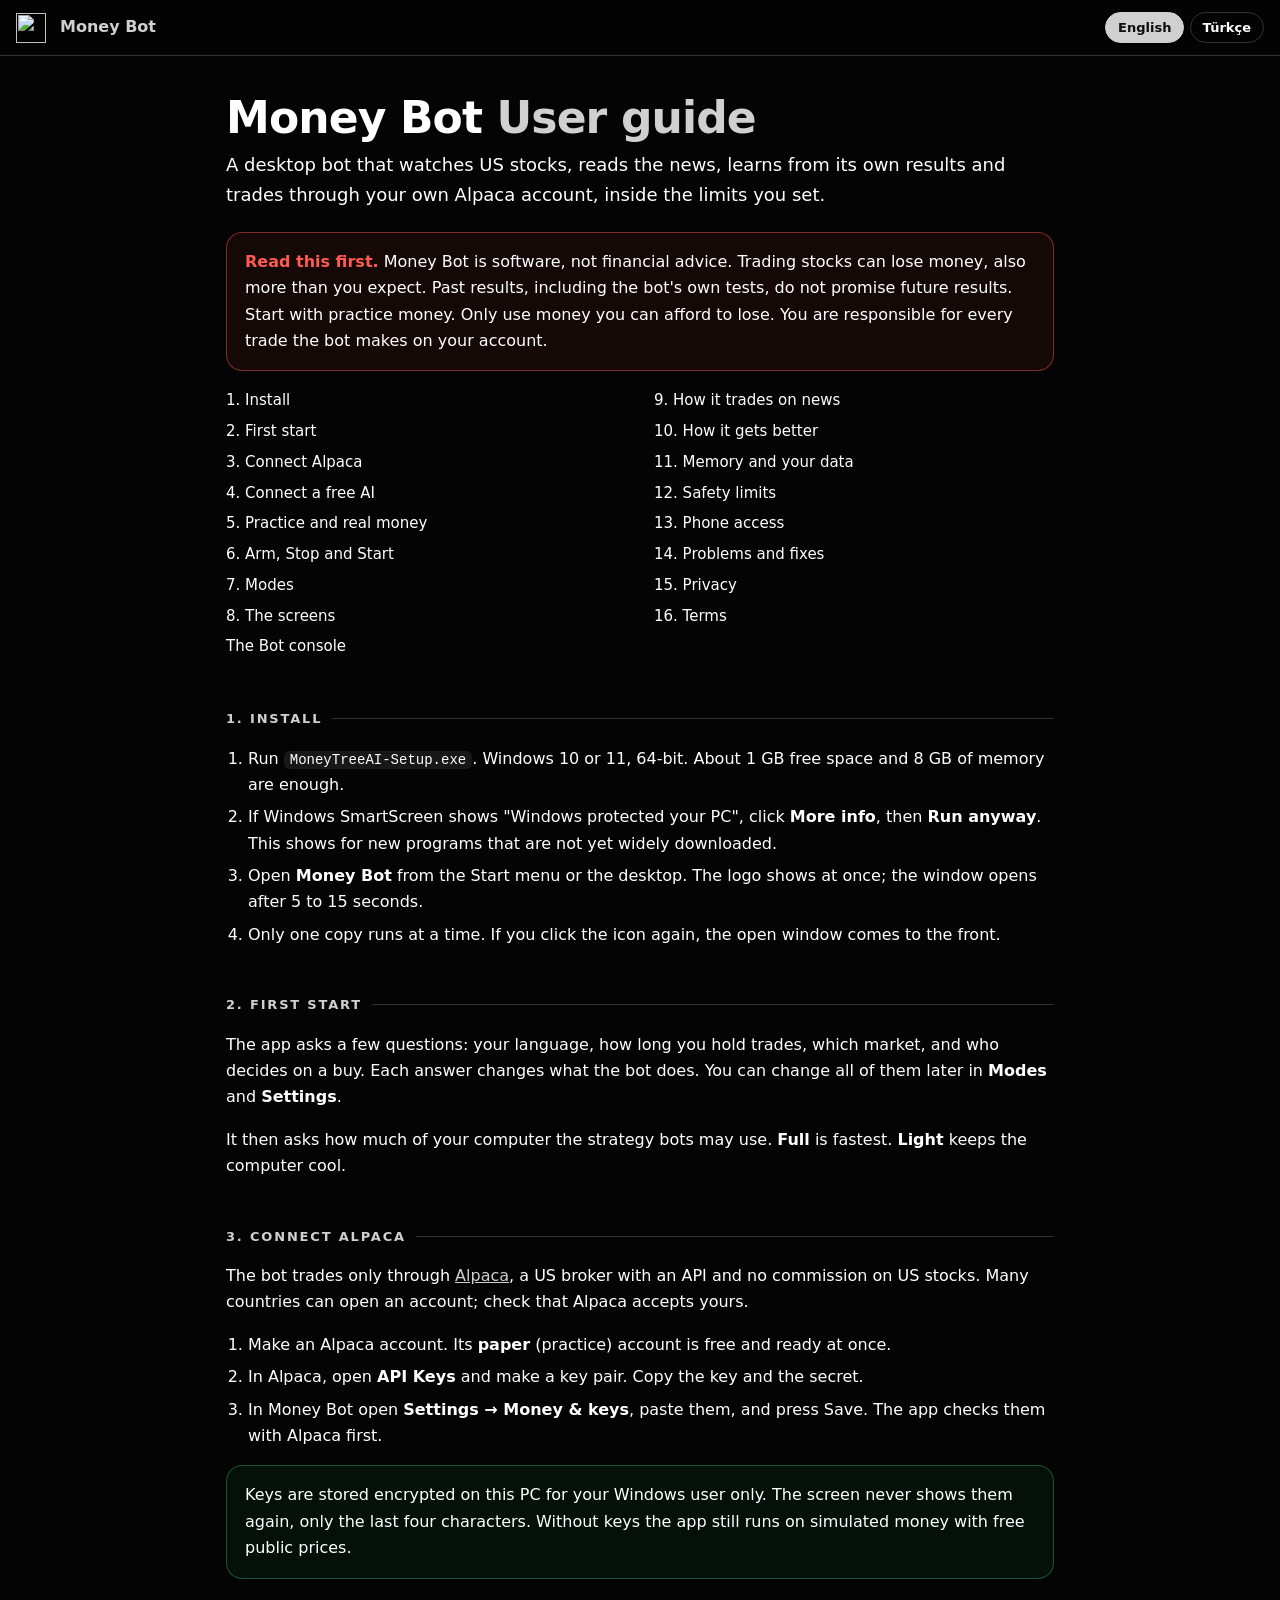
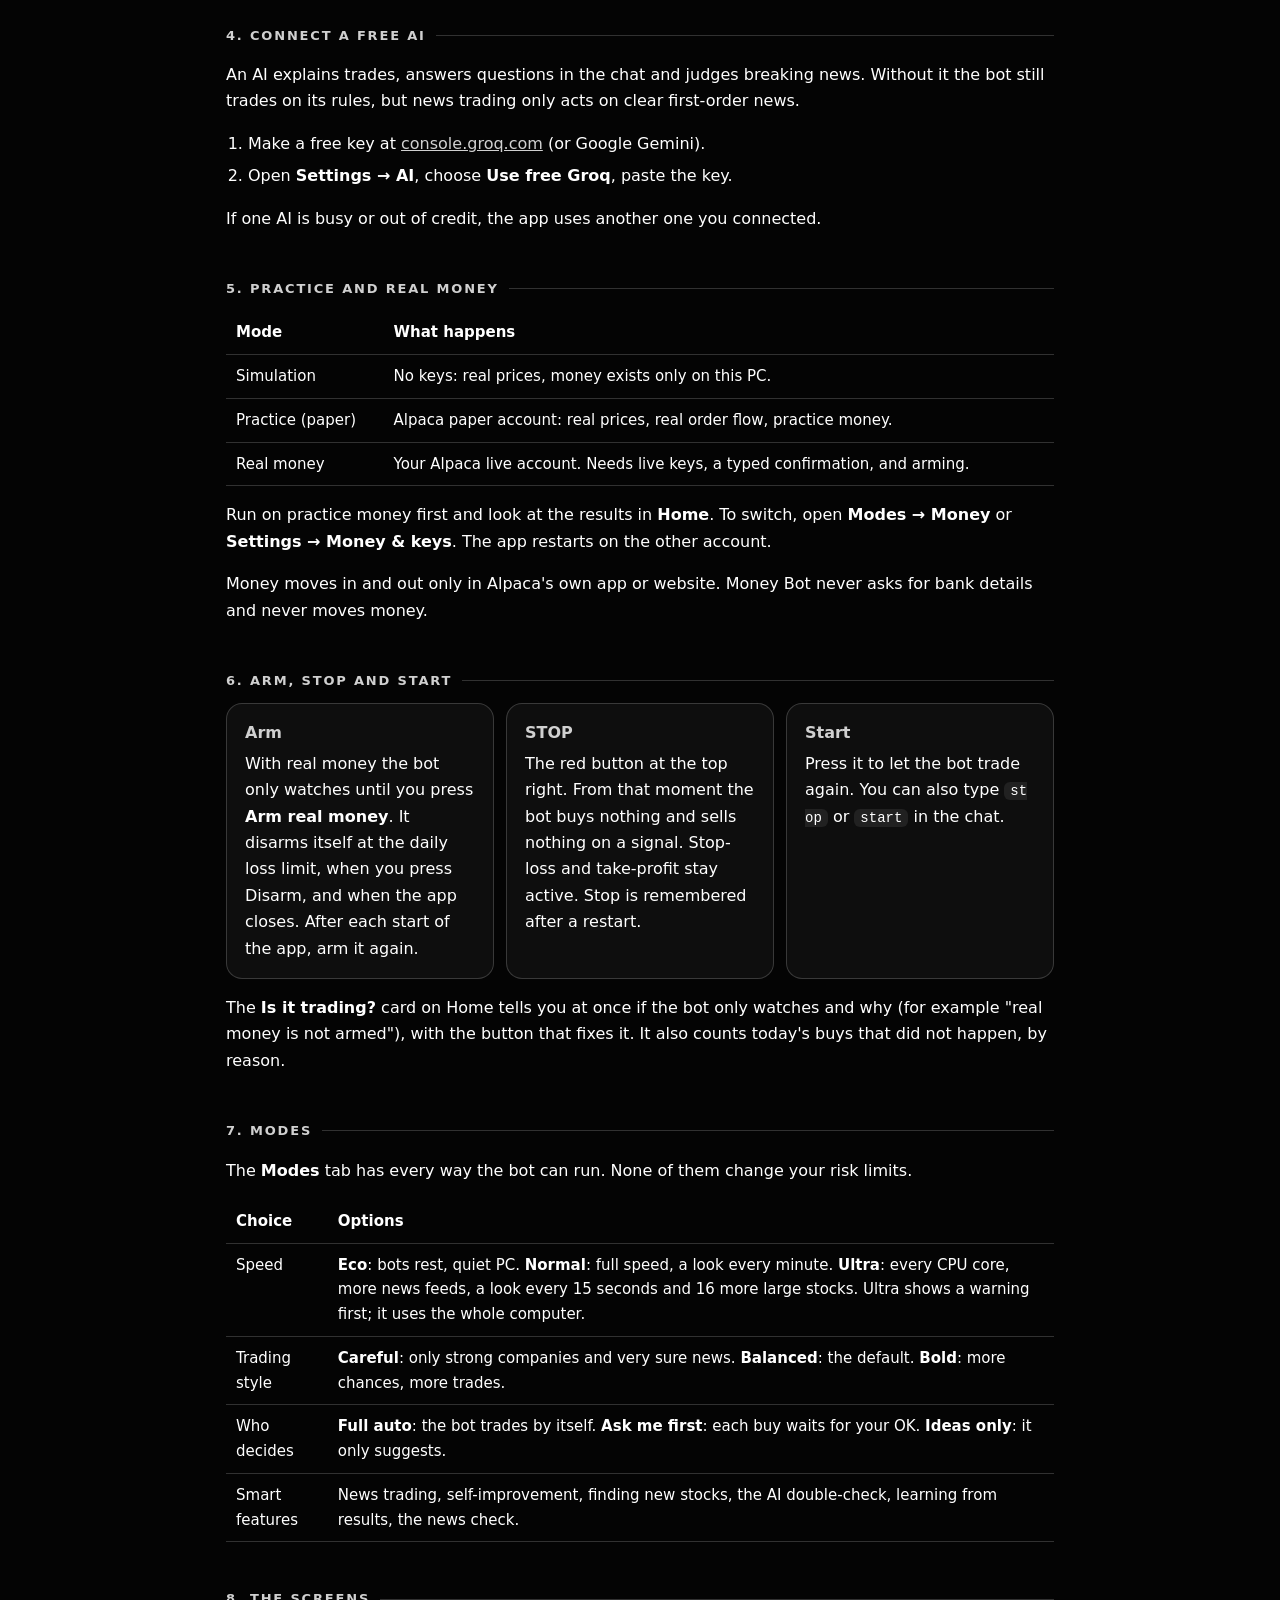
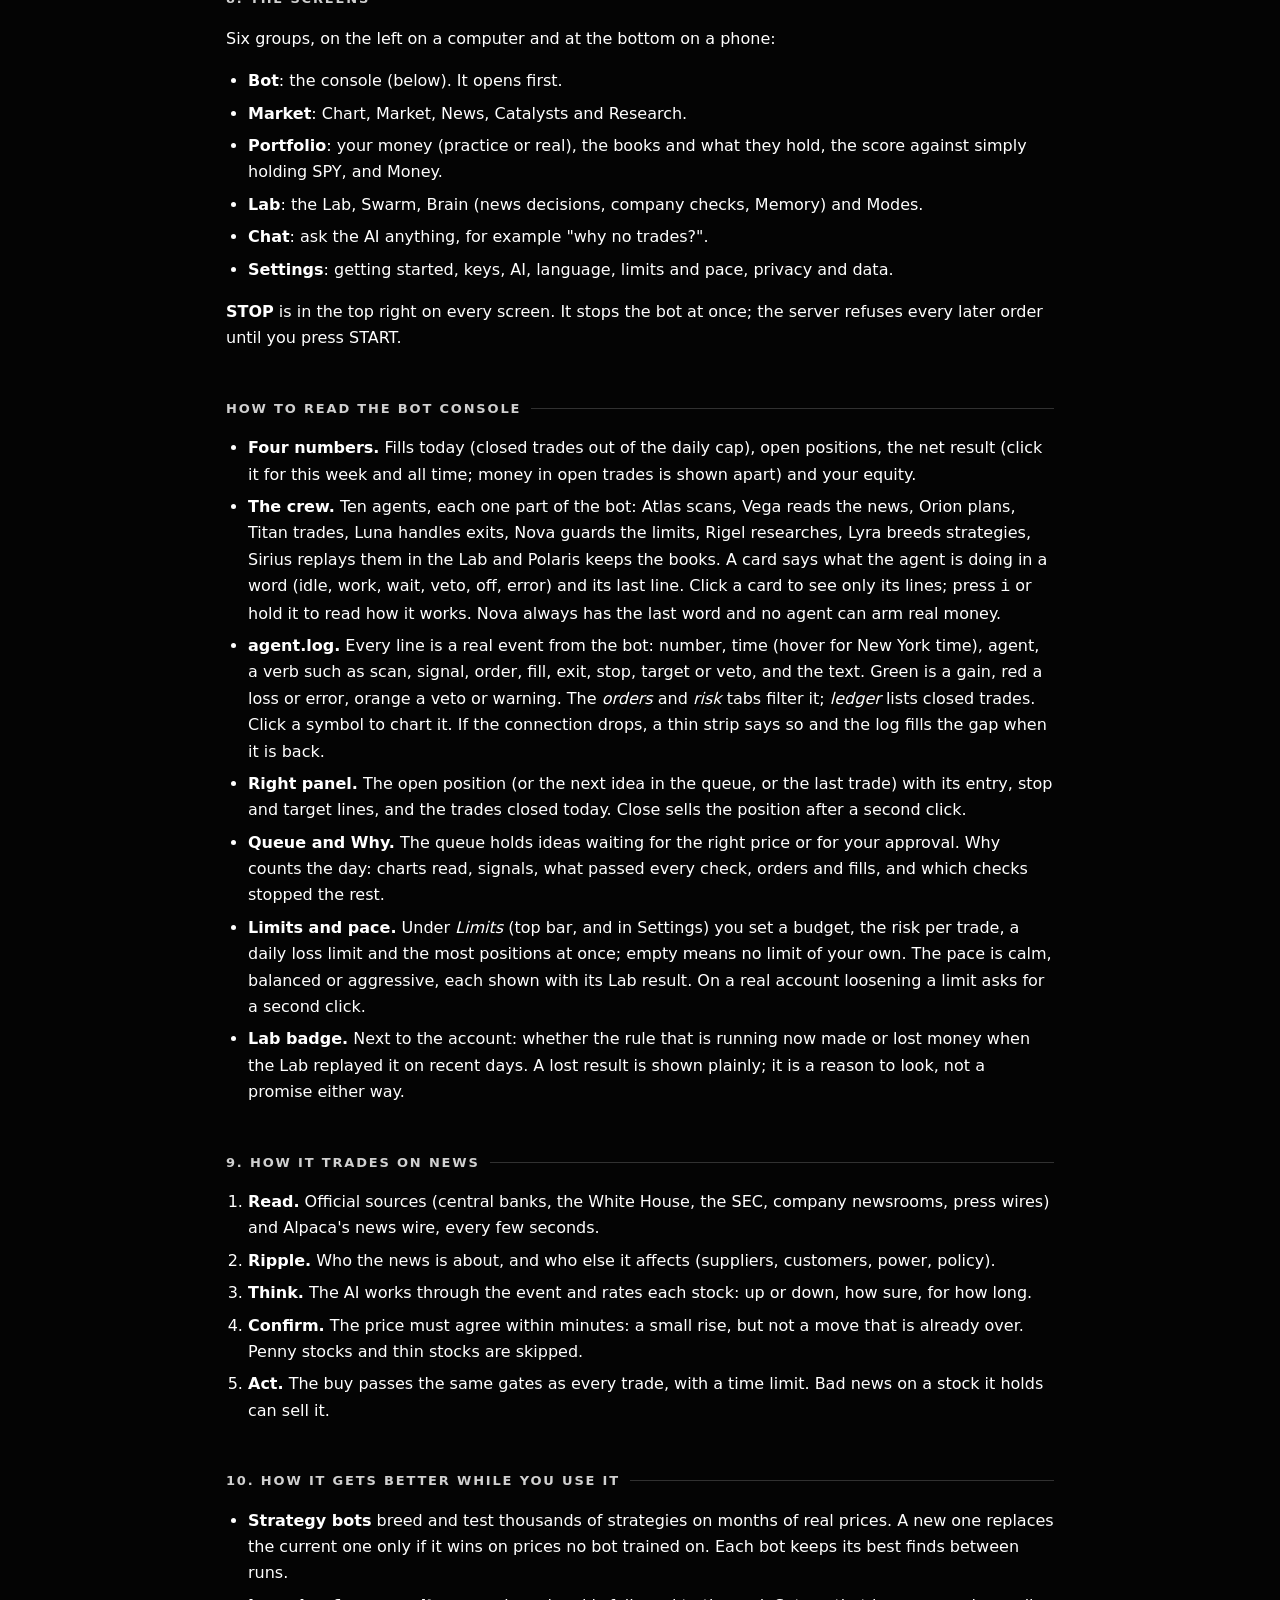
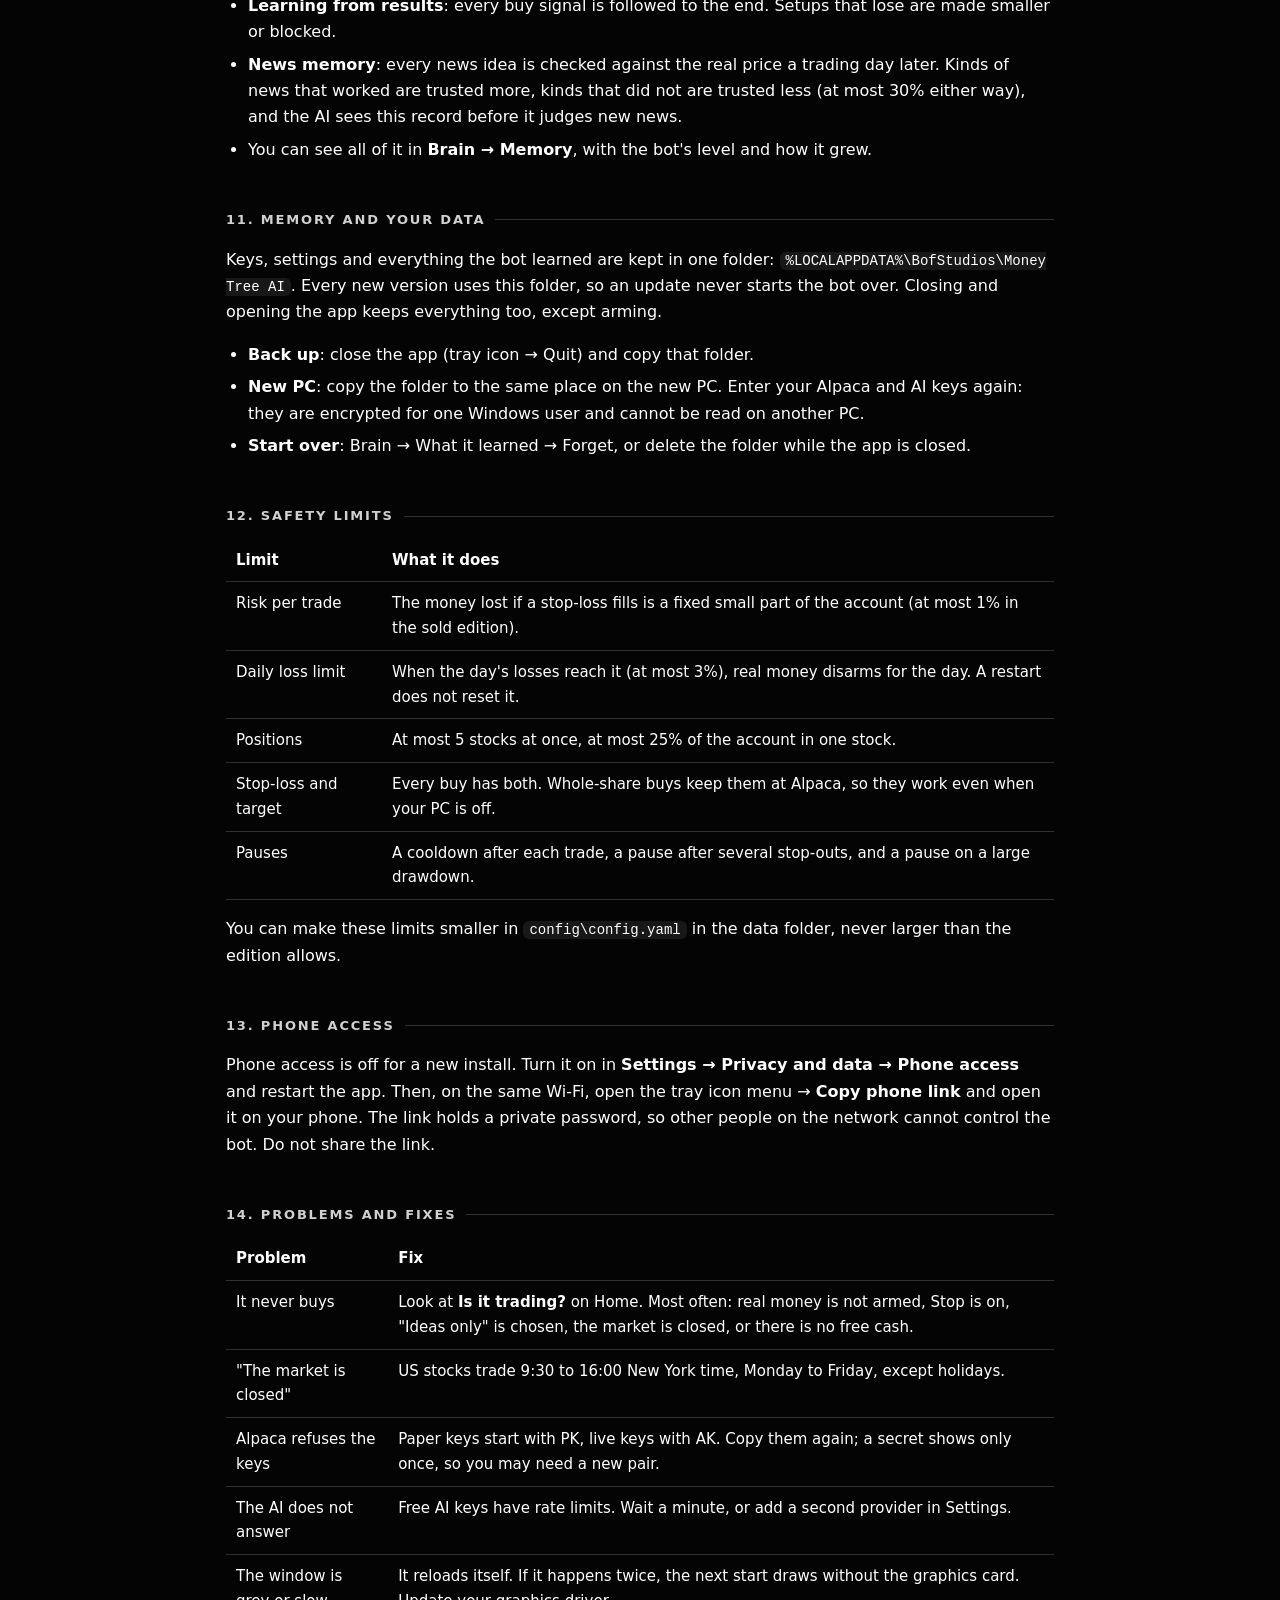
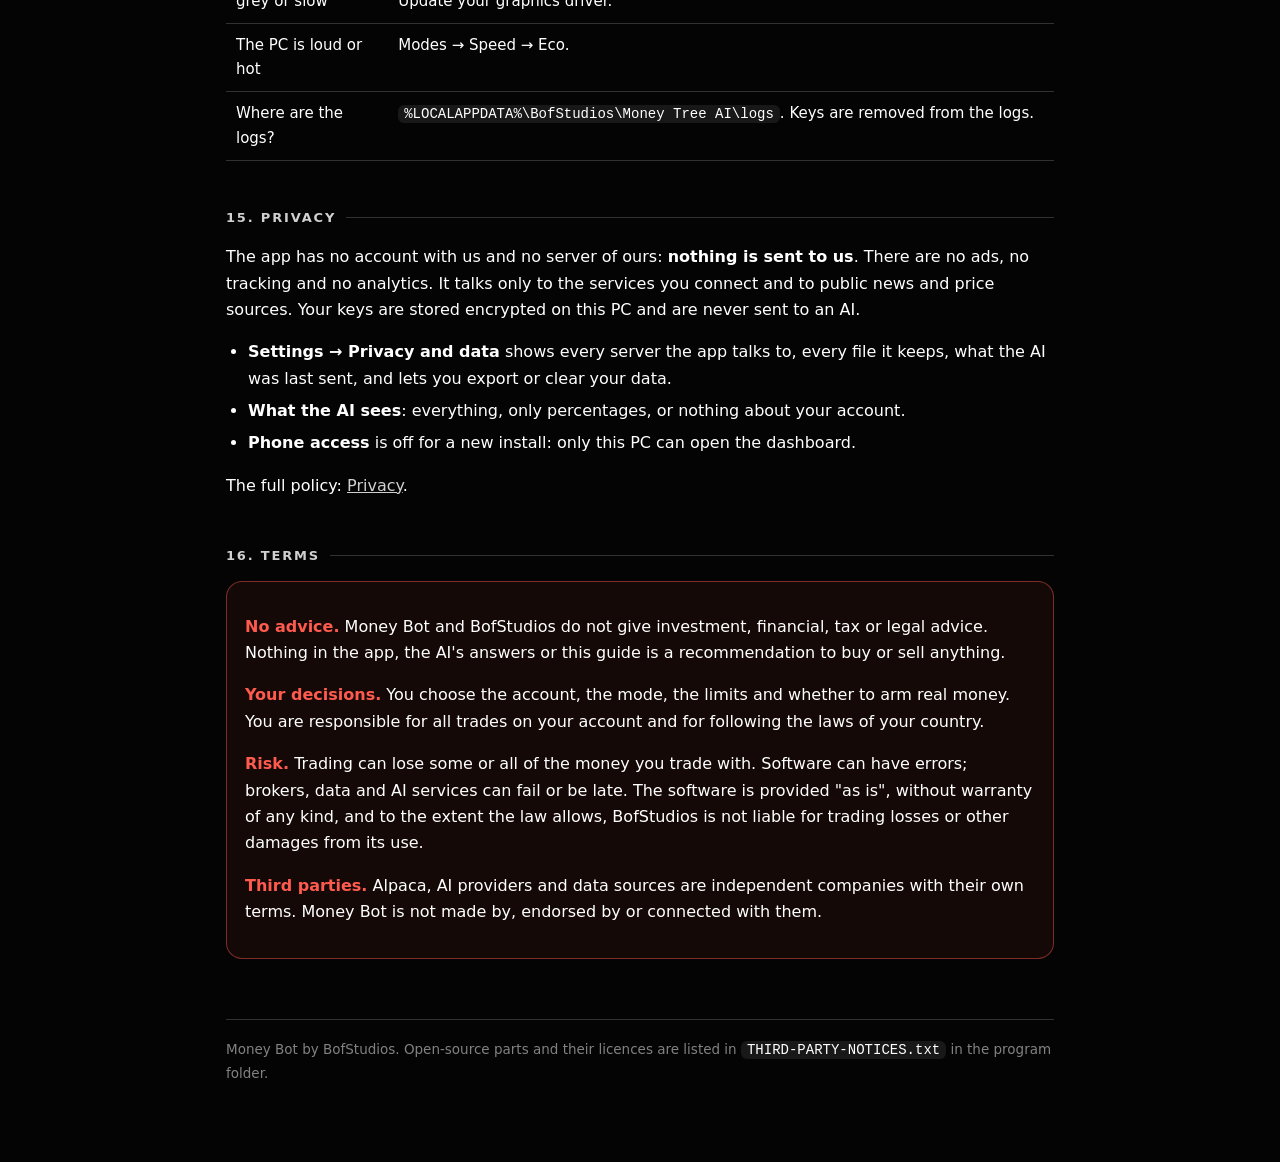
==== commit 500e4826: "Intro and guide: ten agents Co-Authored-By: Claude Opus 5.5 <noreply@anthropic.com>" ====
--- a/app/web/static/guide.html
+++ b/app/web/static/guide.html
@@ -168,7 +168,7 @@
   <h2 id="console">How to read the Bot console</h2>
   <ul>
     <li><strong>Four numbers.</strong> Fills today (closed trades out of the daily cap), open positions, the net result (click it for this week and all time; money in open trades is shown apart) and your equity.</li>
-    <li><strong>The crew.</strong> Seven agents, each one part of the bot: Atlas scans, Vega reads the news, Orion plans, Titan trades, Luna handles exits, Nova guards the limits and Rigel researches. A card says what the agent is doing in a word (idle, work, wait, veto, off, error) and its last line. Click a card to see only its lines; press <kbd>i</kbd> or hold it to read how it works. Nova always has the last word and no agent can arm real money.</li>
+    <li><strong>The crew.</strong> Ten agents, each one part of the bot: Atlas scans, Vega reads the news, Orion plans, Titan trades, Luna handles exits, Nova guards the limits, Rigel researches, Lyra breeds strategies, Sirius replays them in the Lab and Polaris keeps the books. A card says what the agent is doing in a word (idle, work, wait, veto, off, error) and its last line. Click a card to see only its lines; press <kbd>i</kbd> or hold it to read how it works. Nova always has the last word and no agent can arm real money.</li>
     <li><strong>agent.log.</strong> Every line is a real event from the bot: number, time (hover for New York time), agent, a verb such as scan, signal, order, fill, exit, stop, target or veto, and the text. Green is a gain, red a loss or error, orange a veto or warning. The <em>orders</em> and <em>risk</em> tabs filter it; <em>ledger</em> lists closed trades. Click a symbol to chart it. If the connection drops, a thin strip says so and the log fills the gap when it is back.</li>
     <li><strong>Right panel.</strong> The open position (or the next idea in the queue, or the last trade) with its entry, stop and target lines, and the trades closed today. Close sells the position after a second click.</li>
     <li><strong>Queue and Why.</strong> The queue holds ideas waiting for the right price or for your approval. Why counts the day: charts read, signals, what passed every check, orders and fills, and which checks stopped the rest.</li>
@@ -335,7 +335,7 @@
   <h2 id="tr-console">Bot konsolu nasıl okunur</h2>
   <ul>
     <li><strong>Dört sayı.</strong> Bugün dolan (günlük sınırdan kapanan işlem), açık pozisyonlar, net sonuç (tıklayınca bu hafta ve tüm zamanlar; açık işlemlerdeki para ayrı gösterilir) ve öz sermayen.</li>
-    <li><strong>Ekip.</strong> Yedi ajan, her biri botun bir parçası: Atlas tarar, Vega haberleri okur, Orion plan yapar, Titan işlem yapar, Luna çıkışları yönetir, Nova sınırları korur, Rigel araştırır. Kart ajanın ne yaptığını tek kelimeyle (boşta, çalışıyor, bekliyor, veto, kapalı, hata) ve son satırını gösterir. Karta tıklayınca sadece onun satırları kalır; <kbd>i</kbd>'ye basınca ya da basılı tutunca nasıl çalıştığını okursun. Son söz her zaman Nova'nındır ve hiçbir ajan gerçek parayı silahlandıramaz.</li>
+    <li><strong>Ekip.</strong> On ajan, her biri botun bir parçası: Atlas tarar, Vega haberleri okur, Orion plan yapar, Titan işlem yapar, Luna çıkışları yönetir, Nova sınırları korur, Rigel araştırır, Lyra strateji üretir, Sirius onları Lab'da tekrar dener, Polaris defteri tutar. Kart ajanın ne yaptığını tek kelimeyle (boşta, çalışıyor, bekliyor, veto, kapalı, hata) ve son satırını gösterir. Karta tıklayınca sadece onun satırları kalır; <kbd>i</kbd>'ye basınca ya da basılı tutunca nasıl çalıştığını okursun. Son söz her zaman Nova'nındır ve hiçbir ajan gerçek parayı silahlandıramaz.</li>
     <li><strong>agent.log.</strong> Her satır bottaki gerçek bir olaydır: numara, saat (üzerine gelince New York saati), ajan, scan, signal, order, fill, exit, stop, target ya da veto gibi bir fiil ve metin. Yeşil kazanç, kırmızı kayıp ya da hata, turuncu veto ya da uyarıdır. <em>orders</em> ve <em>risk</em> sekmeleri süzer; <em>ledger</em> kapanan işlemleri listeler. Sembole tıklayınca grafiği açılır. Bağlantı koparsa ince bir şerit bunu söyler; geri gelince log aradaki satırları tamamlar.</li>
     <li><strong>Sağ panel.</strong> Açık pozisyon (yoksa kuyruktaki sıradaki fikir ya da son işlem) giriş, stop ve hedef çizgileriyle; altında bugün kapananlar. Kapat, ikinci tıklamada pozisyonu satar.</li>
     <li><strong>Kuyruk ve Neden.</strong> Kuyrukta doğru fiyatı ya da onayını bekleyen fikirler durur. Neden günü sayar: okunan grafik, sinyal, tüm kontrolleri geçen, emir ve dolum; kalanları hangi kontrolün durdurduğu.</li>
